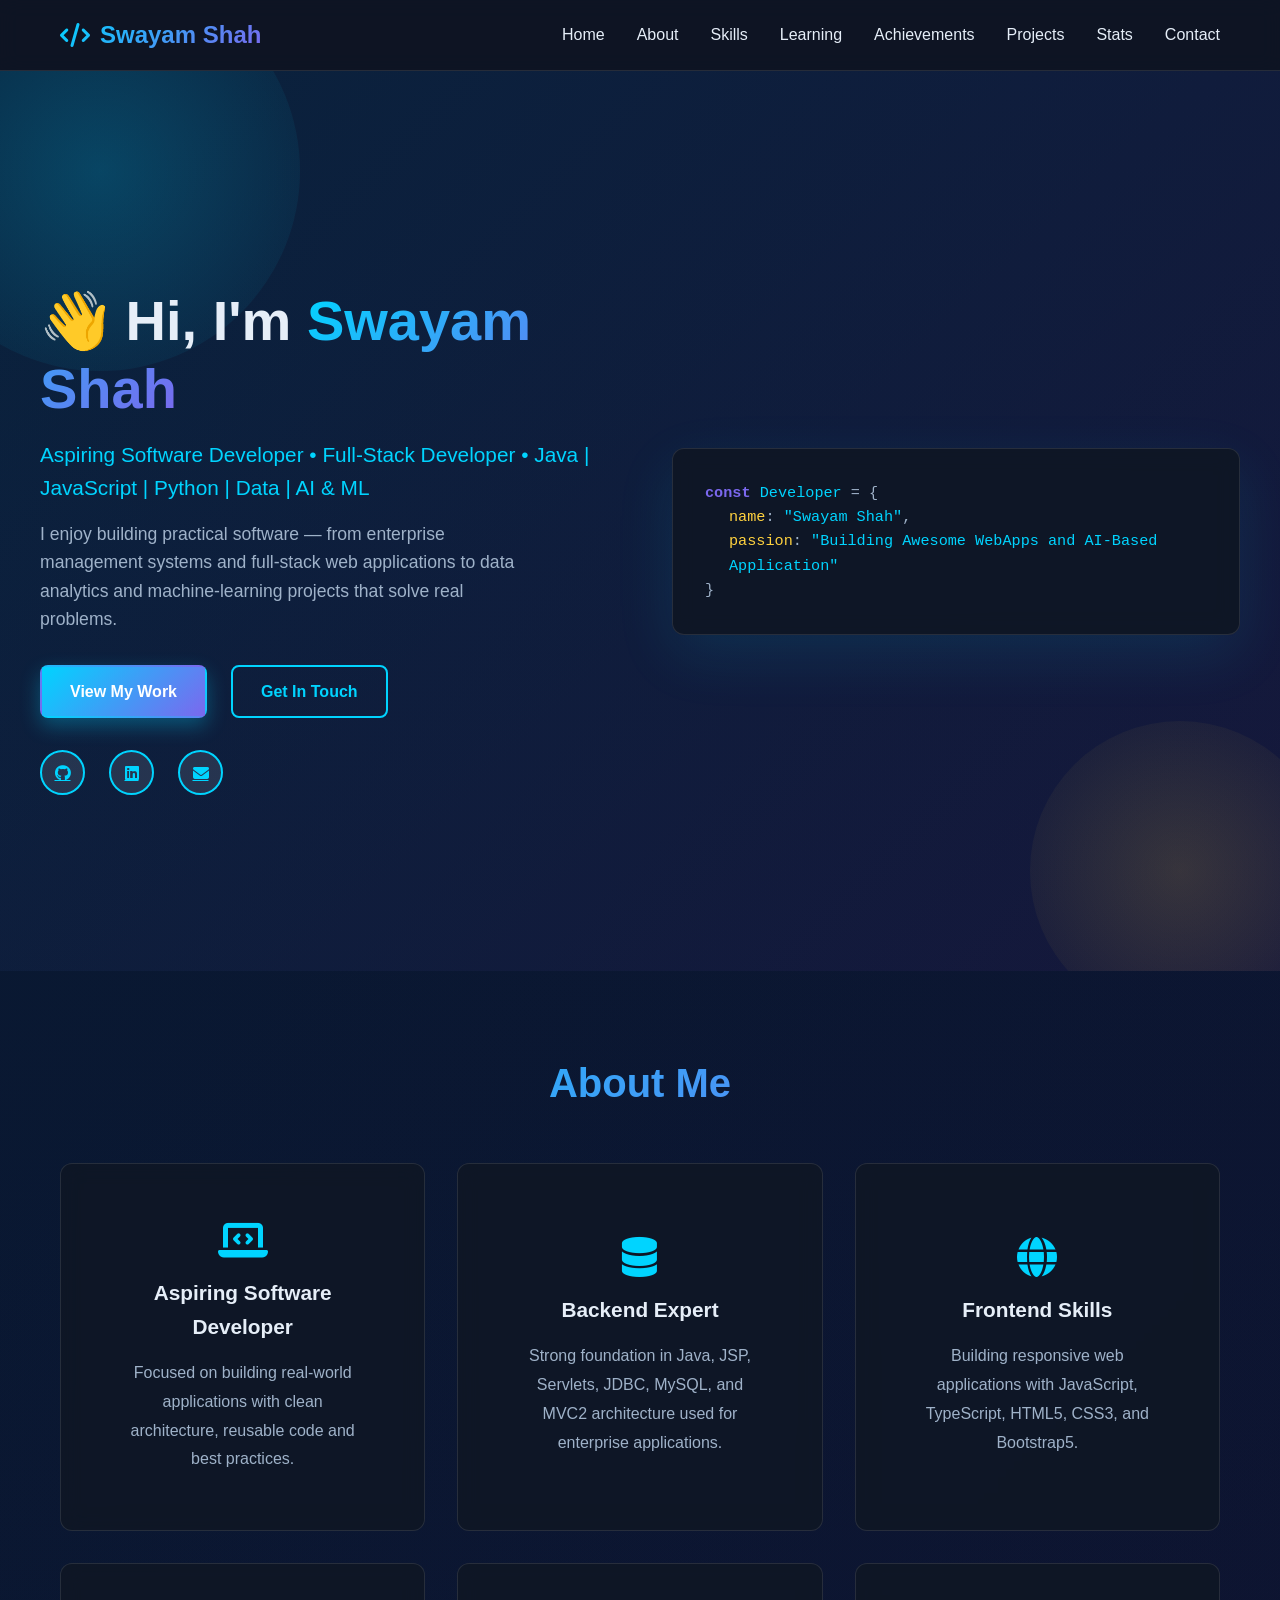
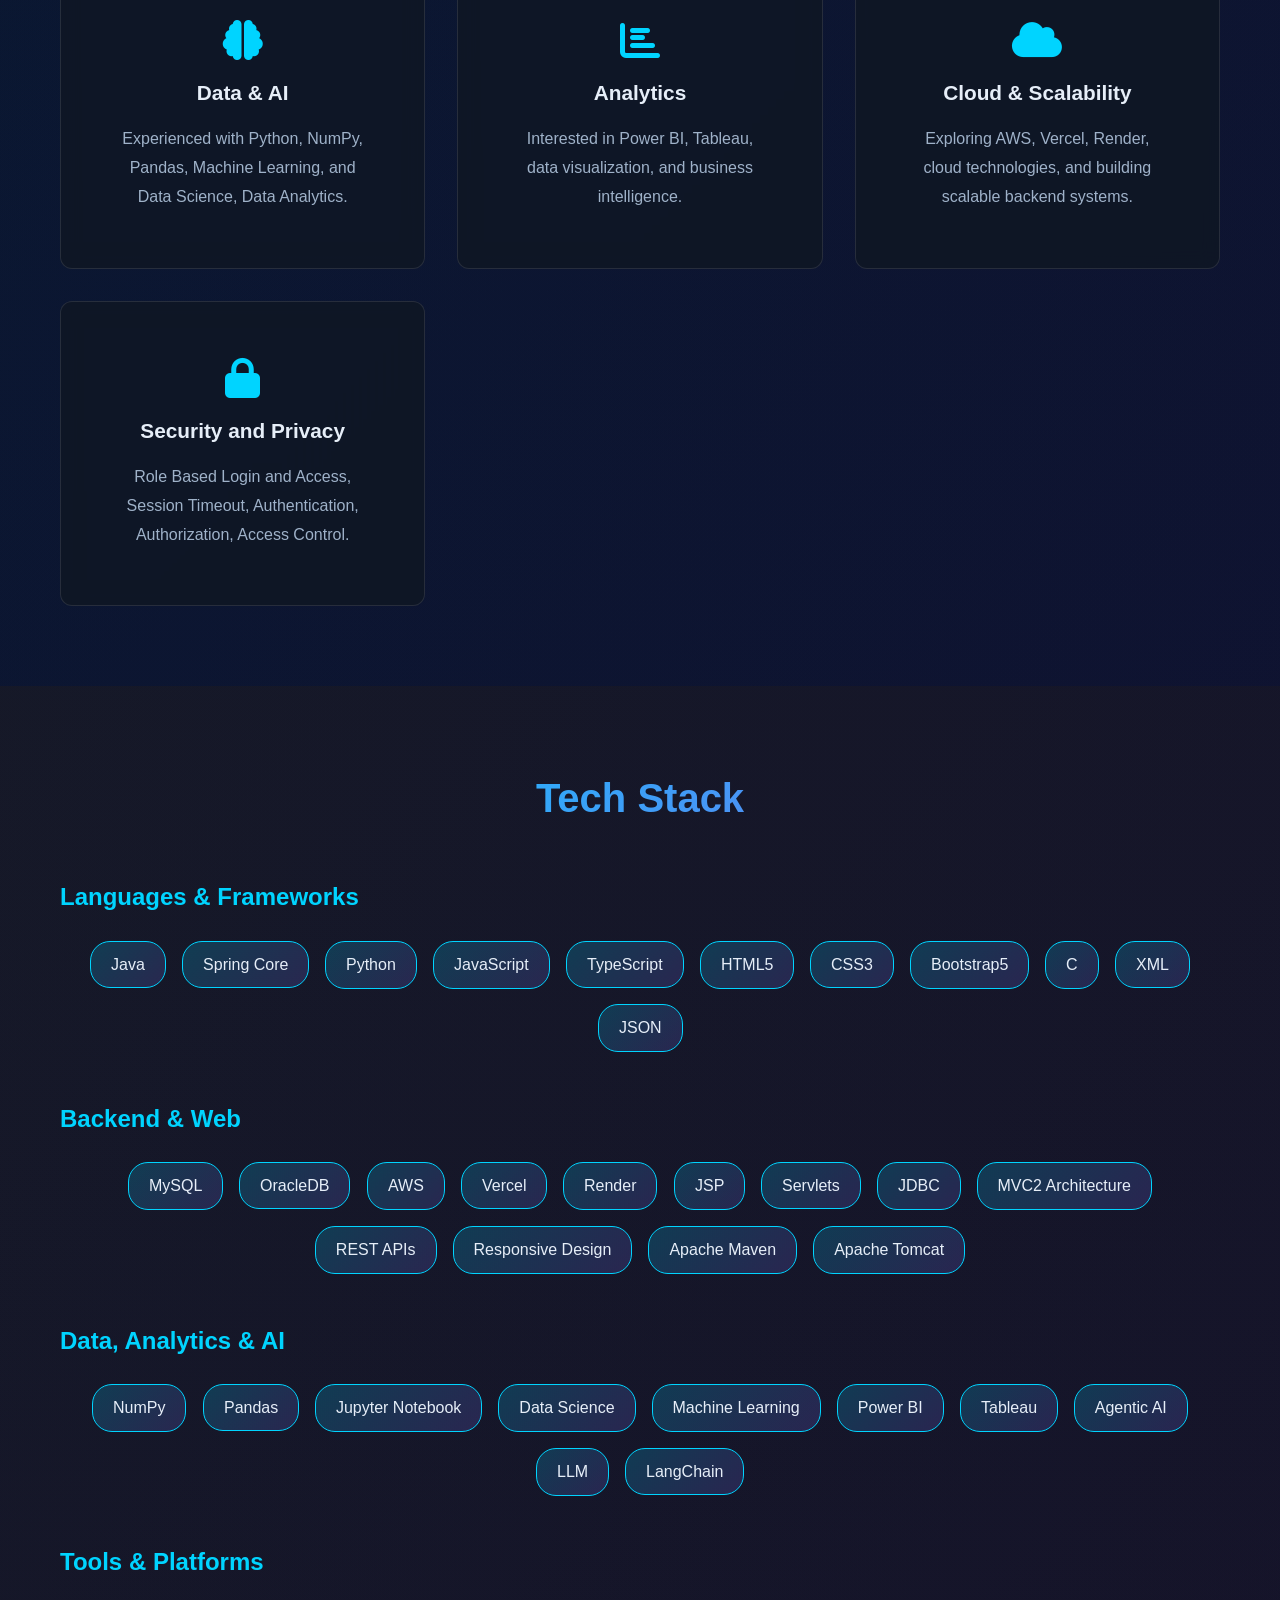
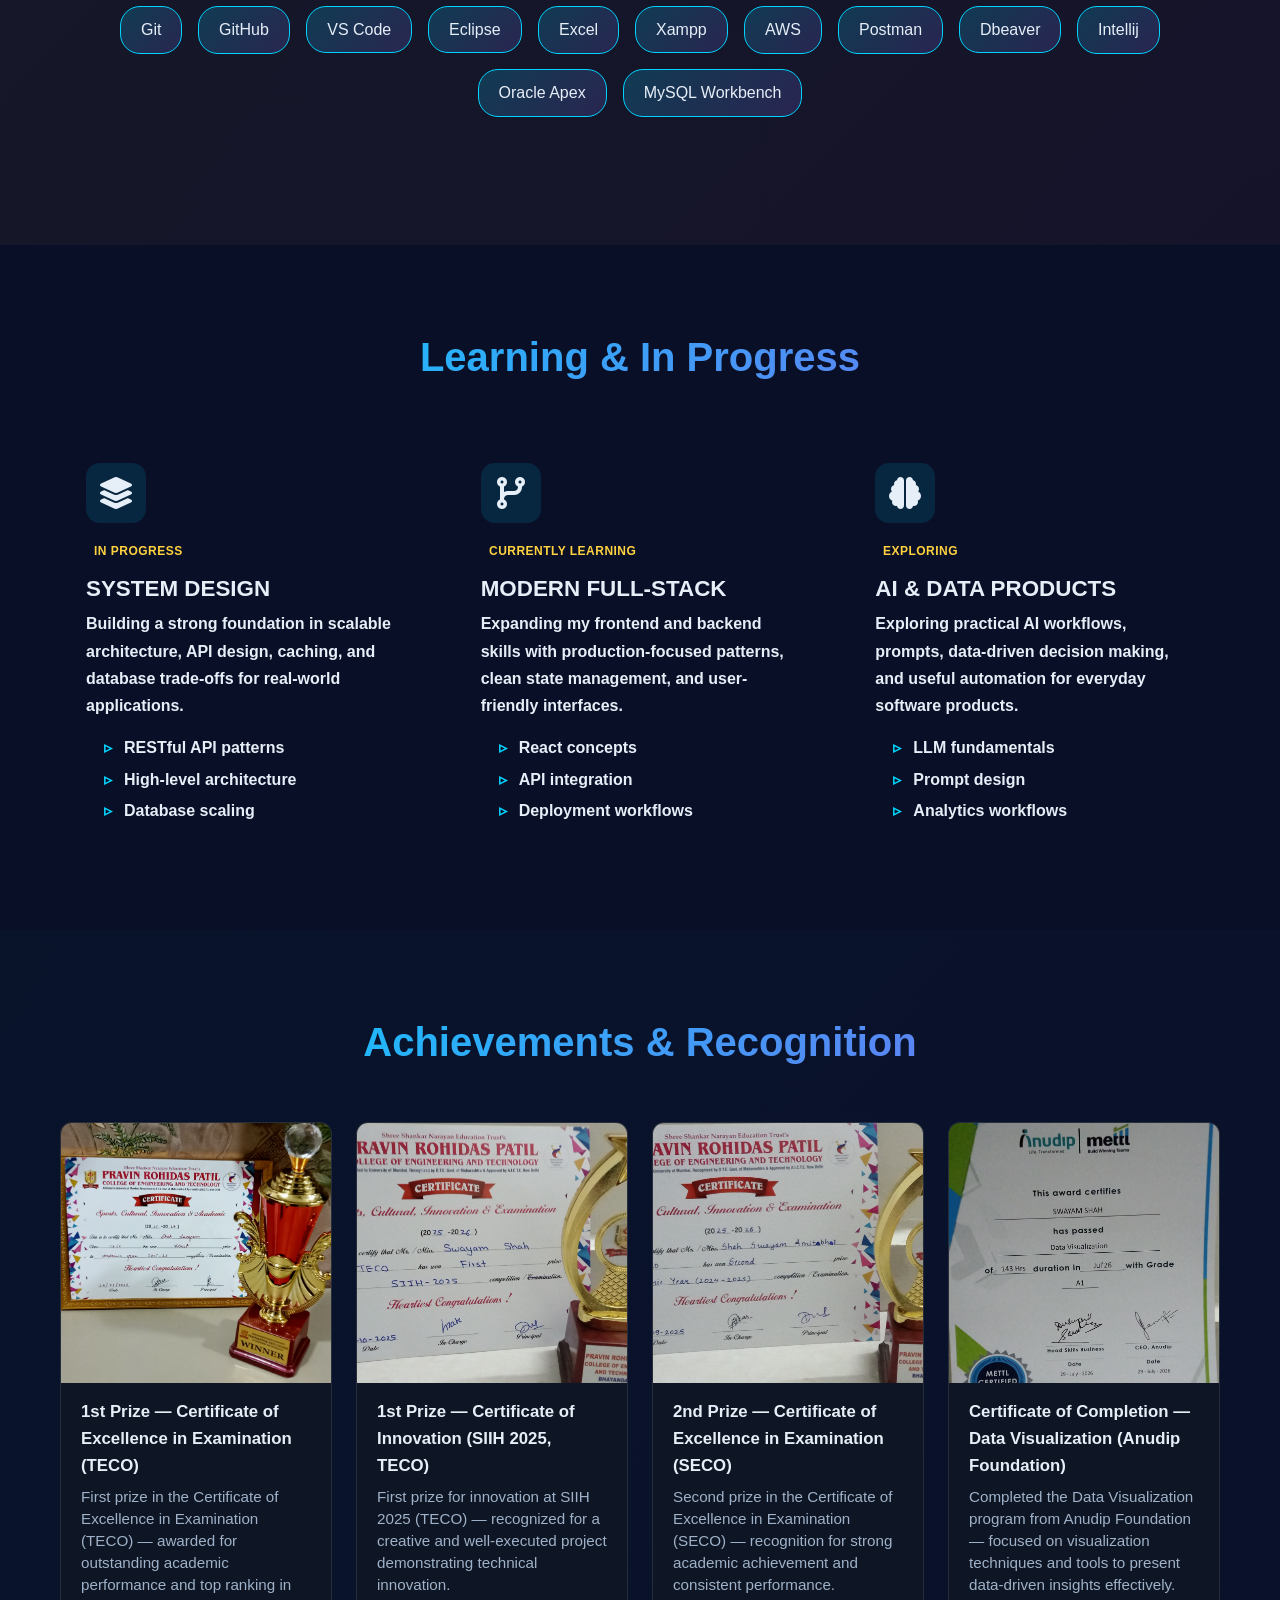
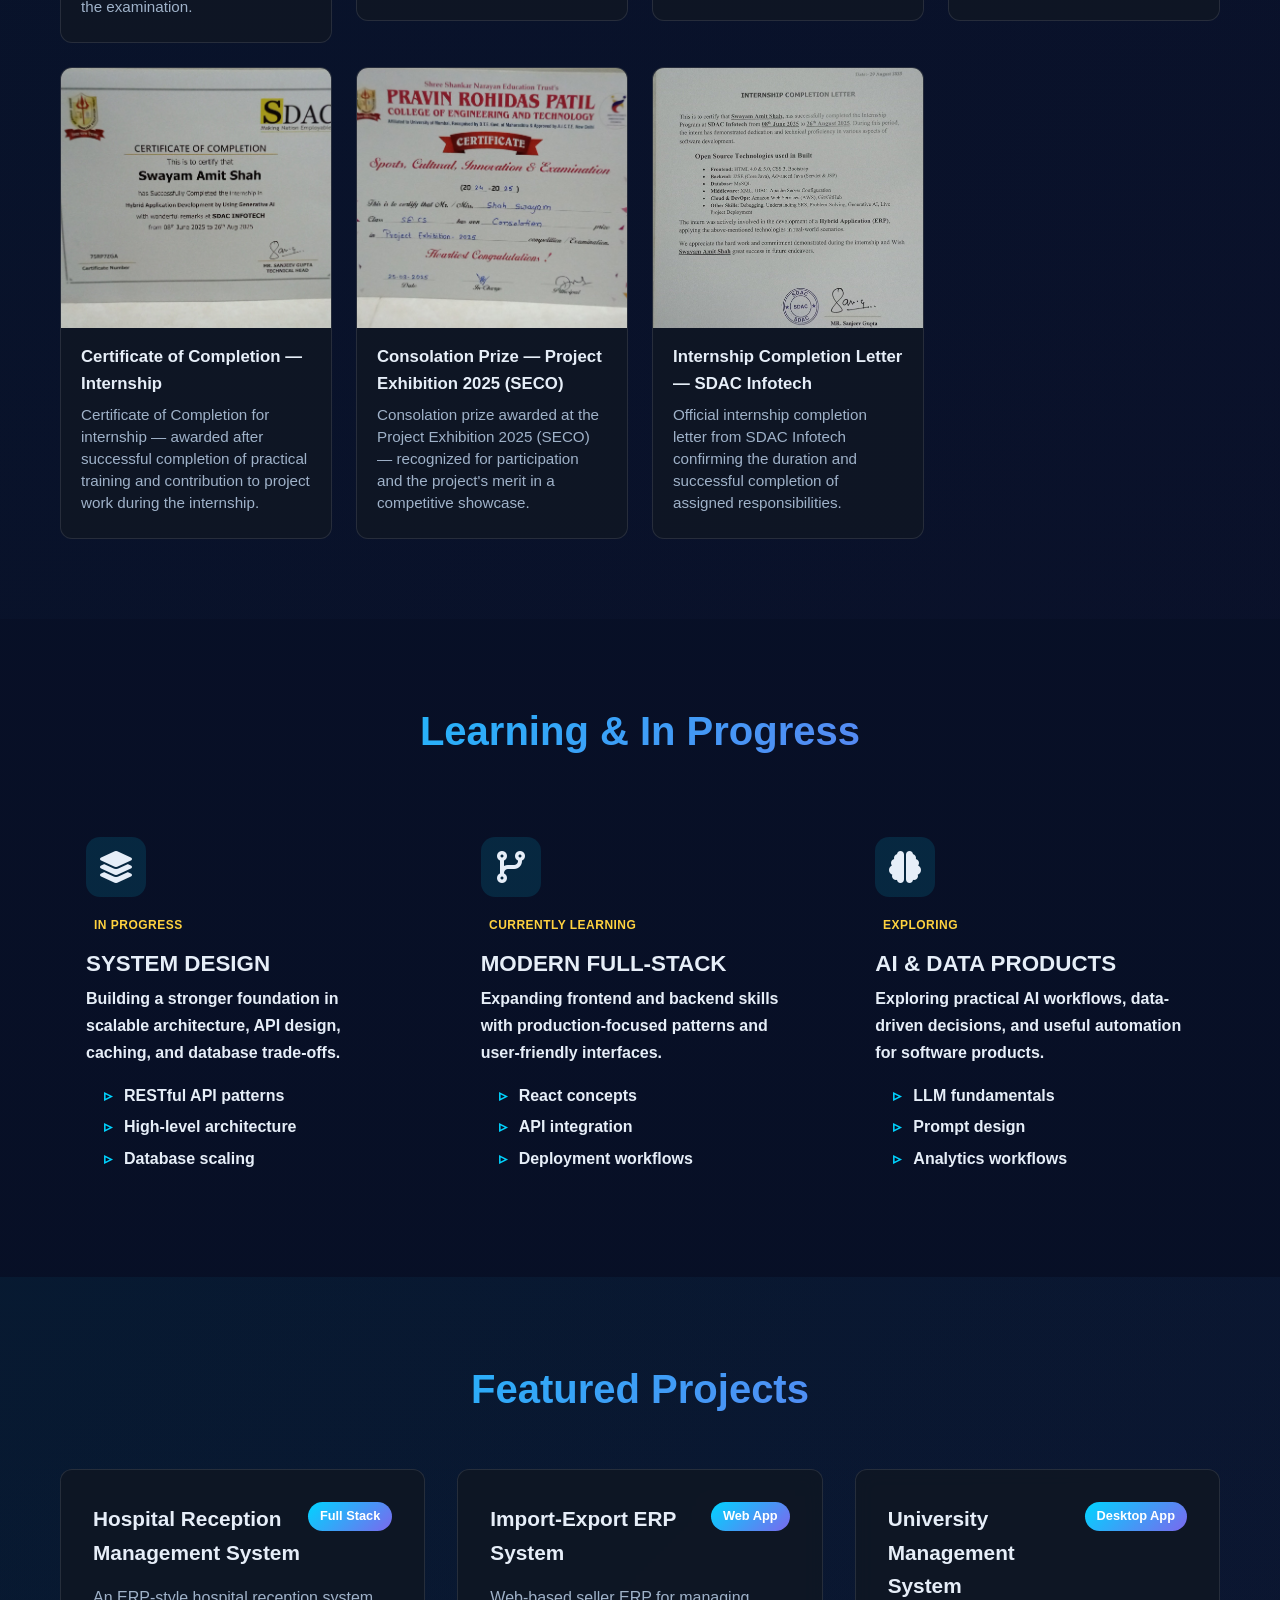
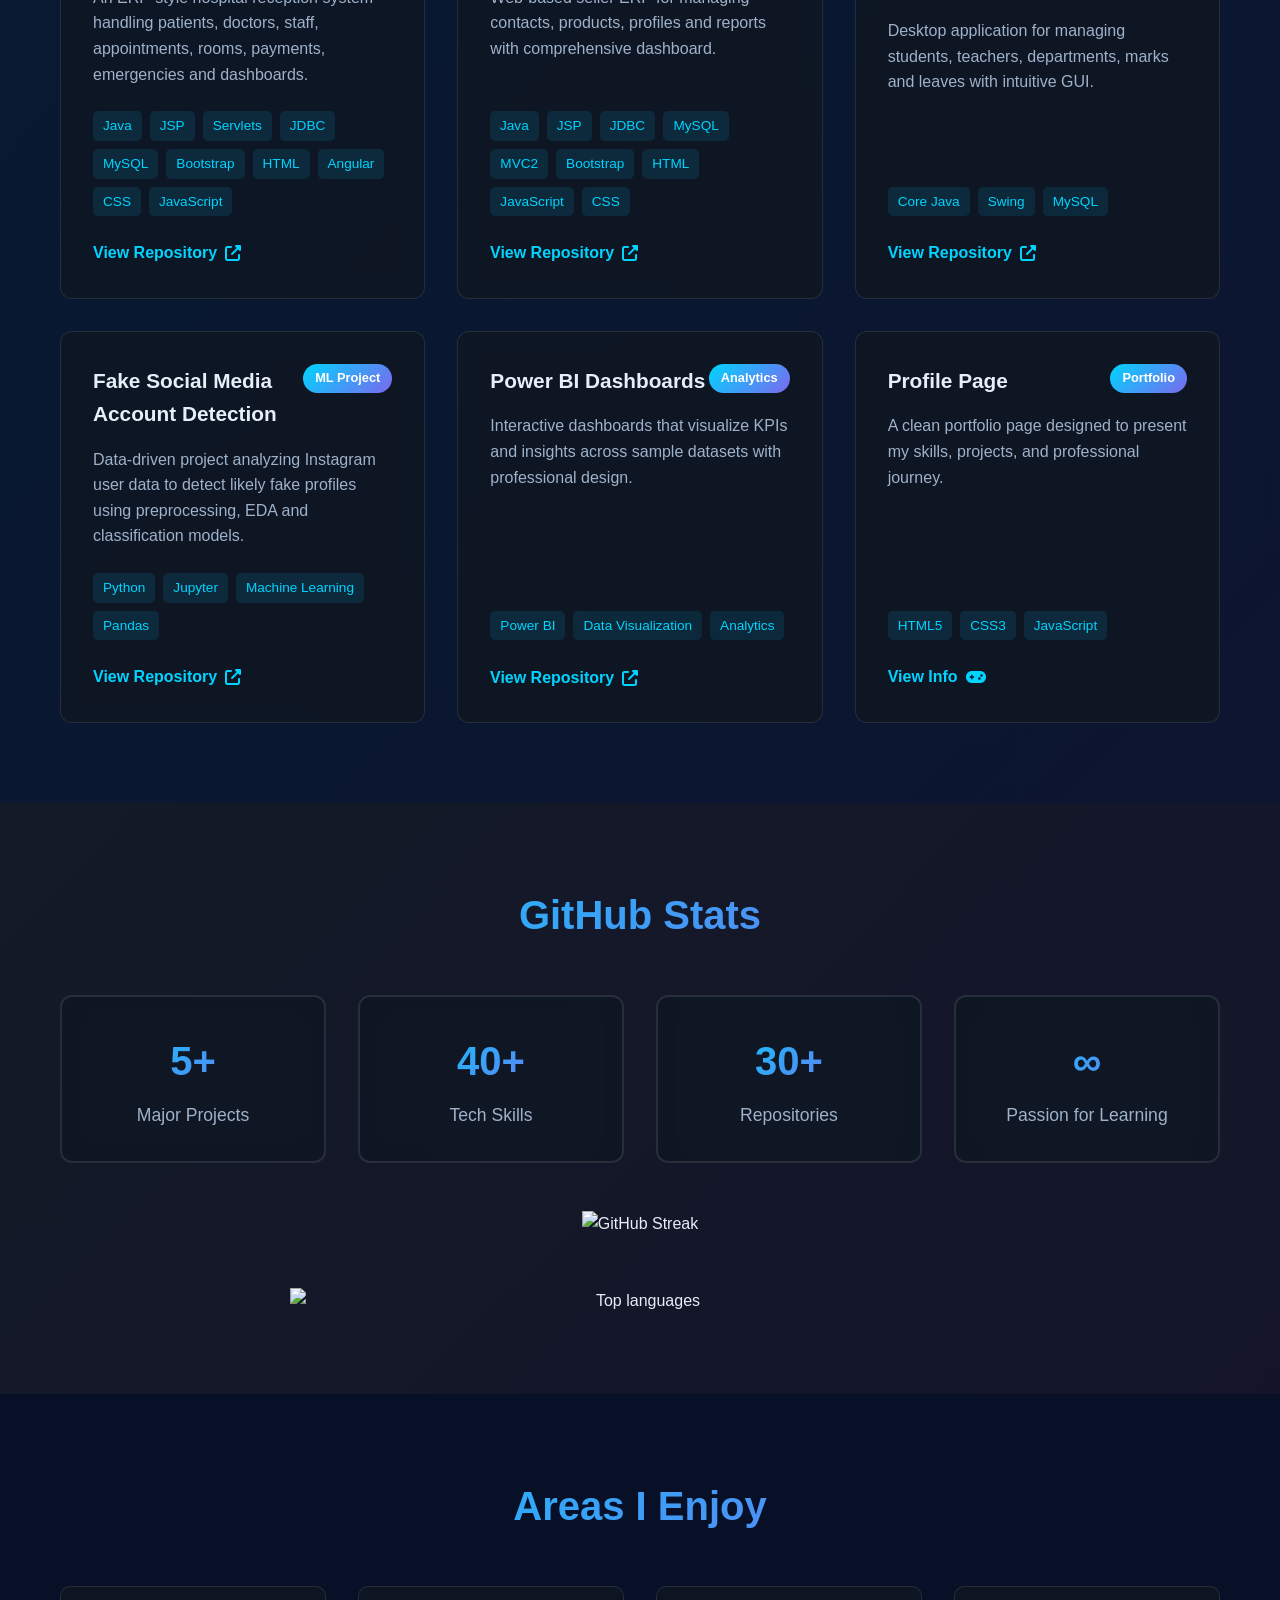
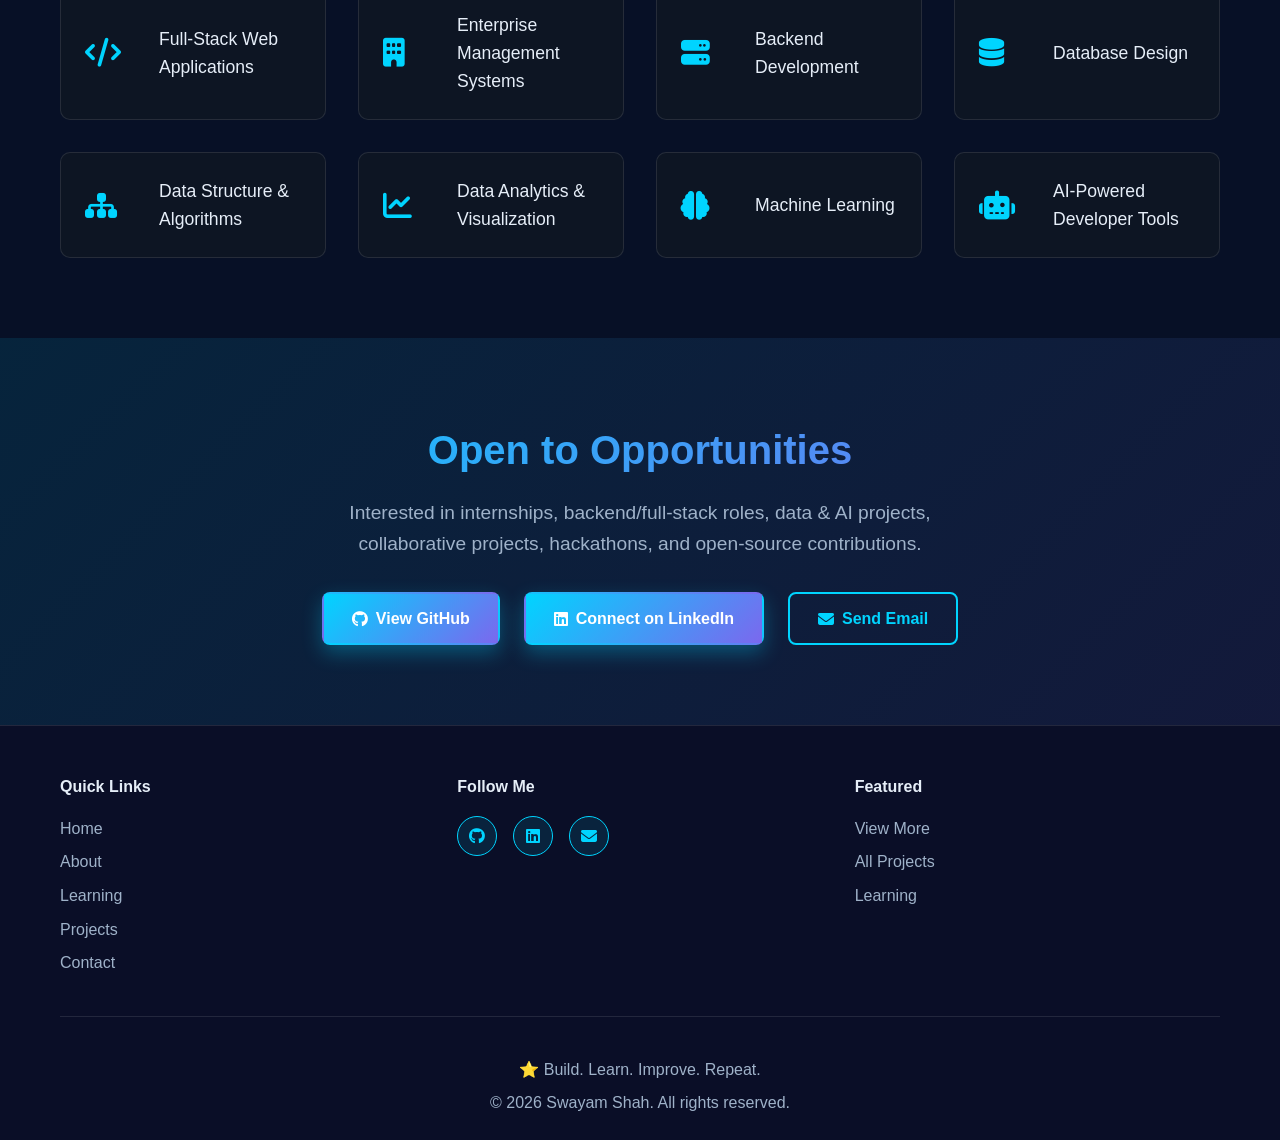
==== index.html @ 1fcf1ca4 "Update index.html" ====
<!DOCTYPE html>
<html lang="en">
<head>
    <meta charset="UTF-8">
    <meta name="viewport" content="width=device-width, initial-scale=1.0">
    <title>Swayam Shah - Aspiring Software Developer </title>
    <link rel="stylesheet" href="profile.css">
    <link rel="stylesheet" href="https://cdnjs.cloudflare.com/ajax/libs/font-awesome/6.4.0/css/all.min.css">
</head>
<body>
    <!-- Navigation -->
    <nav class="navbar">
        <div class="nav-container">
            <div class="nav-logo">
                <i class="fas fa-code"></i>
                <span>Swayam Shah</span>
            </div>
            <ul class="nav-menu">
                <li><a href="#home" class="nav-link">Home</a></li>
                <li><a href="#about" class="nav-link">About</a></li>
                <li><a href="#skills" class="nav-link">Skills</a></li>
                <li><a href="#learning" class="nav-link">Learning</a></li>
                <li><a href="#achievements" class="nav-link">Achievements</a></li>
                <li><a href="#projects" class="nav-link">Projects</a></li>
                <li><a href="#stats" class="nav-link">Stats</a></li>
                <li><a href="#contact" class="nav-link">Contact</a></li>
            </ul>
            <div class="hamburger">
                <span></span>
                <span></span>
                <span></span>
            </div>
        </div>
    </nav>

    <!-- Hero Section -->
    <section id="home" class="hero">
        <div class="hero-content">
            <div class="hero-text">
                <h1 class="fade-in">
                    <span class="wave">👋</span> Hi, I'm <span class="gradient-text">Swayam Shah</span>
                </h1>
                <p class="subtitle slide-up"> Aspiring Software Developer • Full‑Stack Developer • Java | JavaScript | Python | Data | AI & ML </p>
                <p class="description slide-up">I enjoy building practical software — from enterprise management systems and full‑stack web applications to data analytics and machine‑learning projects that solve real problems.</p>
                <div class="hero-buttons">
                    <a href="#projects" class="btn btn-primary">View My Work</a>
                    <a href="#contact" class="btn btn-secondary">Get In Touch</a>
                </div>
                <div class="social-links">
                    <a href="https://github.com/SwayamShah16" target="_blank" class="social-icon">
                        <i class="fab fa-github"></i>
                    </a>
                    <a href="https://www.linkedin.com/in/swayam-shah-ss160905/" target="_blank" class="social-icon">
                        <i class="fab fa-linkedin"></i>
                    </a>
                    <a href="mailto:shahswayam222@gmail.com" class="social-icon">
                        <i class="fas fa-envelope"></i>
                    </a>
                </div>
            </div>
            <div class="hero-image">
                <div class="floating-card">
                    <div class="code-snippet">
                        <span class="code-line"><span class="keyword">const</span> <span class="variable">Developer</span> = {</span>
                        <span class="code-line indent1"><span class="property">name</span>: <span class="string">"Swayam Shah"</span>,</span>
                        <span class="code-line indent1"><span class="property">passion</span>: <span class="string">"Building Awesome WebApps and AI-Based Application"</span></span>
                        <span class="code-line">}</span>
                    </div>
                </div>
            </div>
        </div>
    </section>

    <!-- About Section -->
    <section id="about" class="about" style="align-items-center">
        <div class="container">
            <h2 class="section-title">About Me</h2>
            <div class="about-grid">
                <div class="about-card fade-in-on-scroll">
                    <div class="about-icon">
                        <i class="fas fa-laptop-code"></i>
                    </div>
                    <h3>Aspiring Software Developer</h3>
                    <p>Focused on building real‑world applications with clean architecture, reusable code and best practices.</p>
                </div>
                <div class="about-card fade-in-on-scroll">
                    <div class="about-icon">
                        <i class="fas fa-database"></i>
                    </div>
                    <h3>Backend Expert</h3>
                    <p>Strong foundation in Java, JSP, Servlets, JDBC, MySQL, and MVC2 architecture used for enterprise applications.</p>
                </div>
                <div class="about-card fade-in-on-scroll">
                    <div class="about-icon">
                        <i class="fas fa-globe"></i>
                    </div>
                    <h3>Frontend Skills</h3>
                    <p>Building responsive web applications with JavaScript, TypeScript, HTML5, CSS3, and Bootstrap5.</p>
                </div>
                <div class="about-card fade-in-on-scroll">
                    <div class="about-icon">
                        <i class="fas fa-brain"></i>
                    </div>
                    <h3>Data & AI</h3>
                    <p>Experienced with Python, NumPy, Pandas, Machine Learning, and Data Science, Data Analytics.</p>
                </div>
                <div class="about-card fade-in-on-scroll">
                    <div class="about-icon">
                        <i class="fas fa-chart-bar"></i>
                    </div>
                    <h3>Analytics</h3>
                    <p>Interested in Power BI, Tableau, data visualization, and business intelligence.</p>
                </div>
                <div class="about-card fade-in-on-scroll">
                    <div class="about-icon">
                        <i class="fas fa-cloud"></i>
                    </div>
                    <h3>Cloud & Scalability</h3>
                    <p>Exploring AWS, Vercel, Render, cloud technologies, and building scalable backend systems.</p>
                </div>
                <div class="about-card fade-in-on-scroll">
                    <div class="about-icon">
                        <i class="fas fa-lock"></i>
                    </div>
                    <h3>Security and Privacy</h3>
                    <p>Role Based Login and Access, Session Timeout, Authentication, Authorization, Access Control.</p>
                </div>
            </div>
        </div>
    </section>

    <!-- Skills Section -->
    <section id="skills" class="skills">
        <div class="container">
            <h2 class="section-title">Tech Stack</h2>

            <div class="skills-category fade-in-on-scroll">
                <h3>Languages & Frameworks</h3>
                <div class="skills-grid">
                    <div class="skill-tag">Java</div>
                    <div class="skill-tag">Spring Core</div>
                    <div class="skill-tag">Python</div>
                    <div class="skill-tag">JavaScript</div>
                    <div class="skill-tag">TypeScript</div>
                    <div class="skill-tag">HTML5</div>
                    <div class="skill-tag">CSS3</div>
                    <div class="skill-tag">Bootstrap5</div>
                    <div class="skill-tag">C</div>
                    <div class="skill-tag">XML</div>
                    <div class="skill-tag">JSON</div>
                </div>
            </div>

            <div class="skills-category fade-in-on-scroll">
                <h3>Backend & Web</h3>
                <div class="skills-grid">
                    <div class="skill-tag">MySQL</div>
                    <div class="skill-tag">OracleDB</div>
                    <div class="skill-tag">AWS</div>
                    <div class="skill-tag">Vercel</div>
                    <div class="skill-tag">Render</div>
                    <div class="skill-tag">JSP</div>
                    <div class="skill-tag">Servlets</div>
                    <div class="skill-tag">JDBC</div>
                    <div class="skill-tag">MVC2 Architecture</div>
                    <div class="skill-tag">REST APIs</div>
                    <div class="skill-tag">Responsive Design</div>
                    <div class="skill-tag">Apache Maven</div>
                    <div class="skill-tag">Apache Tomcat</div>
                </div>
            </div>

            <div class="skills-category fade-in-on-scroll">
                <h3>Data, Analytics & AI</h3>
                <div class="skills-grid">
                    <div class="skill-tag">NumPy</div>
                    <div class="skill-tag">Pandas</div>
                    <div class="skill-tag">Jupyter Notebook</div>
                    <div class="skill-tag">Data Science</div>
                    <div class="skill-tag">Machine Learning</div>
                    <div class="skill-tag">Power BI</div>
                    <div class="skill-tag">Tableau</div>
                    <div class="skill-tag">Agentic AI</div>
                    <div class="skill-tag">LLM</div>
                    <div class="skill-tag">LangChain</div>
                </div>
            </div>

            <div class="skills-category fade-in-on-scroll">
                <h3>Tools & Platforms</h3>
                <div class="skills-grid">
                    <div class="skill-tag">Git</div>
                    <div class="skill-tag">GitHub</div>
                    <div class="skill-tag">VS Code</div>
                    <div class="skill-tag">Eclipse</div>
                    <div class="skill-tag">Excel</div>
                    <div class="skill-tag">Xampp</div>
                    <div class="skill-tag">AWS</div>
                    <div class="skill-tag">Postman</div>
                    <div class="skill-tag">Dbeaver</div>
                    <div class="skill-tag">Intellij</div>
                    <div class="skill-tag">Oracle Apex</div>
                    <div class="skill-tag">MySQL Workbench</div>
                </div>
            </div>
        </div>
    </section>

    <!-- Learning Section -->
    <section id="learning" class="learning">
        <div class="container">
            <h2 class="section-title">Learning & In Progress</h2>
            <div class="learning-grid">
                <div class="learning-card fade-in-on-scroll">
                    <div class="learning-icon">
                        <i class="fas fa-layer-group"></i>
                    </div>
                    <span class="learning-badge">In Progress</span>
                    <h3>System Design</h3>
                    <p>Building a strong foundation in scalable architecture, API design, caching, and database trade-offs for real-world applications.</p>
                    <ul class="learning-list">
                        <li>RESTful API patterns</li>
                        <li>High-level architecture</li>
                        <li>Database scaling</li>
                    </ul>
                </div>

                <div class="learning-card fade-in-on-scroll">
                    <div class="learning-icon">
                        <i class="fas fa-code-branch"></i>
                    </div>
                    <span class="learning-badge">Currently Learning</span>
                    <h3>Modern Full-Stack</h3>
                    <p>Expanding my frontend and backend skills with production-focused patterns, clean state management, and user-friendly interfaces.</p>
                    <ul class="learning-list">
                        <li>React concepts</li>
                        <li>API integration</li>
                        <li>Deployment workflows</li>
                    </ul>
                </div>

                <div class="learning-card fade-in-on-scroll">
                    <div class="learning-icon">
                        <i class="fas fa-brain"></i>
                    </div>
                    <span class="learning-badge">Exploring</span>
                    <h3>AI & Data Products</h3>
                    <p>Exploring practical AI workflows, prompts, data-driven decision making, and useful automation for everyday software products.</p>
                    <ul class="learning-list">
                        <li>LLM fundamentals</li>
                        <li>Prompt design</li>
                        <li>Analytics workflows</li>
                    </ul>
                </div>
            </div>
        </div>
    </section>

    <!-- Achievements Section -->
    <section id="achievements" class="achievement-section">
        <div class="container">
            <h2 class="section-title">Achievements & Recognition</h2>
            <div class="achievement-grid">
                <article class="achievement-card fade-in-on-scroll">
                    <img src="1st Prize Certificate of Excellence in Examination in TECO.jpg" alt="1st Prize Certificate of Excellence in Examination in TECO" loading="lazy">
                    <div class="achievement-body">
                        <h3>1st Prize — Certificate of Excellence in Examination (TECO)</h3>
                        <p>First prize in the Certificate of Excellence in Examination (TECO) — awarded for outstanding academic performance and top ranking in the examination.</p>
                    </div>
                </article>

                <article class="achievement-card fade-in-on-scroll">
                    <img src="1st Prize Certificate of Innovation for SIIH-2025 in TECO.jpg" alt="1st Prize Certificate of Innovation for SIIH-2025 in TECO" loading="lazy">
                    <div class="achievement-body">
                        <h3>1st Prize — Certificate of Innovation (SIIH 2025, TECO)</h3>
                        <p>First prize for innovation at SIIH 2025 (TECO) — recognized for a creative and well-executed project demonstrating technical innovation.</p>
                    </div>
                </article>

                <article class="achievement-card fade-in-on-scroll">
                    <img src="2nd Prize Certificate of Excellence in Examination in SECO.jpg" alt="2nd Prize Certificate of Excellence in Examination in SECO" loading="lazy">
                    <div class="achievement-body">
                        <h3>2nd Prize — Certificate of Excellence in Examination (SECO)</h3>
                        <p>Second prize in the Certificate of Excellence in Examination (SECO) — recognition for strong academic achievement and consistent performance.</p>
                    </div>
                </article>

                <article class="achievement-card fade-in-on-scroll">
                    <img src="Certificate of Completion od Data Visualization fromm Anudip Foundation.jpg" alt="Certificate of Completion Data Visualization from Anudip Foundation" loading="lazy">
                    <div class="achievement-body">
                        <h3>Certificate of Completion — Data Visualization (Anudip Foundation)</h3>
                        <p>Completed the Data Visualization program from Anudip Foundation — focused on visualization techniques and tools to present data-driven insights effectively.</p>
                    </div>
                </article>

                <article class="achievement-card fade-in-on-scroll">
                    <img src="Certificate of Completion of the Internship.jpg" alt="Certificate of Completion of the Internship" loading="lazy">
                    <div class="achievement-body">
                        <h3>Certificate of Completion — Internship</h3>
                        <p>Certificate of Completion for internship — awarded after successful completion of practical training and contribution to project work during the internship.</p>
                    </div>
                </article>

                <article class="achievement-card fade-in-on-scroll">
                    <img src="Consolation Prize for the Project Exhibition-2025 in SECO.jpg" alt="Consolation Prize for the Project Exhibition-2025 in SECO" loading="lazy">
                    <div class="achievement-body">
                        <h3>Consolation Prize — Project Exhibition 2025 (SECO)</h3>
                        <p>Consolation prize awarded at the Project Exhibition 2025 (SECO) — recognized for participation and the project's merit in a competitive showcase.</p>
                    </div>
                </article>

                <article class="achievement-card fade-in-on-scroll">
                    <img src="Internship Completion Letter  from SDAC Infotech.jpg" alt="Internship Completion Letter from SDAC Infotech" loading="lazy">
                    <div class="achievement-body">
                        <h3>Internship Completion Letter — SDAC Infotech</h3>
                        <p>Official internship completion letter from SDAC Infotech confirming the duration and successful completion of assigned responsibilities.</p>
                    </div>
                </article>

            </div>
        </div>
    </section>

    <!-- Projects Section -->
    <section id="projects" class="projects">
        <div class="container">
            <h2 class="section-title">Featured Projects</h2>
            <div class="projects-grid">
                <div class="project-card fade-in-on-scroll">
                    <div class="project-header">
                        <h3>Hospital Reception Management System</h3>
                        <span class="project-type">Full Stack</span>
                    </div>
                    <p class="project-desc">An ERP‑style hospital reception system handling patients, doctors, staff, appointments, rooms, payments, emergencies and dashboards.</p>
                    <div class="project-tech">
                        <span>Java</span>
                        <span>JSP</span>
                        <span>Servlets</span>
                        <span>JDBC</span>
                        <span>MySQL</span>
                        <span>Bootstrap</span>
                        <span>HTML</span>
                        <span>Angular</span>
                        <span>CSS</span>
                        <span>JavaScript</span>
                    </div>
                    <a href="https://github.com/SwayamShah16/Hospital-Reception-Management-System" target="_blank" class="project-link">
                        View Repository <i class="fas fa-external-link-alt"></i>
                    </a>
                </div>

                <div class="project-card fade-in-on-scroll">
                    <div class="project-header">
                        <h3>Import‑Export ERP System</h3>
                        <span class="project-type">Web App</span>
                    </div>
                    <p class="project-desc">Web‑based seller ERP for managing contacts, products, profiles and reports with comprehensive dashboard.</p>
                    <div class="project-tech">
                        <span>Java</span>
                        <span>JSP</span>
                        <span>JDBC</span>
                        <span>MySQL</span>
                        <span>MVC2</span>
                        <span>Bootstrap</span>
                        <span>HTML</span>
                        <span>JavaScript</span>
                        <span>CSS</span>
                    </div>
                    <a href="https://github.com/SwayamShah16/Import-Export-ERP-System" target="_blank" class="project-link">
                        View Repository <i class="fas fa-external-link-alt"></i>
                    </a>
                </div>

                <div class="project-card fade-in-on-scroll">
                    <div class="project-header">
                        <h3>University Management System</h3>
                        <span class="project-type">Desktop App</span>
                    </div>
                    <p class="project-desc">Desktop application for managing students, teachers, departments, marks and leaves with intuitive GUI.</p>
                    <div class="project-tech">
                        <span>Core Java</span>
                        <span>Swing</span>
                        <span>MySQL</span>
                    </div>
                    <a href="https://github.com/SwayamShah16/University-Management-System" target="_blank" class="project-link">
                        View Repository <i class="fas fa-external-link-alt"></i>
                    </a>
                </div>

                <div class="project-card fade-in-on-scroll">
                    <div class="project-header">
                        <h3>Fake Social Media Account Detection</h3>
                        <span class="project-type">ML Project</span>
                    </div>
                    <p class="project-desc">Data‑driven project analyzing Instagram user data to detect likely fake profiles using preprocessing, EDA and classification models.</p>
                    <div class="project-tech">
                        <span>Python</span>
                        <span>Jupyter</span>
                        <span>Machine Learning</span>
                        <span>Pandas</span>
                    </div>
                    <a href="https://github.com/SwayamShah16/Fake-Social-Media-Account-Detection" target="_blank" class="project-link">
                        View Repository <i class="fas fa-external-link-alt"></i>
                    </a>
                </div>

                <div class="project-card fade-in-on-scroll">
                    <div class="project-header">
                        <h3>Power BI Dashboards</h3>
                        <span class="project-type">Analytics</span>
                    </div>
                    <p class="project-desc">Interactive dashboards that visualize KPIs and insights across sample datasets with professional design.</p>
                    <div class="project-tech">
                        <span>Power BI</span>
                        <span>Data Visualization</span>
                        <span>Analytics</span>
                    </div>
                    <a href="https://github.com/SwayamShah16/Power-BI-Dashboards-" target="_blank" class="project-link">
                        View Repository <i class="fas fa-external-link-alt"></i>
                    </a>
                </div>

                <div class="project-card fade-in-on-scroll">
                    <div class="project-header">
                        <h3>Profile Page</h3>
                        <span class="project-type">Portfolio</span>
                    </div>
                    <p class="project-desc">A clean portfolio page designed to present my skills, projects, and professional journey.</p>
                    <div class="project-tech">
                        <span>HTML5</span>
                        <span>CSS3</span>
                        <span>JavaScript</span>
                    </div>
                    <a href="https://swayamshah16.github.io/index.html" target="_blank" class="project-link">
                        View Info<i class="fas fa-gamepad"></i>
                    </a>
                </div>
            </div>
        </div>
    </section>

    <!-- Stats Section -->
    <section id="stats" class="stats">
        <div class="container">
            <h2 class="section-title">GitHub Stats</h2>
            <div class="stats-grid">
                <div class="stat-card fade-in-on-scroll">
                    <div class="stat-value">5+</div>
                    <p>Major Projects</p>
                </div>
                <div class="stat-card fade-in-on-scroll">
                    <div class="stat-value">40+</div>
                    <p>Tech Skills</p>
                </div>
                <div class="stat-card fade-in-on-scroll">
                    <div class="stat-value">30+</div>
                    <p>Repositories</p>
                </div>
                <div class="stat-card fade-in-on-scroll">
                    <div class="stat-value">∞</div>
                    <p>Passion for Learning</p>
                </div>
            </div>
            <div class="stats-badges fade-in-on-scroll">
                <img src="https://streak-stats.demolab.com?user=SwayamShah16&hide_border=true" alt="GitHub Streak">
            </div>
            <br><br>
            <div class="stats-badges fade-in-on-scroll">
                <img src="https://github-readme-stats.shion.dev/api/top-langs/?username=SwayamShah16&theme=dark&hide_border=false&include_all_commits=true&count_private=true&layout=compact" width="700" alt="Top languages">
            </div>
        </div>
    </section>

    <!-- Interests Section -->
    <section id="interests" class="interests">
        <div class="container">
            <h2 class="section-title">Areas I Enjoy</h2>
            <div class="interests-list fade-in-on-scroll">
                <div class="interest-item">
                    <i class="fas fa-code"></i>
                    <span>Full‑Stack Web Applications</span>
                </div>
                <div class="interest-item">
                    <i class="fas fa-building"></i>
                    <span>Enterprise Management Systems</span>
                </div>
                <div class="interest-item">
                    <i class="fas fa-server"></i>
                    <span>Backend Development</span>
                </div>
                <div class="interest-item">
                    <i class="fas fa-database"></i>
                    <span>Database Design</span>
                </div>
                <div class="interest-item">
                    <i class="fas fa-sitemap"></i>
                    <span>Data Structure & Algorithms</span>
                </div>
                <div class="interest-item">
                    <i class="fas fa-chart-line"></i>
                    <span>Data Analytics & Visualization</span>
                </div>
                <div class="interest-item">
                    <i class="fas fa-brain"></i>
                    <span>Machine Learning</span>
                </div>
                <div class="interest-item">
                    <i class="fas fa-robot"></i>
                    <span>AI‑Powered Developer Tools</span>
                </div>
            </div>
        </div>
    </section>

    <!-- Call to Action Section -->
    <section id="contact" class="cta">
        <div class="container">
            <div class="cta-content fade-in-on-scroll">
                <h2>Open to Opportunities</h2>
                <p>Interested in internships, backend/full‑stack roles, data & AI projects, collaborative projects, hackathons, and open‑source contributions.</p>
                <div class="cta-buttons">
                    <a href="https://github.com/SwayamShah16" class="btn btn-primary" target="_blank">
                        <i class="fab fa-github"></i> View GitHub
                    </a>
                    <a href="https://www.linkedin.com/in/swayam-shah-ss160905/" class="btn btn-primary" target="_blank">
                        <i class="fab fa-linkedin"></i> Connect on LinkedIn
                    </a>
                    <a href="mailto:shahswayam222@gmail.com" class="btn btn-secondary">
                        <i class="fas fa-envelope"></i> Send Email
                    </a>
                </div>
            </div>
        </div>
    </section>

    <!-- Footer -->
    <footer class="footer">
        <div class="container">
            <div class="footer-content">
                <div class="footer-section">
                    <h4>Quick Links</h4>
                    <ul>
                        <li><a href="#home">Home</a></li>
                        <li><a href="#about">About</a></li>
                        <li><a href="#learning">Learning</a></li>
                        <li><a href="#projects">Projects</a></li>
                        <li><a href="#contact">Contact</a></li>
                    </ul>
                </div>
                <div class="footer-section">
                    <h4>Follow Me</h4>
                    <div class="footer-social">
                        <a href="https://github.com/SwayamShah16" target="_blank"><i class="fab fa-github"></i></a>
                        <a href="https://www.linkedin.com/in/swayam-shah-ss160905/" target="_blank"><i class="fab fa-linkedin"></i></a>
                        <a href="mailto:shahswayam222@gmail.com"><i class="fas fa-envelope"></i></a>
                    </div>
                </div>
                <div class="footer-section">
                    <h4>Featured</h4>
                    <ul>
                        <li><a href="https://swayamshah16.github.io/index.html">View More</a></li>
                        <li><a href="#projects">All Projects</a></li>
                    </ul>
                </div>
            </div>
            <div class="footer-bottom">
                <p>⭐ Build. Learn. Improve. Repeat.</p>
                <p>&copy; 2026 Swayam Shah. All rights reserved.</p>
            </div>
        </div>
    </footer>

    <script src="profile.js"></script>
</body>
</html>
---- profile.css ----
/* Root Variables */
:root {
    --primary-color: #00d4ff;
    --secondary-color: #ffd23f;
    --accent-color: #ff6b6b;
    --dark-bg: #0a0e27;
    --dark-card: #0f1724;
    --text-primary: #e6eef8;
    --text-secondary: #9fb2c9;
    --border-color: rgba(255, 255, 255, 0.1);
    --gradient: linear-gradient(135deg, #00d4ff, #7b68ee);
    --gradient-alt: linear-gradient(135deg, #ffd23f, #ff6b6b);
}

/* Reset & Base Styles */
* {
    margin: 0;
    padding: 0;
    box-sizing: border-box;
}

html {
    scroll-behavior: smooth;
}

body {
    font-family: 'Inter', 'Segoe UI', 'Roboto', sans-serif;
    background: linear-gradient(180deg, var(--dark-bg), #071026 80%);
    color: var(--text-primary);
    line-height: 1.6;
    overflow-x: hidden;
}

.container {
    max-width: 1200px;
    margin: 0 auto;
    padding: 0 20px;
}

/* Navigation */
.navbar {
    background: rgba(15, 23, 36, 0.8);
    backdrop-filter: blur(10px);
    border-bottom: 1px solid var(--border-color);
    position: sticky;
    top: 0;
    z-index: 1000;
    animation: slideDown 0.5s ease-out;
}

@keyframes slideDown {
    from {
        transform: translateY(-100%);
        opacity: 0;
    }
    to {
        transform: translateY(0);
        opacity: 1;
    }
}

.nav-container {
    max-width: 1200px;
    margin: 0 auto;
    padding: 1rem 20px;
    display: flex;
    justify-content: space-between;
    align-items: center;
}

.nav-logo {
    display: flex;
    align-items: center;
    gap: 10px;
    font-size: 1.5rem;
    font-weight: bold;
    background: var(--gradient);
    -webkit-background-clip: text;
    -webkit-text-fill-color: transparent;
    background-clip: text;
}

.nav-logo i {
    color: var(--primary-color);
}

.nav-menu {
    display: flex;
    list-style: none;
    gap: 2rem;
}

.nav-link {
    color: var(--text-primary);
    text-decoration: none;
    transition: all 0.3s ease;
    position: relative;
}

.nav-link::after {
    content: '';
    position: absolute;
    bottom: -5px;
    left: 0;
    width: 0;
    height: 2px;
    background: var(--gradient);
    transition: width 0.3s ease;
}

.nav-link:hover::after {
    width: 100%;
}

.hamburger {
    display: none;
    flex-direction: column;
    cursor: pointer;
}

.hamburger span {
    width: 25px;
    height: 3px;
    background: var(--text-primary);
    margin: 5px 0;
    transition: 0.3s;
}

/* Hero Section */
.hero {
    min-height: 100vh;
    display: flex;
    align-items: center;
    justify-content: center;
    padding: 80px 20px 40px;
    background: linear-gradient(135deg, rgba(0, 212, 255, 0.1), rgba(123, 104, 238, 0.1));
    position: relative;
    overflow: hidden;
}

.hero::before {
    content: '';
    position: absolute;
    width: 400px;
    height: 400px;
    background: radial-gradient(circle, rgba(0, 212, 255, 0.2), transparent);
    border-radius: 50%;
    top: -100px;
    left: -100px;
    animation: float 6s ease-in-out infinite;
}

.hero::after {
    content: '';
    position: absolute;
    width: 300px;
    height: 300px;
    background: radial-gradient(circle, rgba(255, 210, 63, 0.15), transparent);
    border-radius: 50%;
    bottom: -50px;
    right: -50px;
    animation: float 8s ease-in-out infinite reverse;
}

@keyframes float {
    0%, 100% { transform: translateY(0px); }
    50% { transform: translateY(30px); }
}

.hero-content {
    display: grid;
    grid-template-columns: 1fr 1fr;
    gap: 4rem;
    align-items: center;
    position: relative;
    z-index: 1;
    max-width: 1200px;
}

.hero-text h1 {
    font-size: 3.5rem;
    margin-bottom: 1rem;
    line-height: 1.2;
}

.wave {
    display: inline-block;
    animation: wave 2s ease-in-out infinite;
    transform-origin: 70% 70%;
}

@keyframes wave {
    0%, 100% { transform: rotate(0deg); }
    50% { transform: rotate(20deg); }
}

.gradient-text {
    background: var(--gradient);
    -webkit-background-clip: text;
    -webkit-text-fill-color: transparent;
    background-clip: text;
    animation: gradientFlow 3s ease infinite;
}

@keyframes gradientFlow {
    0%, 100% { opacity: 1; }
    50% { opacity: 0.8; }
}

.subtitle {
    font-size: 1.3rem;
    color: var(--primary-color);
    margin-bottom: 1rem;
}

.description {
    font-size: 1.1rem;
    color: var(--text-secondary);
    margin-bottom: 2rem;
    max-width: 500px;
}

.hero-buttons {
    display: flex;
    gap: 1.5rem;
    margin-bottom: 2rem;
}

.btn {
    padding: 12px 28px;
    border-radius: 8px;
    text-decoration: none;
    font-weight: 600;
    transition: all 0.3s ease;
    display: inline-flex;
    align-items: center;
    gap: 8px;
    border: 2px solid transparent;
    cursor: pointer;
}

.btn-primary {
    background: var(--gradient);
    color: #fff;
    box-shadow: 0 8px 20px rgba(0, 212, 255, 0.3);
}

.btn-primary:hover {
    transform: translateY(-3px);
    box-shadow: 0 12px 30px rgba(0, 212, 255, 0.5);
}

.btn-secondary {
    background: transparent;
    color: var(--primary-color);
    border: 2px solid var(--primary-color);
}

.btn-secondary:hover {
    background: var(--primary-color);
    color: var(--dark-bg);
    transform: translateY(-3px);
}

.social-links {
    display: flex;
    gap: 1.5rem;
}

.social-icon {
    width: 45px;
    height: 45px;
    border-radius: 50%;
    background: rgba(255, 255, 255, 0.1);
    display: flex;
    align-items: center;
    justify-content: center;
    color: var(--primary-color);
    transition: all 0.3s ease;
    border: 2px solid var(--primary-color);
}

.social-icon:hover {
    background: var(--primary-color);
    color: var(--dark-bg);
    transform: translateY(-5px) scale(1.1);
}

.hero-image {
    display: flex;
    justify-content: center;
    align-items: center;
}

.floating-card {
    background: rgba(15, 23, 36, 0.9);
    border: 1px solid var(--border-color);
    border-radius: 12px;
    padding: 2rem;
    backdrop-filter: blur(10px);
    animation: float 4s ease-in-out infinite;
    box-shadow: 0 20px 60px rgba(0, 212, 255, 0.1);
}

.code-snippet {
    font-family: 'Courier New', monospace;
    font-size: 0.95rem;
    line-height: 1.6;
    display: flex;
    flex-direction: column;
}

.code-line {
    color: var(--text-secondary);
}

.code-line.indent1 {
    margin-left: 1.5rem;
}

.keyword {
    color: #7b68ee;
    font-weight: bold;
}

.variable {
    color: var(--primary-color);
}

.property {
    color: #ffd23f;
}

.string {
    color: #00d4ff;
}

/* Animations */
.fade-in {
    animation: fadeIn 0.8s ease-out;
}

@keyframes fadeIn {
    from {
        opacity: 0;
    }
    to {
        opacity: 1;
    }
}

.slide-up {
    animation: slideUp 0.8s ease-out 0.2s both;
}

@keyframes slideUp {
    from {
        transform: translateY(30px);
        opacity: 0;
    }
    to {
        transform: translateY(0);
        opacity: 1;
    }
}

.fade-in-on-scroll {
    opacity: 0;
    animation: fadeInUp 0.8s ease-out forwards;
}

@keyframes fadeInUp {
    from {
        transform: translateY(30px);
        opacity: 0;
    }
    to {
        transform: translateY(0);
        opacity: 1;
    }
}

/* Section Titles */
.section-title {
    font-size: 2.5rem;
    margin-bottom: 3rem;
    text-align: center;
    background: var(--gradient);
    -webkit-background-clip: text;
    -webkit-text-fill-color: transparent;
    background-clip: text;
}

/* About Section */
.about {
    padding: 80px 20px;
    background: linear-gradient(135deg, rgba(0, 212, 255, 0.05), rgba(123, 104, 238, 0.05));
}

.about-grid {
    display: grid;
    grid-template-columns: repeat(auto-fit, minmax(300px, 1fr));
    gap: 2rem;
}

.about-card {
    background: rgba(15, 23, 36, 0.8);
    border: 1px solid var(--border-color);
    border-radius: 12px;
    padding: 3.5rem;
    text-align: center;
    backdrop-filter: blur(10px);
    transition: all 0.3s ease;
    display: flex;
    flex-direction: column;
    justify-content: center;
}

.about-card:hover {
    transform: translateY(-10px);
    border-color: var(--primary-color);
    box-shadow: 0 20px 50px rgba(0, 212, 255, 0.2);
}

.about-icon {
    font-size: 2.5rem;
    color: var(--primary-color);
    margin-bottom: 1rem;
    display: flex;
    justify-content: center;
    animation: float 3s ease-in-out infinite;
}

.about-card h3 {
    font-size: 1.3rem;
    margin-bottom: 1rem;
    color: var(--text-primary);
}

.about-card p {
    color: var(--text-secondary);
    line-height: 1.8;
}

/* Skills Section */
.skills {
    padding: 80px 20px;
    background: linear-gradient(135deg, rgba(255, 210, 63, 0.05), rgba(255, 107, 107, 0.05));
}

.skills-category {
    margin-bottom: 3rem;
}

.skills-category h3 {
    font-size: 1.5rem;
    margin-bottom: 1.5rem;
    color: var(--primary-color);
}

.skills-grid {
    display: flex;
    flex-wrap: wrap;
    gap: 1rem;
    justify-content: center;
}

.skill-tag {
    background: linear-gradient(135deg, rgba(0, 212, 255, 0.2), rgba(123, 104, 238, 0.2));
    color: var(--text-primary);
    padding: 10px 20px;
    border-radius: 20px;
    border: 1px solid var(--primary-color);
    font-weight: 500;
    transition: all 0.3s ease;
    animation: fadeInUp 0.8s ease-out forwards;
}

.skill-tag:hover {
    background: var(--gradient);
    transform: translateY(-3px) scale(1.05);
    box-shadow: 0 10px 25px rgba(0, 212, 255, 0.3);
}

/* Learning Section */
.learning {
    padding: 80px 20px;
    background: linear-gradient(135deg, rgba(123, 104, 238, 0.06), rgba(0, 212, 255, 0.05));
}

.learning-grid {
    display: grid;
    grid-template-columns: repeat(auto-fit, minmax(260px, 1fr));
    gap: 2rem;
}

.learning-card {
    background: rgba(15, 23, 36, 0.9);
    border: 1px solid var(--border-color);
    border-radius: 16px;
    padding: 2rem;
    transition: all 0.3s ease;
    position: relative;
    overflow: hidden;
}

.learning-card::before {
    content: '';
    position: absolute;
    inset: 0 0 auto 0;
    height: 4px;
    background: var(--gradient);
}

.learning-card:hover {
    transform: translateY(-12px);
    border-color: var(--primary-color);
    box-shadow: 0 20px 60px rgba(0, 212, 255, 0.15);
}

.learning-icon {
    width: 60px;
    height: 60px;
    display: flex;
    align-items: center;
    justify-content: center;
    margin-bottom: 1.25rem;
    border-radius: 14px;
    background: rgba(0, 212, 255, 0.12);
    color: var(--primary-color);
    font-size: 1.6rem;
}

.learning-badge {
    display: inline-block;
    margin-bottom: 1rem;
    padding: 0.35rem 0.75rem;
    border-radius: 999px;
    background: rgba(255, 210, 63, 0.12);
    color: var(--secondary-color);
    border: 1px solid rgba(255, 210, 63, 0.35);
    font-size: 0.75rem;
    font-weight: 700;
    letter-spacing: 0.04em;
    text-transform: uppercase;
}

.learning-card h3 {
    color: var(--text-primary);
    font-size: 1.35rem;
    margin-bottom: 0.85rem;
}

.learning-card p {
    color: var(--text-secondary);
    margin-bottom: 1rem;
    line-height: 1.7;
}

.learning-list {
    list-style: none;
    display: flex;
    flex-direction: column;
    gap: 0.6rem;
    color: var(--text-primary);
}

.learning-list li {
    position: relative;
    padding-left: 1.25rem;
}

.learning-list li::before {
    content: '▹';
    position: absolute;
    left: 0;
    color: var(--primary-color);
}

/* Projects Section */
.projects {
    padding: 80px 20px;
    background: linear-gradient(135deg, rgba(0, 212, 255, 0.05), rgba(123, 104, 238, 0.05));
}

.projects-grid {
    display: grid;
    grid-template-columns: repeat(auto-fit, minmax(350px, 1fr));
    gap: 2rem;
}

.project-card {
    background: rgba(15, 23, 36, 0.9);
    border: 1px solid var(--border-color);
    border-radius: 12px;
    padding: 2rem;
    backdrop-filter: blur(10px);
    transition: all 0.3s ease;
    display: flex;
    flex-direction: column;
}

.project-card:hover {
    transform: translateY(-15px);
    border-color: var(--primary-color);
    box-shadow: 0 30px 60px rgba(0, 212, 255, 0.2);
}

.project-header {
    display: flex;
    justify-content: space-between;
    align-items: flex-start;
    margin-bottom: 1rem;
}

.project-header h3 {
    font-size: 1.3rem;
    color: var(--text-primary);
    flex: 1;
}

.project-type {
    background: var(--gradient);
    color: #fff;
    padding: 4px 12px;
    border-radius: 20px;
    font-size: 0.8rem;
    font-weight: 600;
    white-space: nowrap;
}

.project-desc {
    color: var(--text-secondary);
    margin-bottom: 1.5rem;
    flex-grow: 1;
    line-height: 1.6;
}

.project-tech {
    display: flex;
    flex-wrap: wrap;
    gap: 0.5rem;
    margin-bottom: 1.5rem;
}

.project-tech span {
    background: rgba(0, 212, 255, 0.1);
    color: var(--primary-color);
    padding: 4px 10px;
    border-radius: 5px;
    font-size: 0.85rem;
}

.project-link {
    color: var(--primary-color);
    text-decoration: none;
    font-weight: 600;
    display: inline-flex;
    align-items: center;
    gap: 0.5rem;
    transition: all 0.3s ease;
}

.project-link:hover {
    gap: 1rem;
    transform: translateX(5px);
}

/* Stats Section */
.stats {
    padding: 80px 20px;
    background: linear-gradient(135deg, rgba(255, 210, 63, 0.05), rgba(255, 107, 107, 0.05));
}

.stats-grid {
    display: grid;
    grid-template-columns: repeat(auto-fit, minmax(200px, 1fr));
    gap: 2rem;
    margin-bottom: 3rem;
}

.stat-card {
    background: rgba(15, 23, 36, 0.9);
    border: 2px solid var(--border-color);
    border-radius: 12px;
    padding: 2rem;
    text-align: center;
    backdrop-filter: blur(10px);
    transition: all 0.3s ease;
}

.stat-card:hover {
    border-color: var(--primary-color);
    box-shadow: 0 20px 50px rgba(0, 212, 255, 0.2);
    transform: translateY(-10px);
}

.stat-value {
    font-size: 2.5rem;
    font-weight: bold;
    background: var(--gradient);
    -webkit-background-clip: text;
    -webkit-text-fill-color: transparent;
    background-clip: text;
    margin-bottom: 0.5rem;
}

.stat-card p {
    color: var(--text-secondary);
    font-size: 1.1rem;
}

.stats-badges {
    text-align: center;
    display: flex;
    justify-content: center;
    overflow-x: auto;
}

.stats-badges img {
    max-width: 100%;
    height: auto;
    margin: 0 1rem;
}

/* Interests Section */
.interests {
    padding: 80px 20px;
}

.interests-list {
    display: grid;
    grid-template-columns: repeat(auto-fit, minmax(250px, 1fr));
    gap: 2rem;
}

.interest-item {
    display: flex;
    align-items: center;
    gap: 1.5rem;
    padding: 1.5rem;
    background: rgba(15, 23, 36, 0.8);
    border: 1px solid var(--border-color);
    border-radius: 10px;
    transition: all 0.3s ease;
}

.interest-item:hover {
    border-color: var(--primary-color);
    transform: translateX(10px);
    box-shadow: 0 10px 30px rgba(0, 212, 255, 0.1);
}

.interest-item i {
    font-size: 1.8rem;
    color: var(--primary-color);
    min-width: 50px;
}

.interest-item span {
    font-size: 1.1rem;
    color: var(--text-primary);
}

/* CTA Section */
.cta {
    padding: 80px 20px;
    background: linear-gradient(135deg, rgba(0, 212, 255, 0.1), rgba(123, 104, 238, 0.1));
    text-align: center;
}

.cta-content h2 {
    font-size: 2.5rem;
    margin-bottom: 1rem;
    background: var(--gradient);
    -webkit-background-clip: text;
    -webkit-text-fill-color: transparent;
    background-clip: text;
}

.cta-content p {
    font-size: 1.2rem;
    color: var(--text-secondary);
    margin-bottom: 2rem;
    max-width: 600px;
    margin-left: auto;
    margin-right: auto;
}

.cta-buttons {
    display: flex;
    gap: 1.5rem;
    justify-content: center;
    flex-wrap: wrap;
}

/* Footer */
.footer {
    background: rgba(10, 14, 39, 0.9);
    border-top: 1px solid var(--border-color);
    padding: 3rem 20px 1rem;
    color: var(--text-secondary);
}

.footer-content {
    display: grid;
    grid-template-columns: repeat(auto-fit, minmax(250px, 1fr));
    gap: 2rem;
    margin-bottom: 2rem;
    max-width: 1200px;
    margin-left: auto;
    margin-right: auto;
}

.footer-section h4 {
    color: var(--text-primary);
    margin-bottom: 1rem;
}

.footer-section ul {
    list-style: none;
}

.footer-section ul li {
    margin-bottom: 0.5rem;
}

.footer-section a {
    color: var(--text-secondary);
    text-decoration: none;
    transition: all 0.3s ease;
}

.footer-section a:hover {
    color: var(--primary-color);
    padding-left: 5px;
}

.footer-social {
    display: flex;
    gap: 1rem;
}

.footer-social a {
    width: 40px;
    height: 40px;
    border-radius: 50%;
    background: rgba(0, 212, 255, 0.1);
    display: flex;
    align-items: center;
    justify-content: center;
    color: var(--primary-color);
    border: 1px solid var(--primary-color);
    transition: all 0.3s ease;
}

.footer-social a:hover {
    background: var(--primary-color);
    color: var(--dark-bg);
    transform: translateY(-3px);
}

.footer-bottom {
    text-align: center;
    padding-top: 2rem;
    border-top: 1px solid var(--border-color);
    color: var(--text-secondary);
}

.footer-bottom p {
    margin: 0.5rem 0;
}

/* Responsive Design */
@media (max-width: 768px) {
    .nav-menu {
        display: none;
    }

    .hamburger {
        display: flex;
    }

    .hero-content {
        grid-template-columns: 1fr;
        gap: 2rem;
        padding-top: 2rem;
    }

    .hero-text h1 {
        font-size: 2.2rem;
    }

    .hero-image {
        display: none;
    }

    .section-title {
        font-size: 1.8rem;
    }

    .about-grid {
        grid-template-columns: 1fr;
    }

    .projects-grid {
        grid-template-columns: 1fr;
    }

    .hero-buttons {
        flex-direction: column;
    }

    .btn {
        width: 100%;
        justify-content: center;
    }

    .stats-grid {
        grid-template-columns: 1fr 1fr;
    }

    .interests-list {
        grid-template-columns: 1fr;
    }

    .cta-buttons {
        flex-direction: column;
    }

    .cta-buttons .btn {
        width: 100%;
    }

    .footer-content {
        grid-template-columns: 1fr;
    }
}

@media (max-width: 480px) {
    .hero-text h1 {
        font-size: 1.8rem;
    }

    .subtitle {
        font-size: 1rem;
    }

    .section-title {
        font-size: 1.5rem;
        margin-bottom: 2rem;
    }

    .skills-grid {
        justify-content: flex-start;
    }

    .stats-grid {
        grid-template-columns: 1fr;
    }

    .nav-logo {
        font-size: 1.2rem;
    }

    .hero {
        padding: 60px 15px 30px;
    }

    .about, .skills, .learning, .projects, .stats, .interests, .cta {
        padding: 50px 15px;
    }

    .interests-list {
        gap: 1rem;
    }

    .interest-item {
        padding: 1rem;
    }

    .interest-item i {
        font-size: 1.5rem;
    }
}

/* Scrollbar Styling */
::-webkit-scrollbar {
    width: 10px;
}

::-webkit-scrollbar-track {
    background: var(--dark-bg);
}

::-webkit-scrollbar-thumb {
    background: var(--primary-color);
    border-radius: 10px;
}

/* Achievements gallery */
.achievement-section {
    padding: 80px 20px;
    background: linear-gradient(135deg, rgba(0, 212, 255, 0.02), rgba(123, 104, 238, 0.02));
}

.achievement-grid {
    display: grid;
    grid-template-columns: repeat(auto-fit, minmax(240px, 1fr));
    gap: 1.5rem;
    align-items: start;
}

.achievement-card {
    background: rgba(15, 23, 36, 0.95);
    border: 1px solid var(--border-color);
    border-radius: 12px;
    overflow: hidden;
    display: flex;
    flex-direction: column;
    transition: transform .28s cubic-bezier(.2,.8,.2,1), box-shadow .28s ease, border-color .28s ease;
}

.achievement-card img {
    width: 100%;
    height: 220px;
    object-fit: cover;
    display: block;
}

.achievement-body {
    padding: 1rem 1.25rem 1.5rem;
}

.achievement-body h3 {
    margin: 0 0 0.4rem;
    font-size: 1.05rem;
    color: var(--text-primary, #e6eef8);
}

.achievement-body p {
    margin: 0;
    color: var(--text-secondary, #9fb2c9);
    font-size: 0.95rem;
    line-height: 1.45;
}

.achievement-card:hover {
    transform: translateY(-8px);
    box-shadow: 0 18px 50px rgba(0, 212, 255, 0.12);
    border-color: var(--primary-color);
}

@media (min-width: 1200px) {
    .achievement-card img { height: 260px; }
}

@media (max-width: 600px) {
    .achievement-grid { gap: 1rem; }
    .achievement-card img { height: 160px; }
}
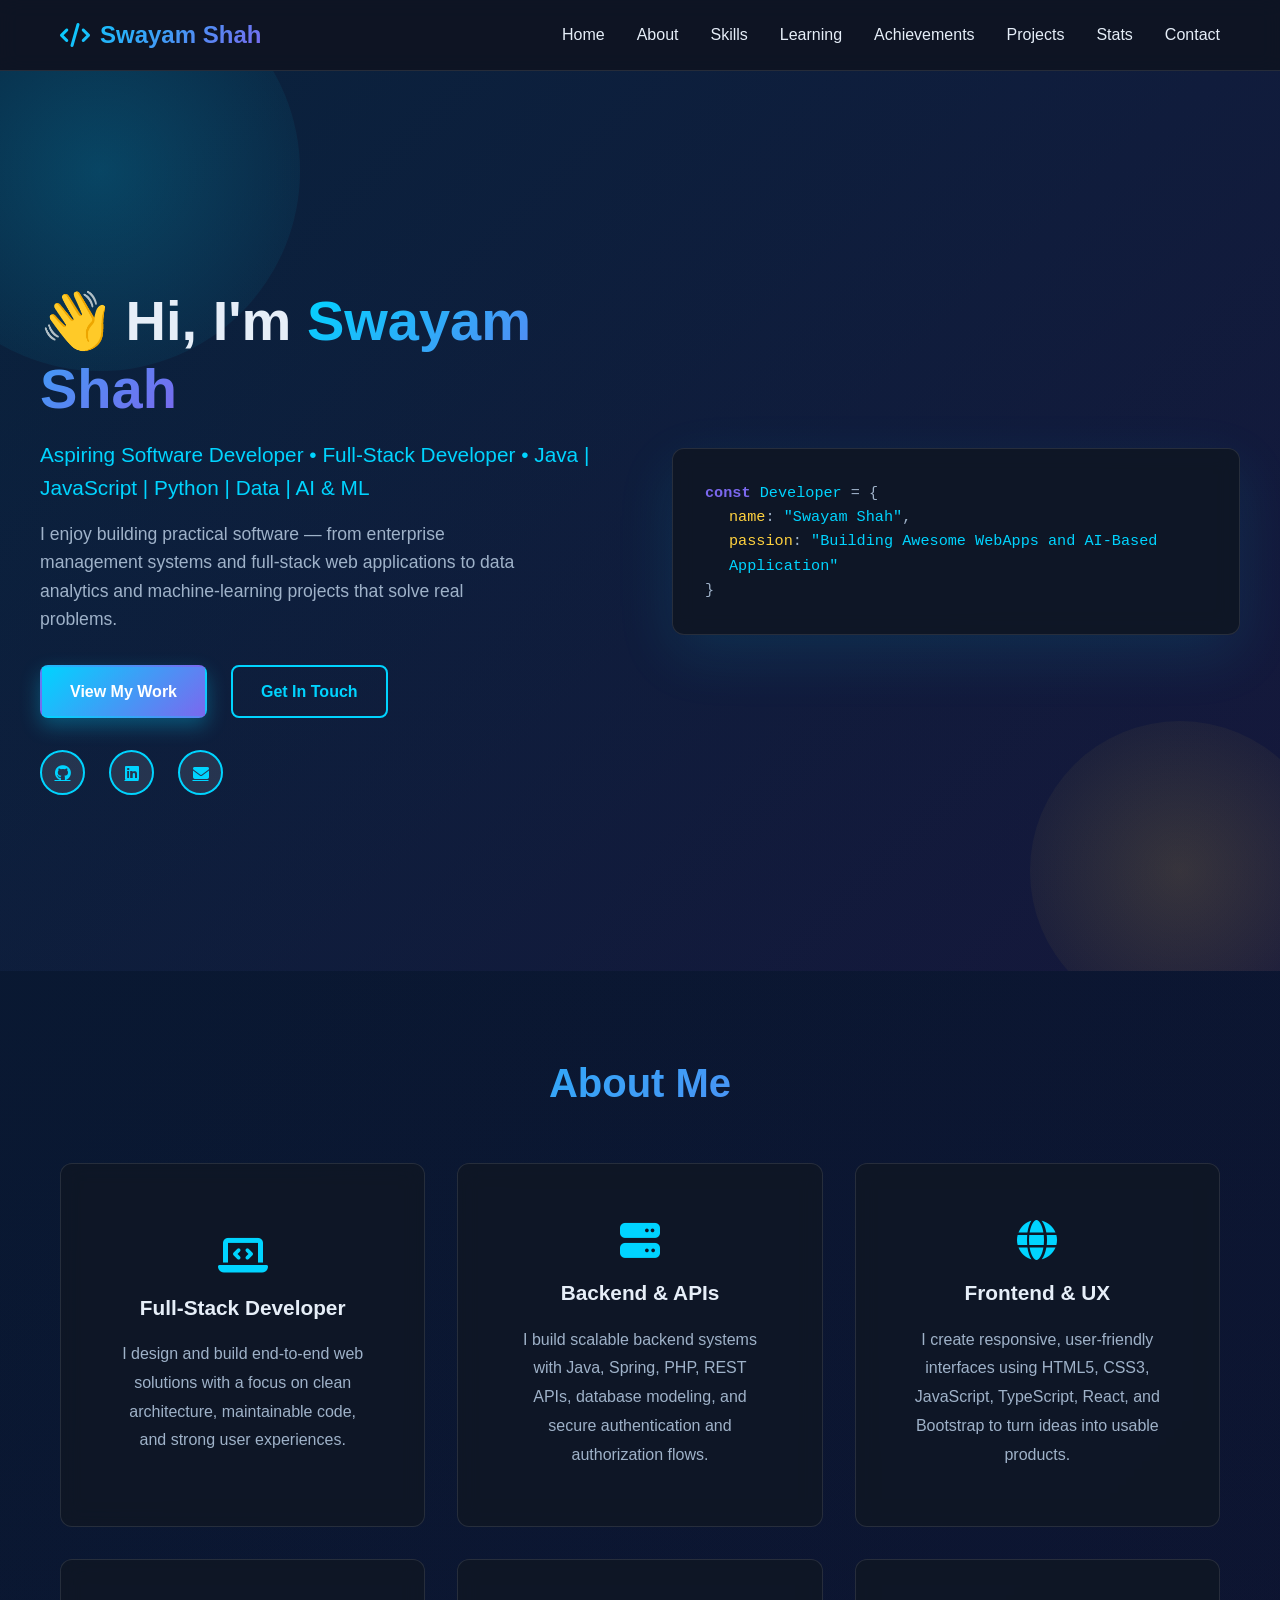
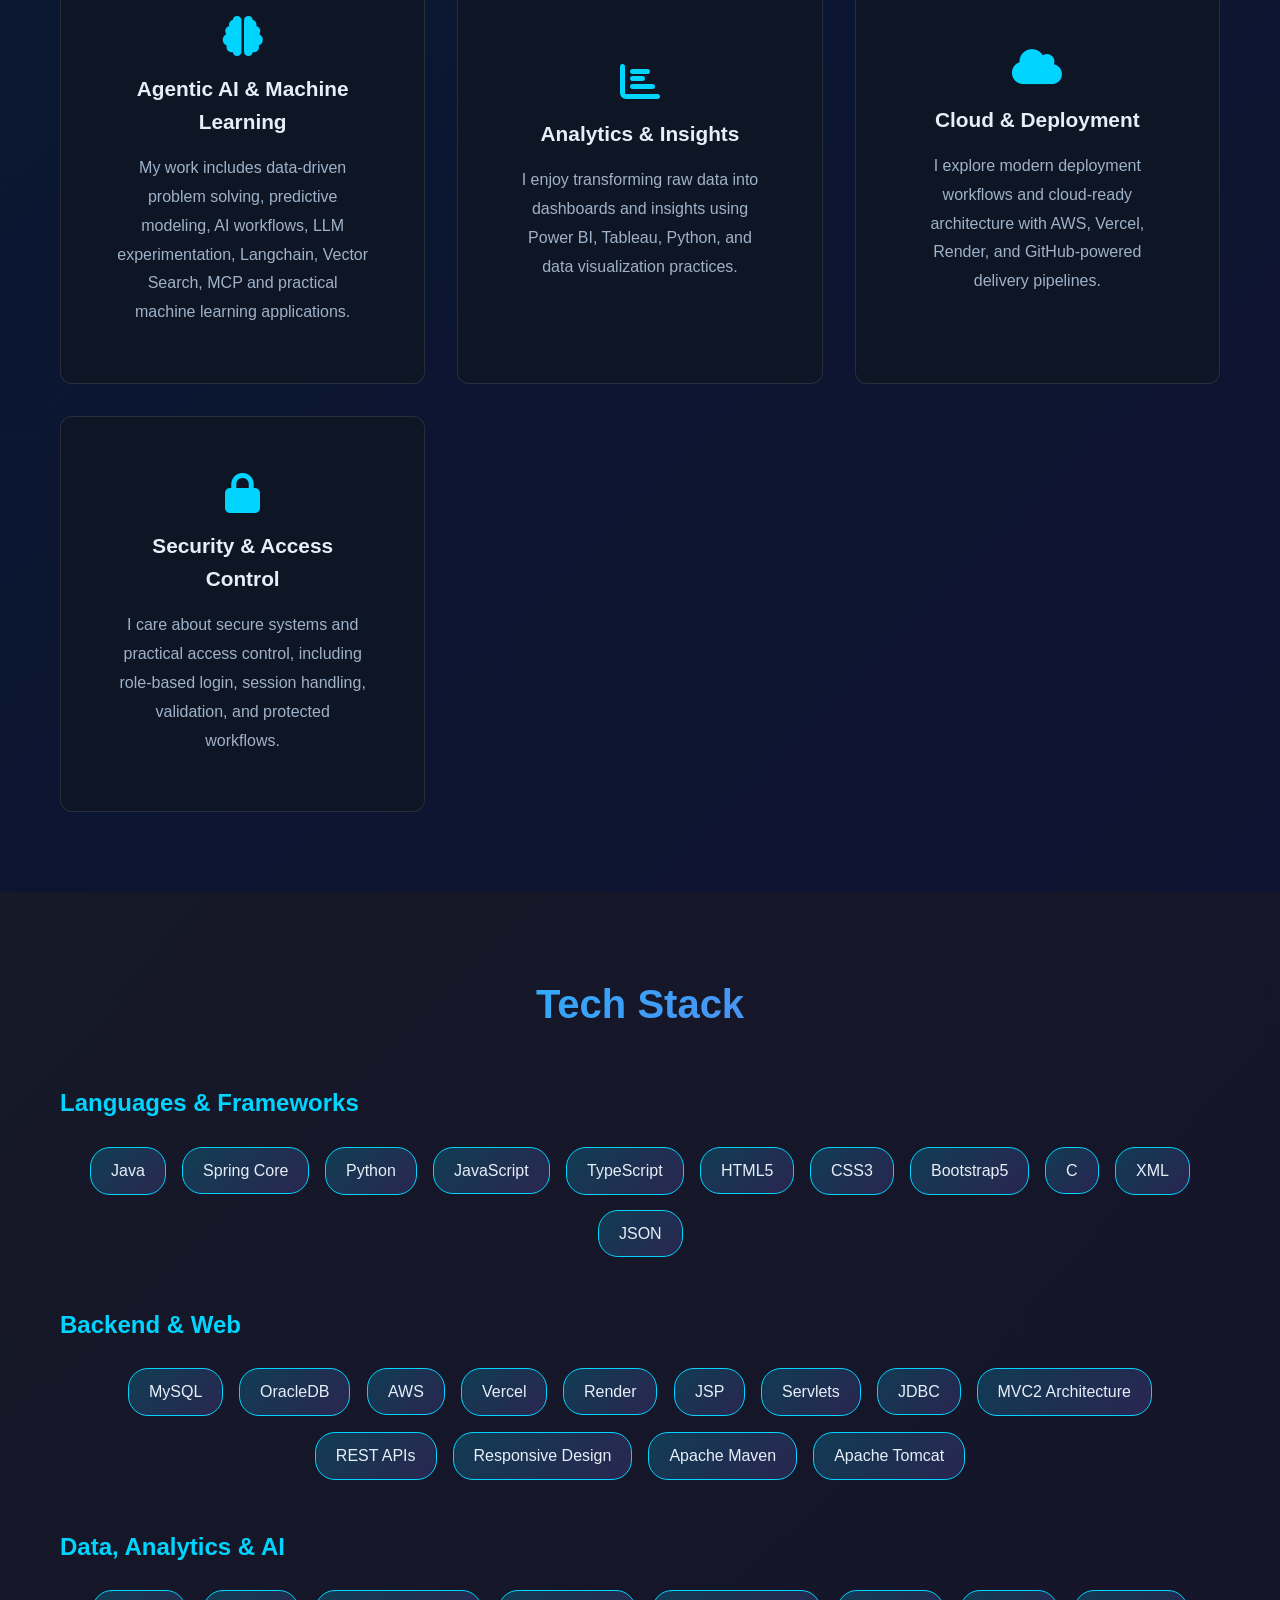
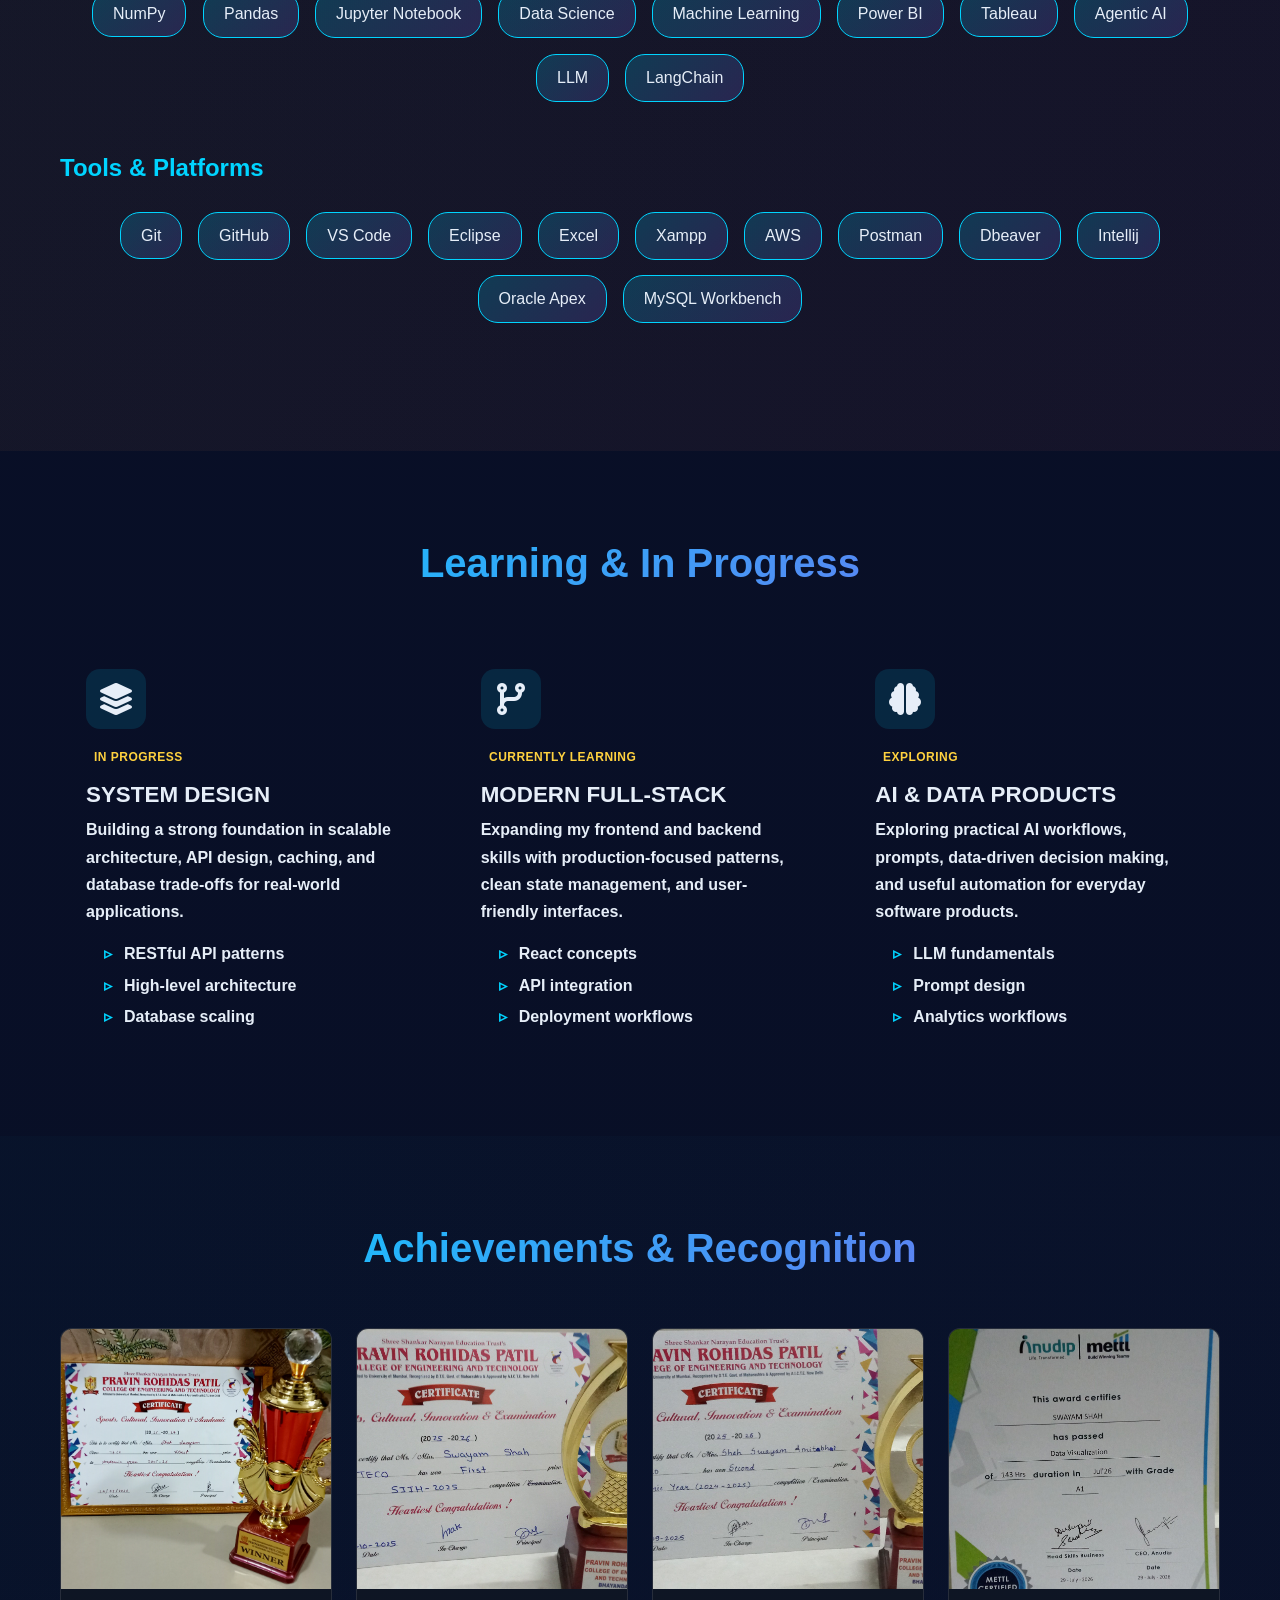
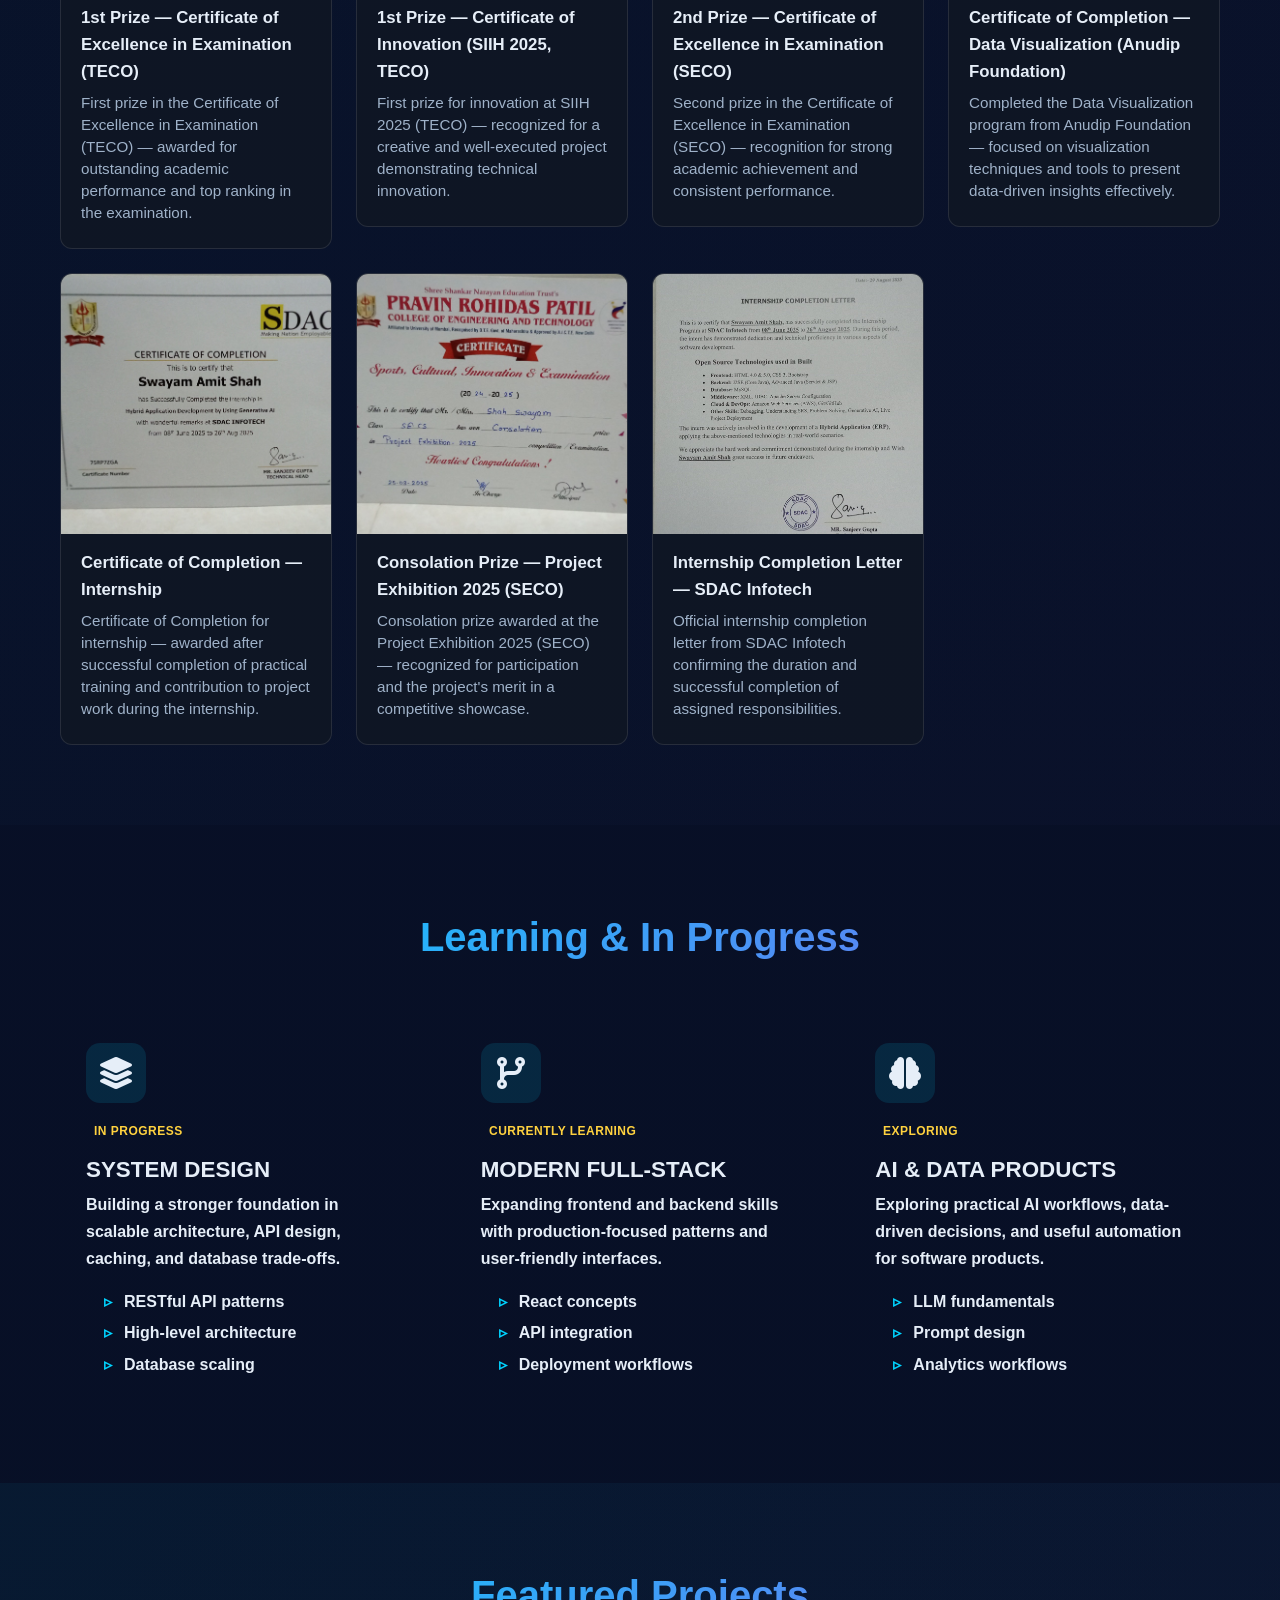
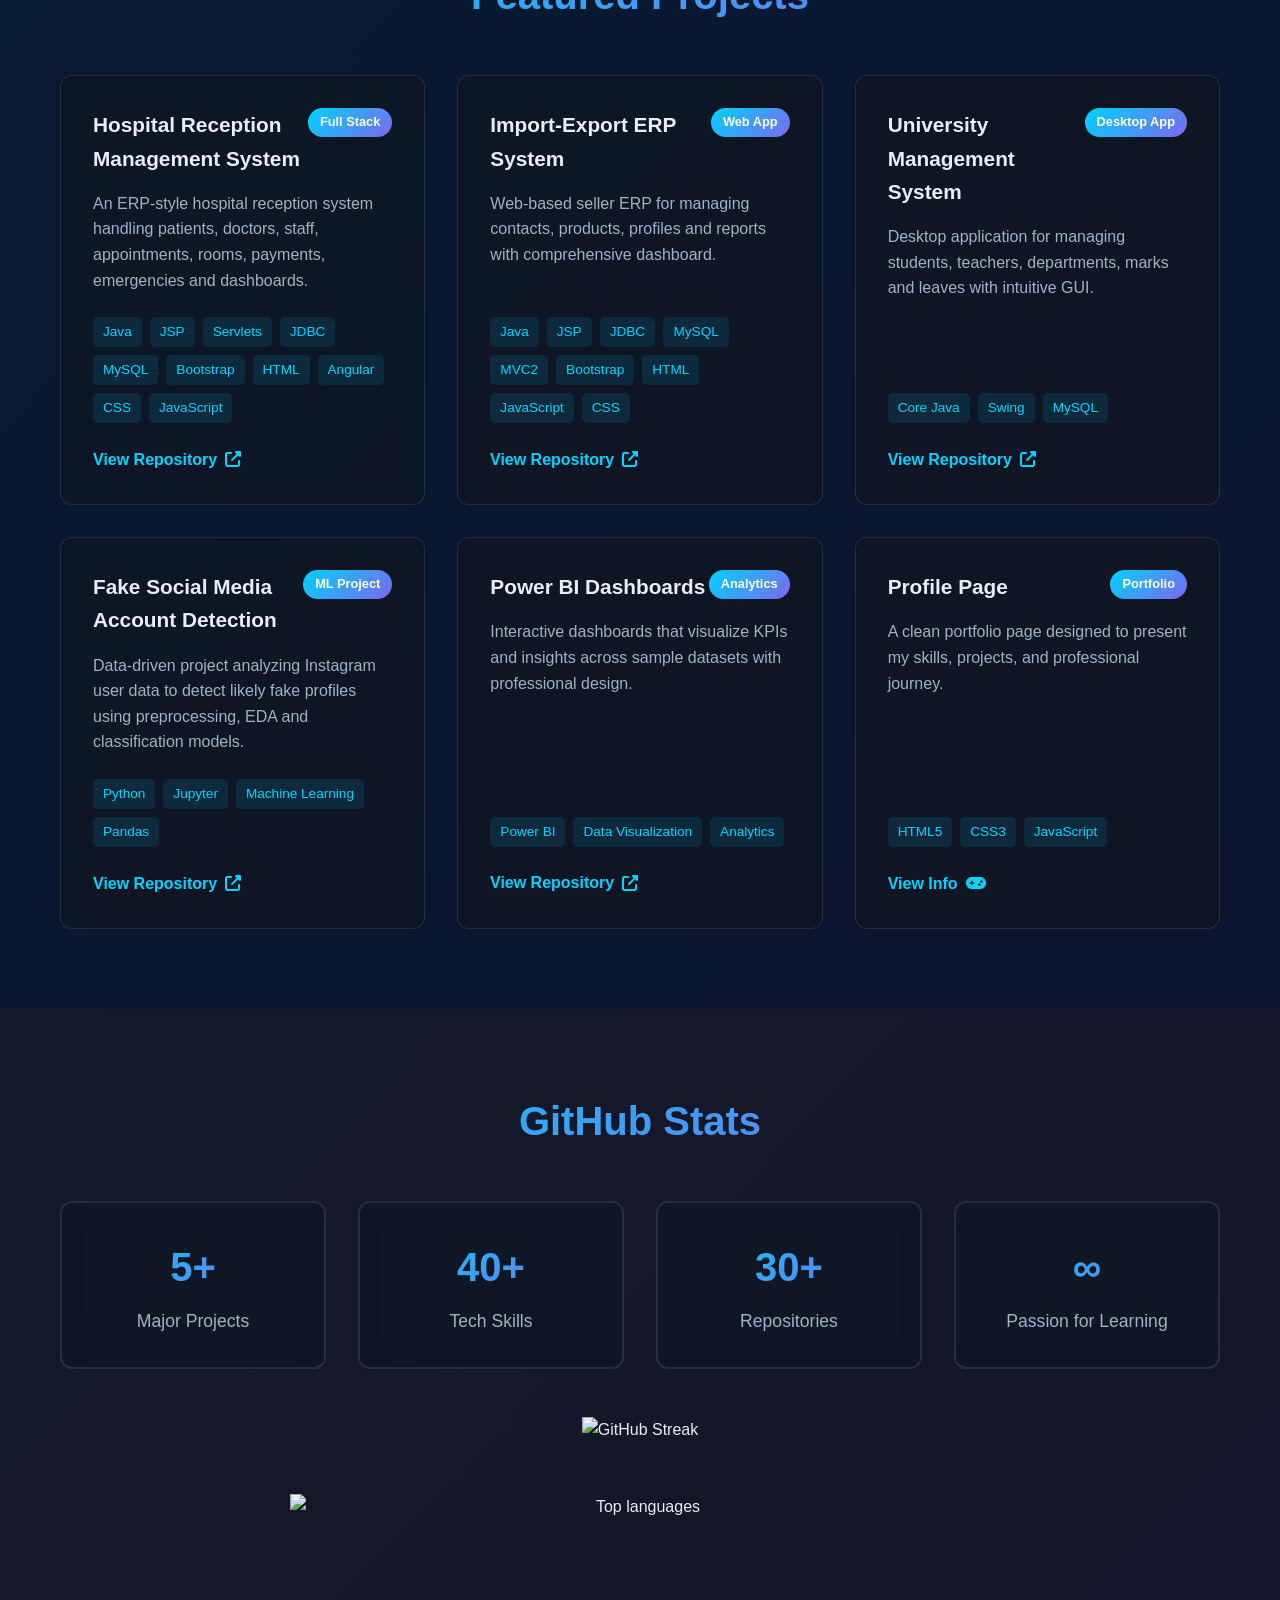
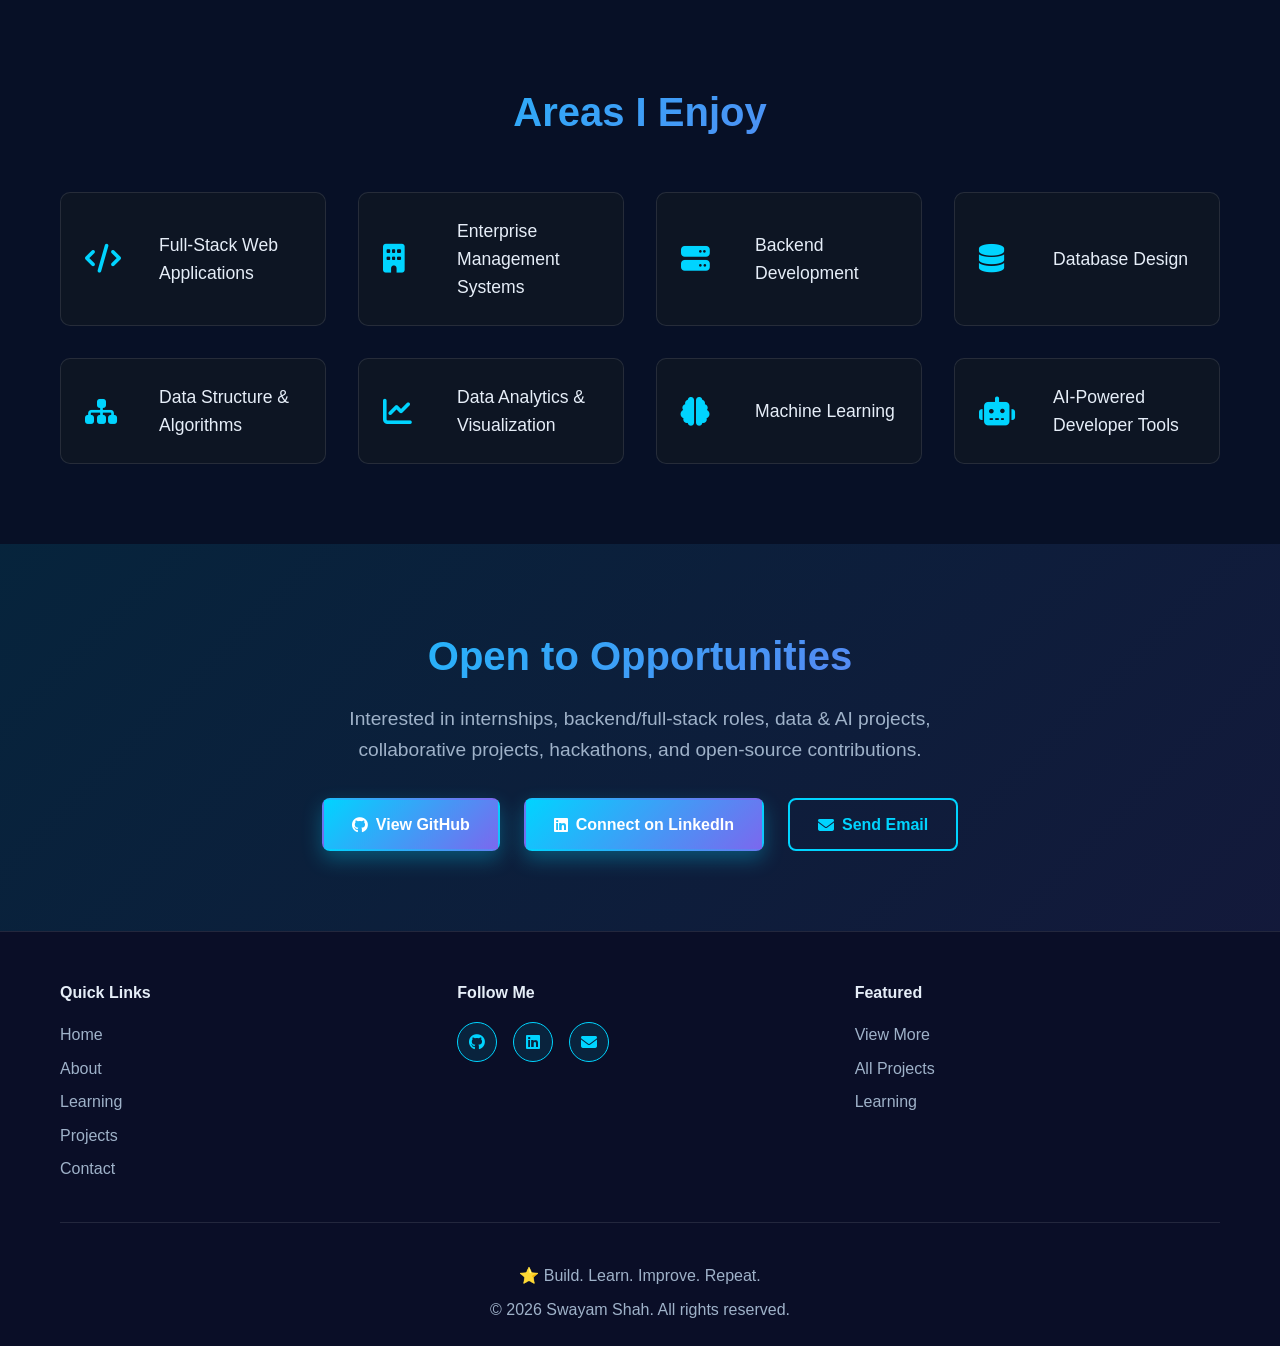
==== commit 50b9bc50: "Update About section with new roles and descriptions" ====
--- a/index.html
+++ b/index.html
@@ -72,62 +72,62 @@
     </section>
 
     <!-- About Section -->
-    <section id="about" class="about" style="align-items-center">
-        <div class="container">
-            <h2 class="section-title">About Me</h2>
-            <div class="about-grid">
-                <div class="about-card fade-in-on-scroll">
-                    <div class="about-icon">
-                        <i class="fas fa-laptop-code"></i>
-                    </div>
-                    <h3>Aspiring Software Developer</h3>
-                    <p>Focused on building real‑world applications with clean architecture, reusable code and best practices.</p>
-                </div>
-                <div class="about-card fade-in-on-scroll">
-                    <div class="about-icon">
-                        <i class="fas fa-database"></i>
-                    </div>
-                    <h3>Backend Expert</h3>
-                    <p>Strong foundation in Java, JSP, Servlets, JDBC, MySQL, and MVC2 architecture used for enterprise applications.</p>
-                </div>
-                <div class="about-card fade-in-on-scroll">
-                    <div class="about-icon">
-                        <i class="fas fa-globe"></i>
-                    </div>
-                    <h3>Frontend Skills</h3>
-                    <p>Building responsive web applications with JavaScript, TypeScript, HTML5, CSS3, and Bootstrap5.</p>
-                </div>
-                <div class="about-card fade-in-on-scroll">
-                    <div class="about-icon">
-                        <i class="fas fa-brain"></i>
-                    </div>
-                    <h3>Data & AI</h3>
-                    <p>Experienced with Python, NumPy, Pandas, Machine Learning, and Data Science, Data Analytics.</p>
-                </div>
-                <div class="about-card fade-in-on-scroll">
-                    <div class="about-icon">
-                        <i class="fas fa-chart-bar"></i>
-                    </div>
-                    <h3>Analytics</h3>
-                    <p>Interested in Power BI, Tableau, data visualization, and business intelligence.</p>
-                </div>
-                <div class="about-card fade-in-on-scroll">
-                    <div class="about-icon">
-                        <i class="fas fa-cloud"></i>
-                    </div>
-                    <h3>Cloud & Scalability</h3>
-                    <p>Exploring AWS, Vercel, Render, cloud technologies, and building scalable backend systems.</p>
-                </div>
-                <div class="about-card fade-in-on-scroll">
-                    <div class="about-icon">
-                        <i class="fas fa-lock"></i>
-                    </div>
-                    <h3>Security and Privacy</h3>
-                    <p>Role Based Login and Access, Session Timeout, Authentication, Authorization, Access Control.</p>
-                </div>
-            </div>
-        </div>
-    </section>
+<section id="about" class="about" style="align-items-center">
+    <div class="container">
+        <h2 class="section-title">About Me</h2>
+        <div class="about-grid">
+            <div class="about-card fade-in-on-scroll">
+                <div class="about-icon">
+                    <i class="fas fa-laptop-code"></i>
+                </div>
+                <h3>Full-Stack Developer</h3>
+                <p>I design and build end-to-end web solutions with a focus on clean architecture, maintainable code, and strong user experiences.</p>
+            </div>
+            <div class="about-card fade-in-on-scroll">
+                <div class="about-icon">
+                    <i class="fas fa-server"></i>
+                </div>
+                <h3>Backend & APIs</h3>
+                <p>I build scalable backend systems with Java, Spring, PHP, REST APIs, database modeling, and secure authentication and authorization flows.</p>
+            </div>
+            <div class="about-card fade-in-on-scroll">
+                <div class="about-icon">
+                    <i class="fas fa-globe"></i>
+                </div>
+                <h3>Frontend & UX</h3>
+                <p>I create responsive, user-friendly interfaces using HTML5, CSS3, JavaScript, TypeScript, React, and Bootstrap to turn ideas into usable products.</p>
+            </div>
+            <div class="about-card fade-in-on-scroll">
+                <div class="about-icon">
+                    <i class="fas fa-brain"></i>
+                </div>
+                <h3>Agentic AI & Machine Learning</h3>
+                <p>My work includes data-driven problem solving, predictive modeling, AI workflows, LLM experimentation, Langchain, Vector Search, MCP and practical machine learning applications.</p>
+            </div>
+            <div class="about-card fade-in-on-scroll">
+                <div class="about-icon">
+                    <i class="fas fa-chart-bar"></i>
+                </div>
+                <h3>Analytics & Insights</h3>
+                <p>I enjoy transforming raw data into dashboards and insights using Power BI, Tableau, Python, and data visualization practices.</p>
+            </div>
+            <div class="about-card fade-in-on-scroll">
+                <div class="about-icon">
+                    <i class="fas fa-cloud"></i>
+                </div>
+                <h3>Cloud & Deployment</h3>
+                <p>I explore modern deployment workflows and cloud-ready architecture with AWS, Vercel, Render, and GitHub-powered delivery pipelines.</p>
+            </div>
+            <div class="about-card fade-in-on-scroll">
+                <div class="about-icon">
+                    <i class="fas fa-lock"></i>
+                </div>
+                <h3>Security & Access Control</h3>
+                <p>I care about secure systems and practical access control, including role-based login, session handling, validation, and protected workflows.</p>
+            </div>
+        </div>
+    </div>
+</section>
 
     <!-- Skills Section -->
     <section id="skills" class="skills">
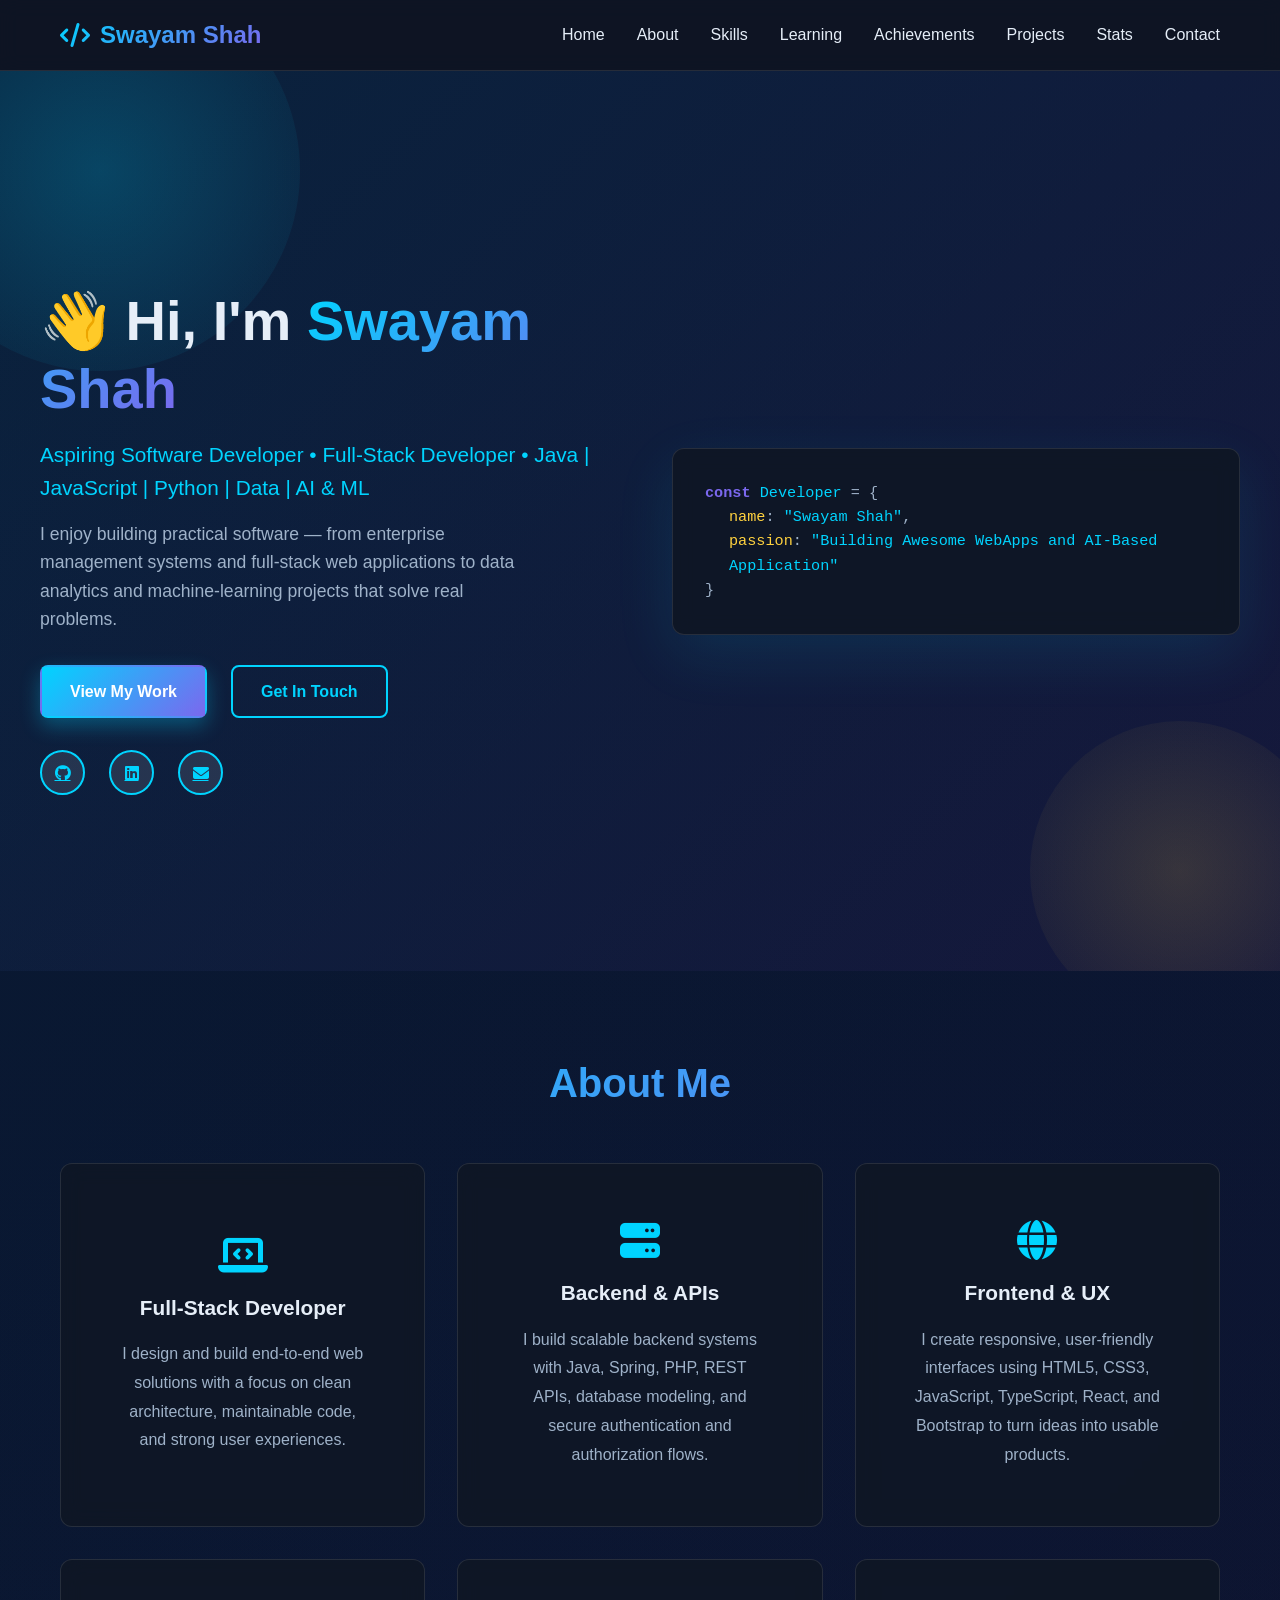
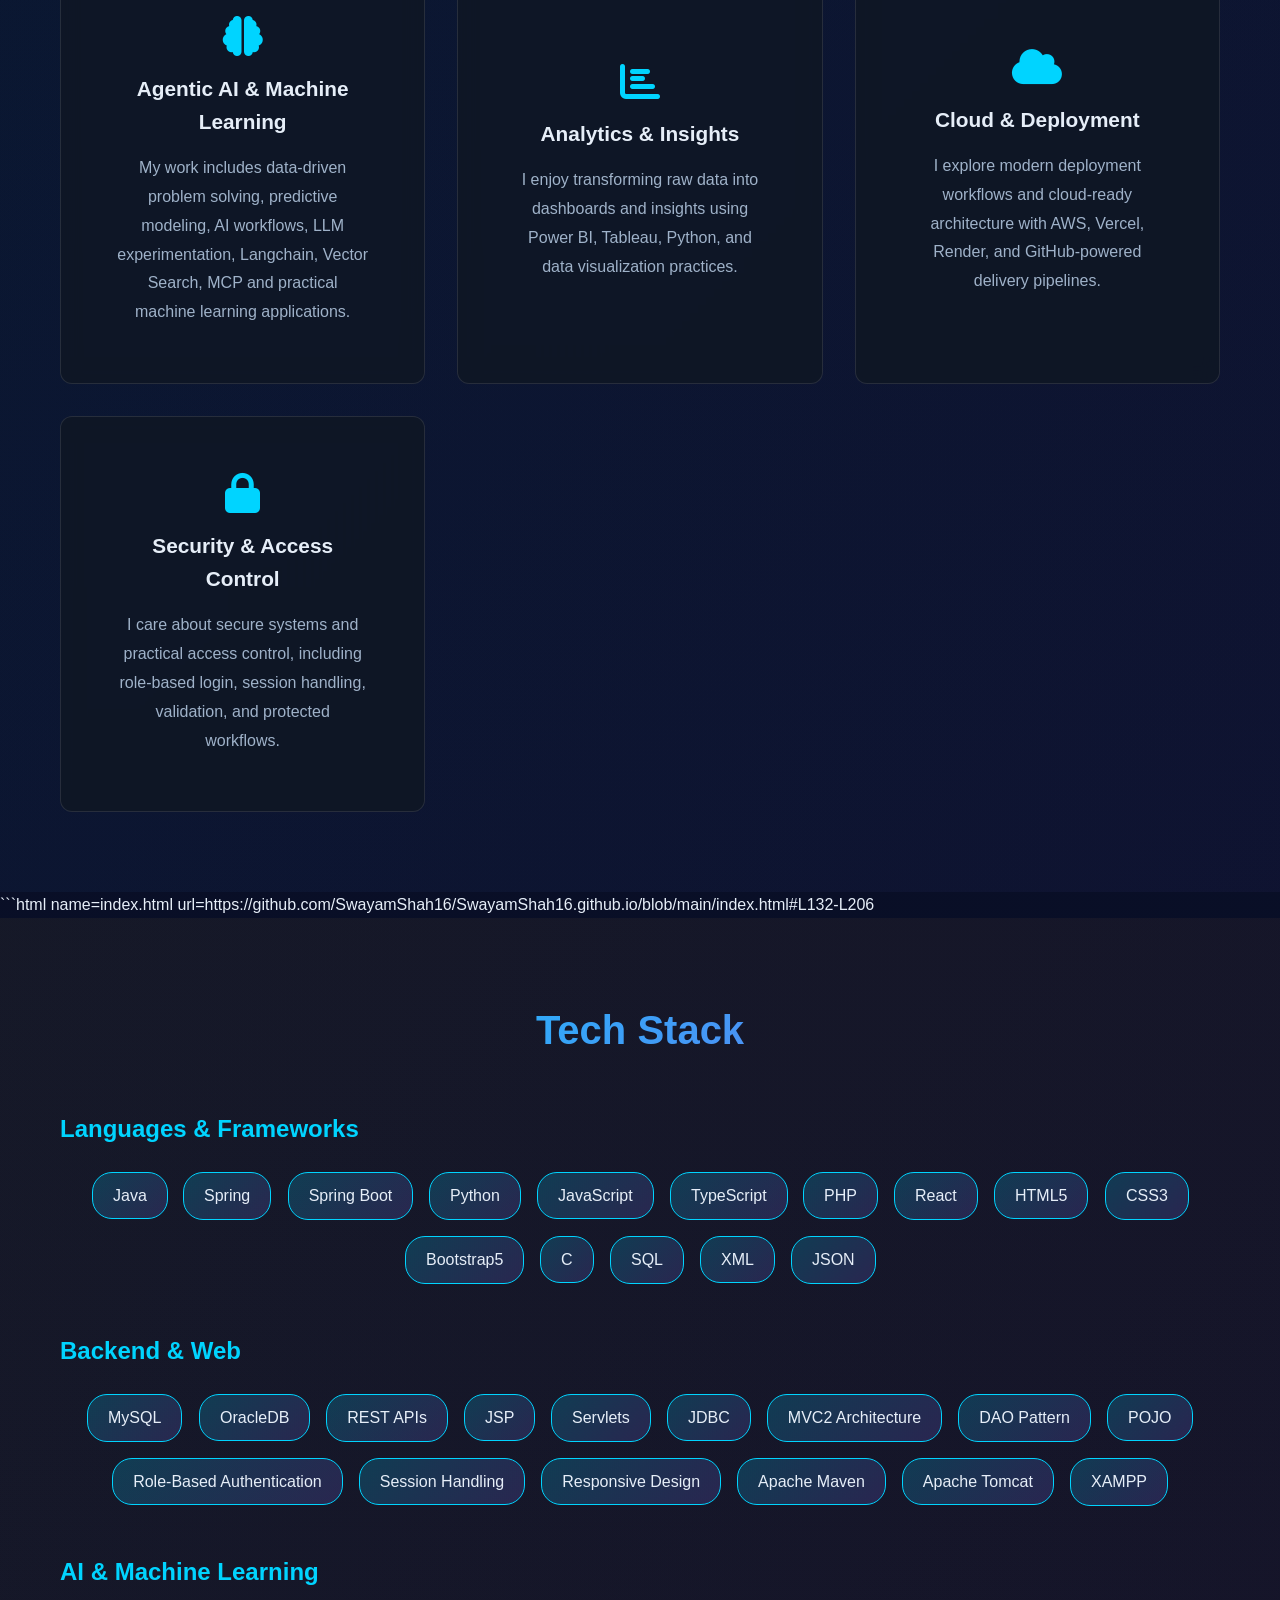
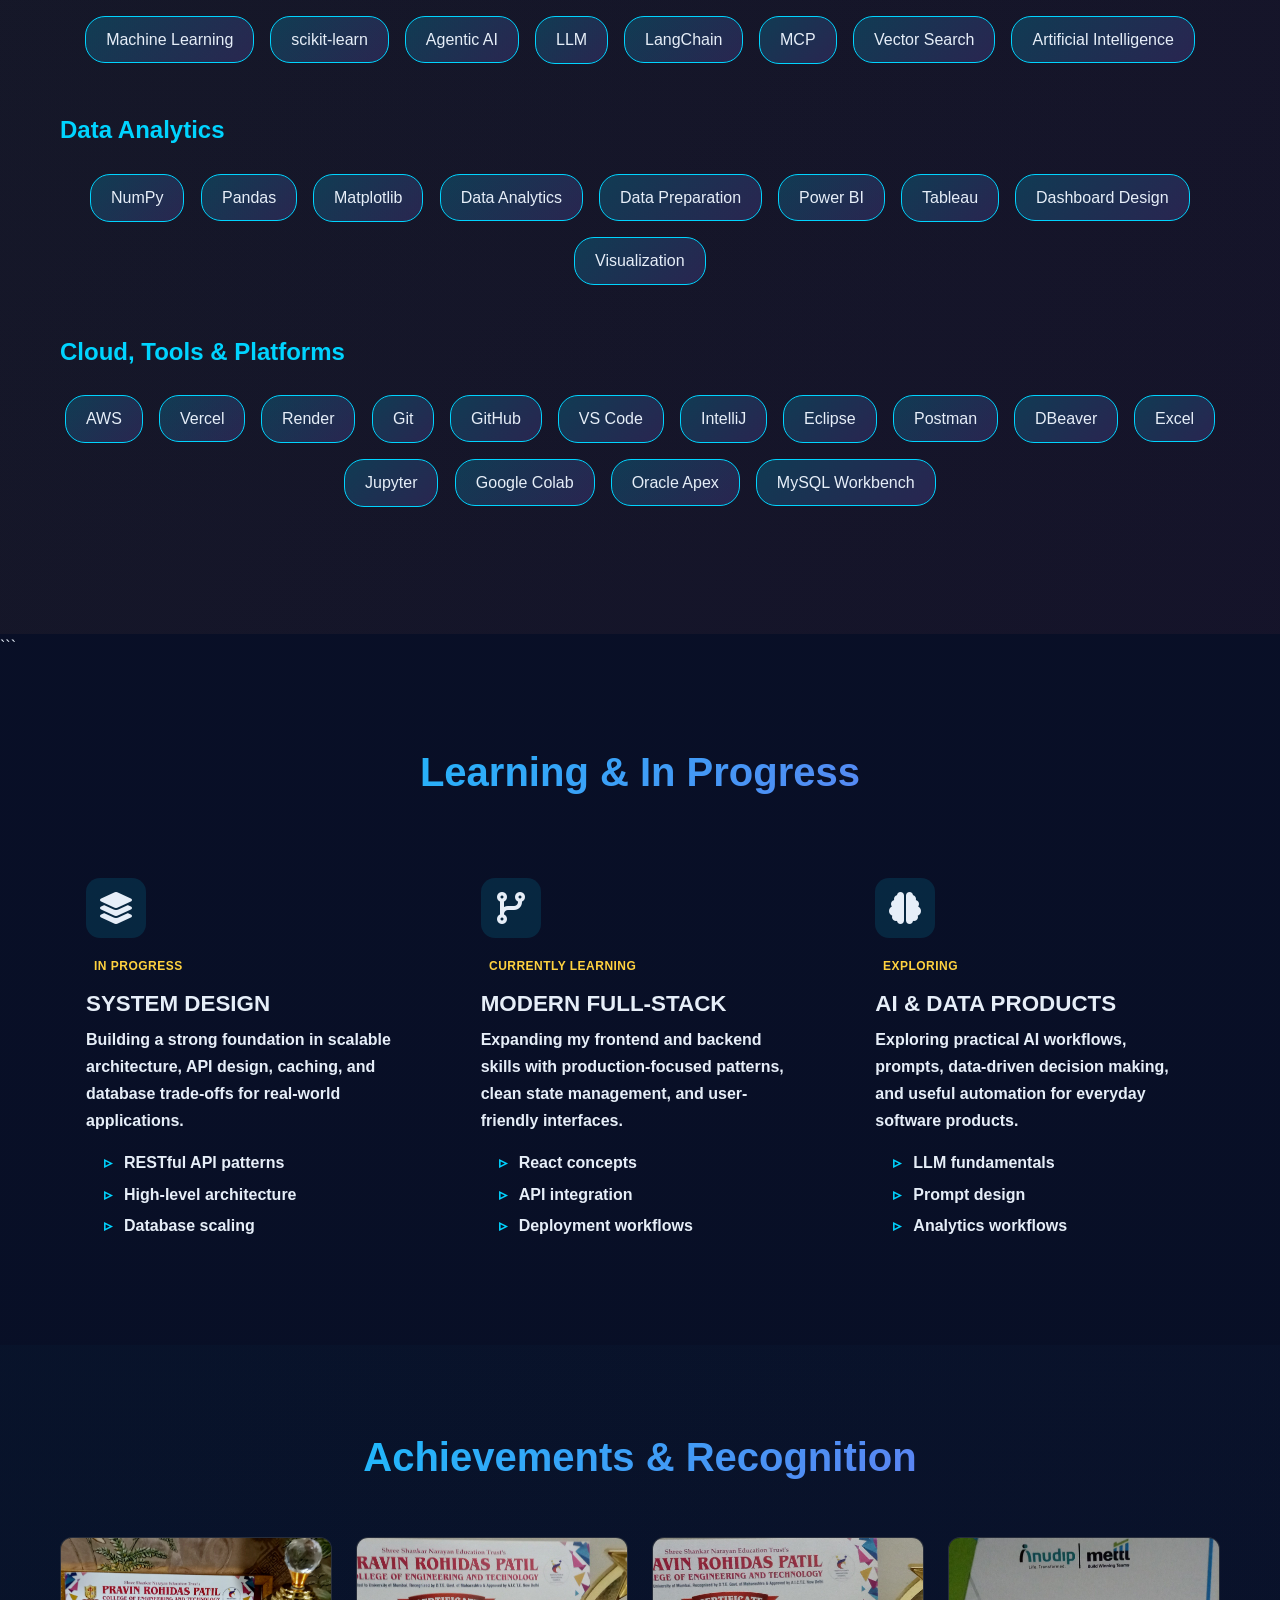
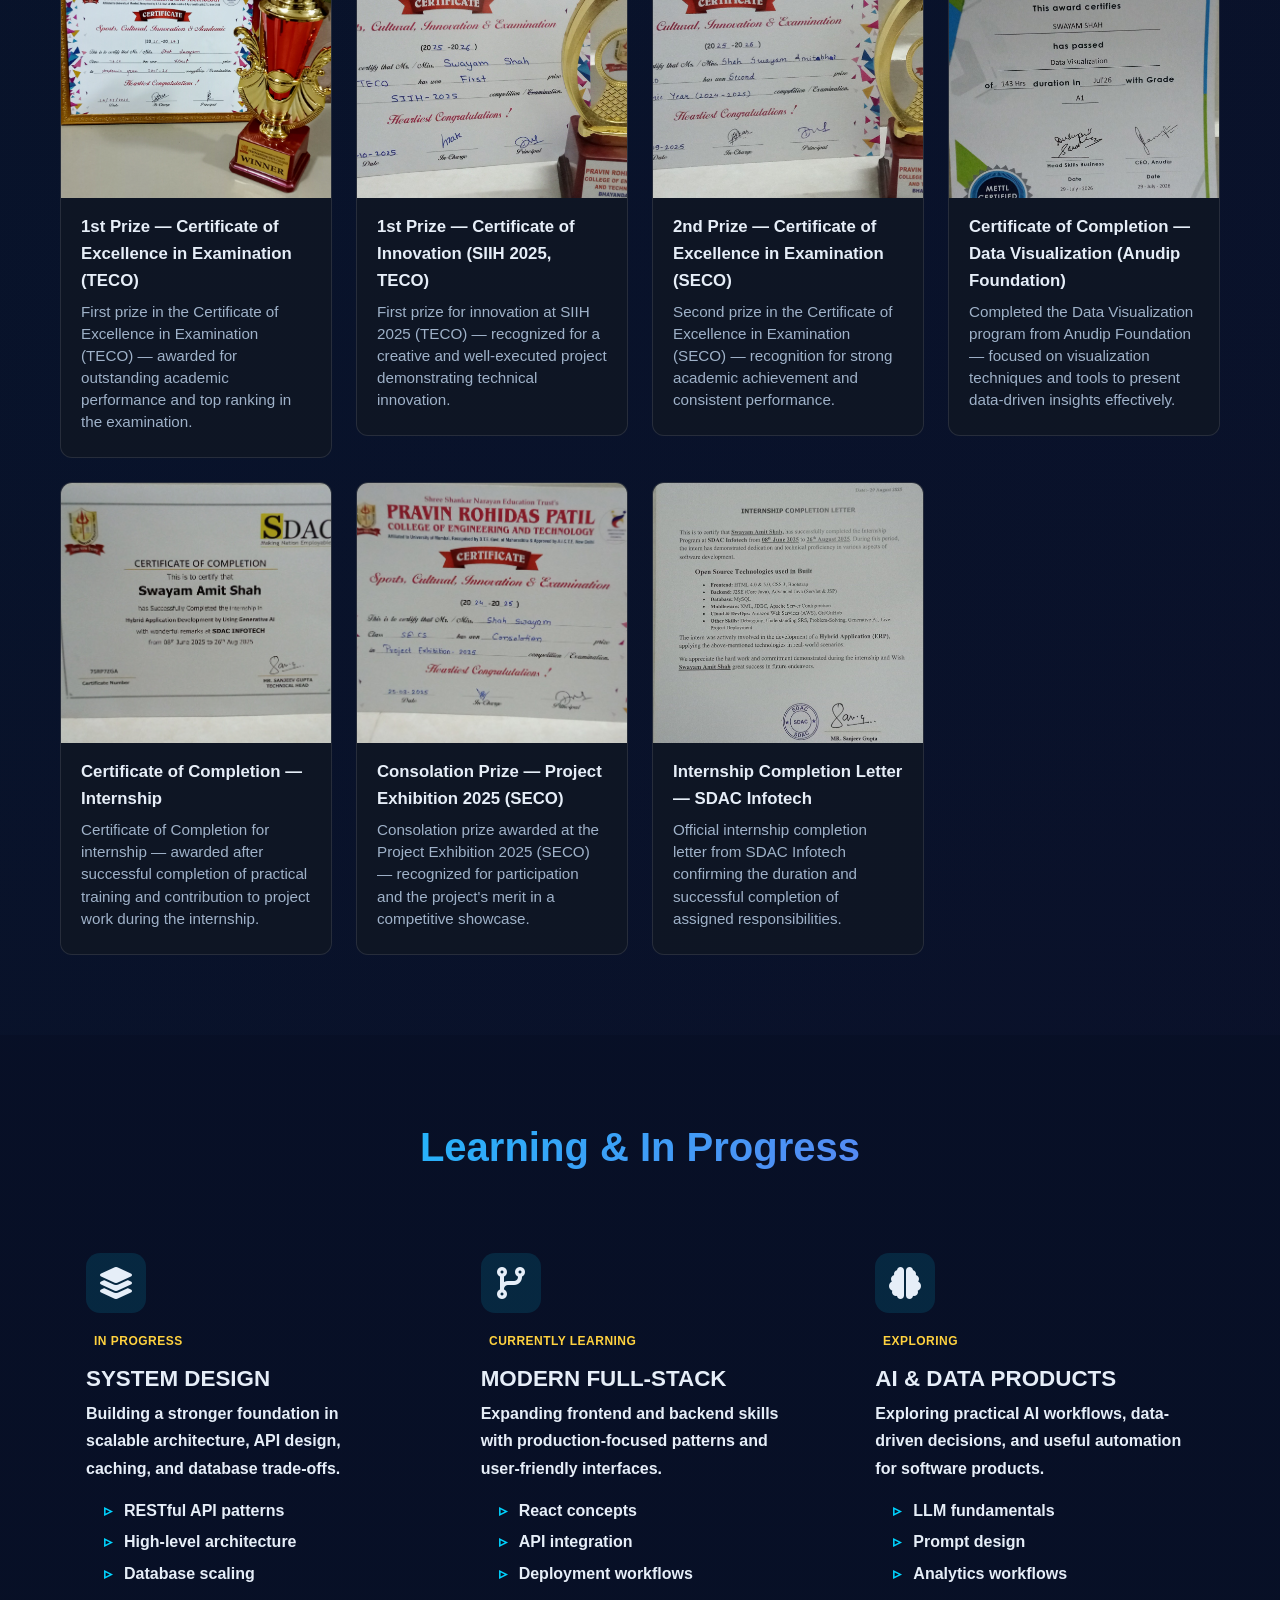
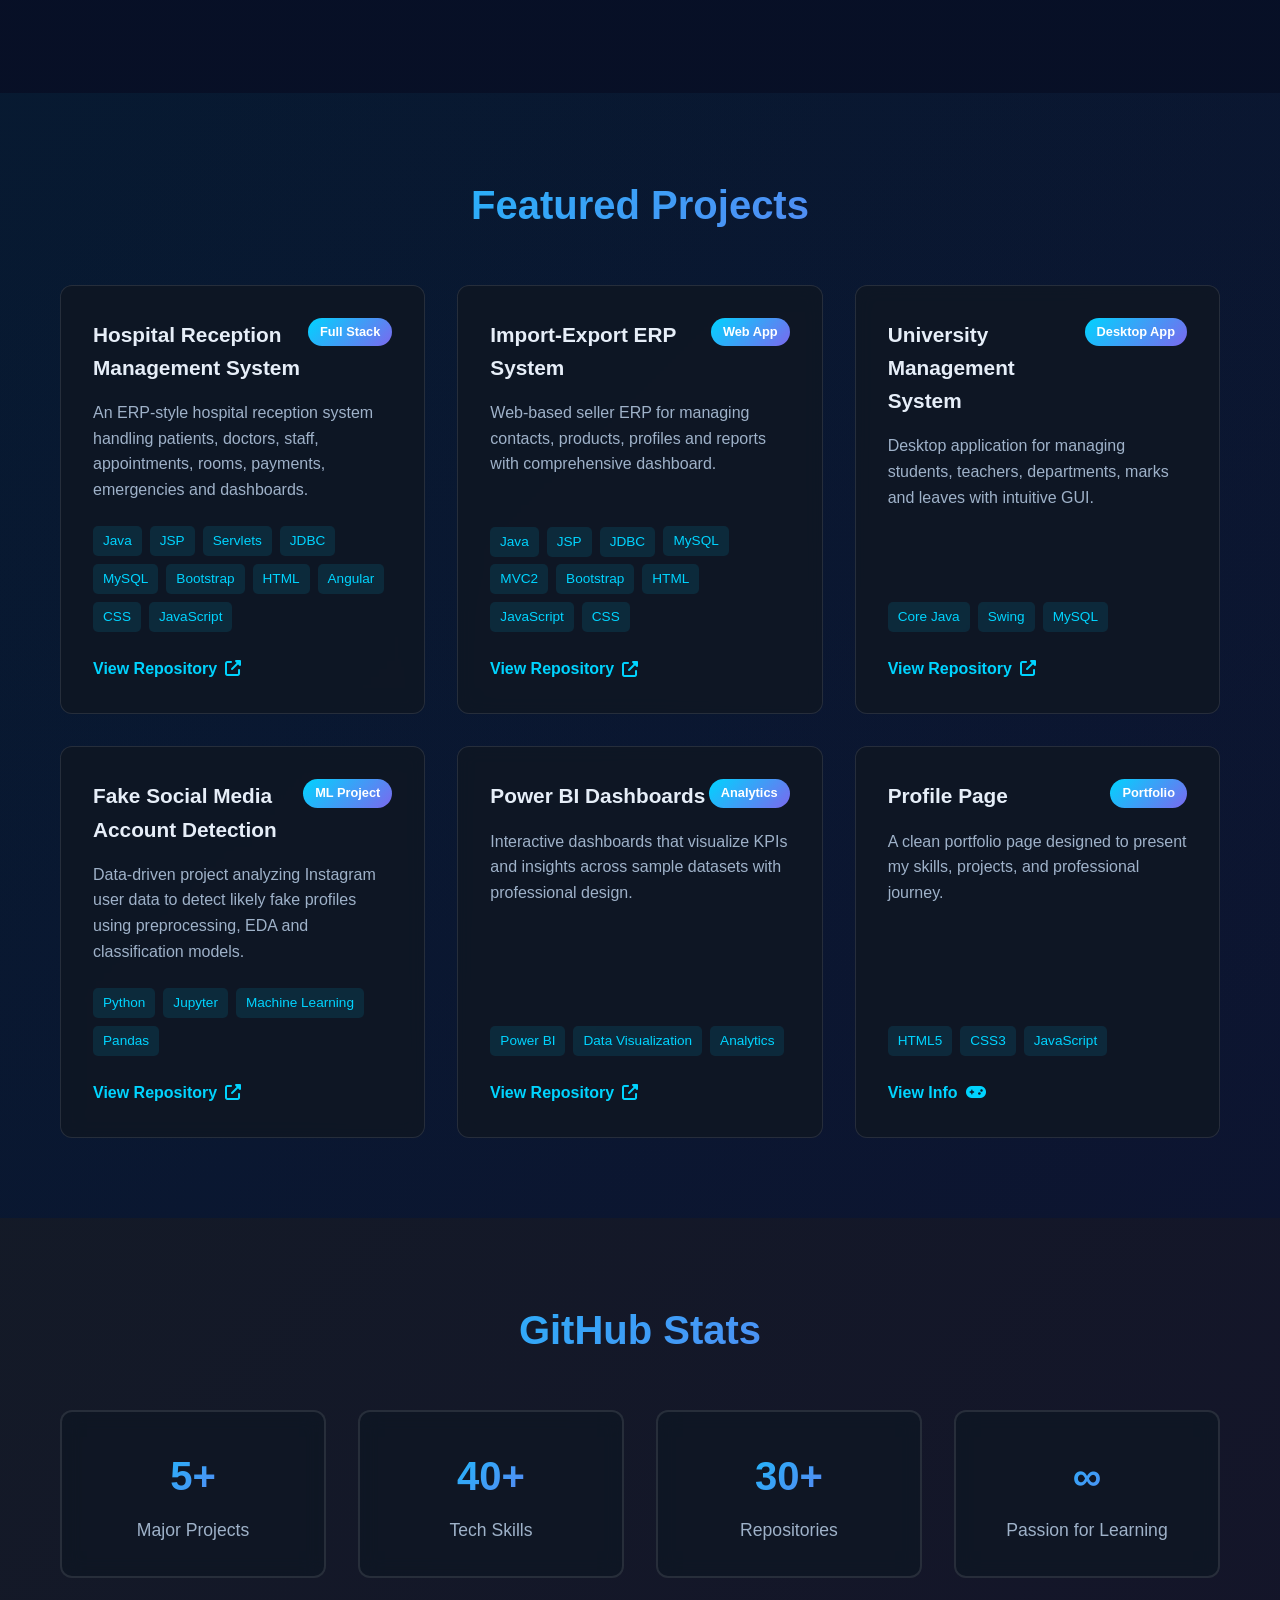
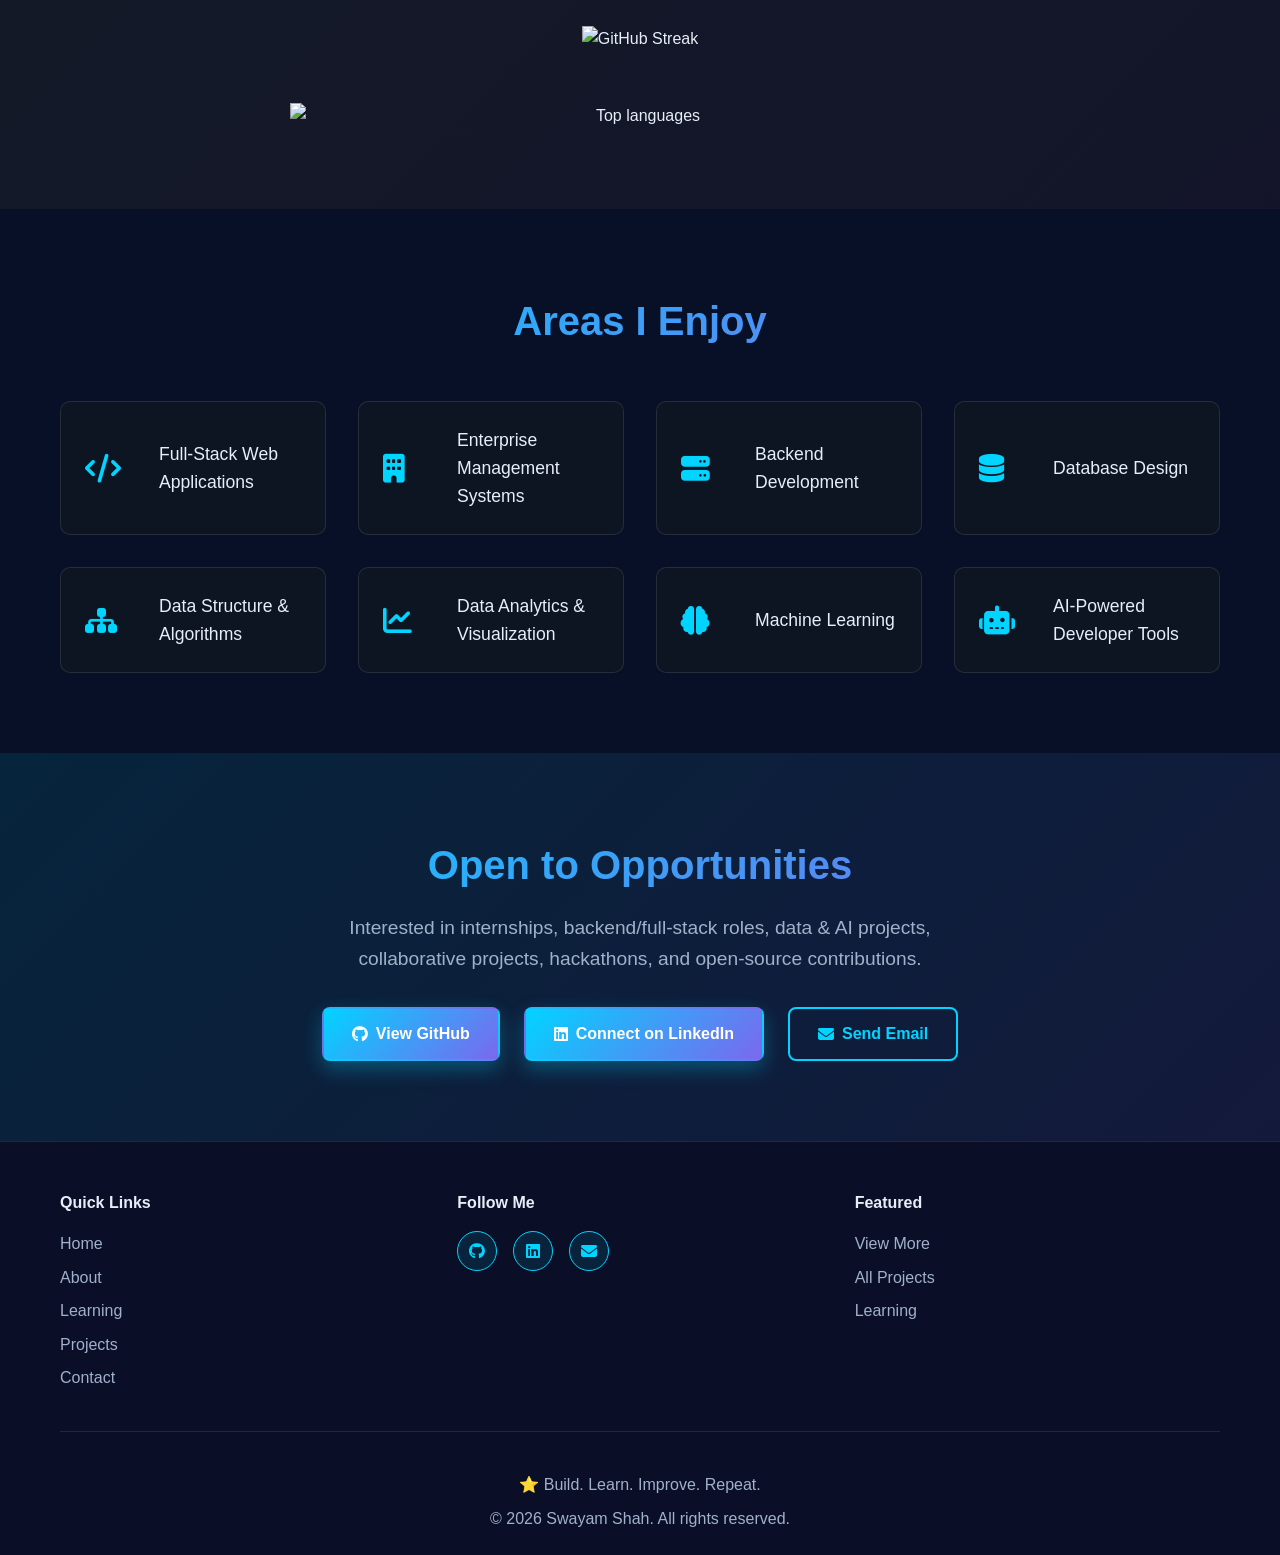
==== commit e2e7f53b: "Update skills section with new technologies" ====
--- a/index.html
+++ b/index.html
@@ -129,82 +129,105 @@
     </div>
 </section>
 
-    <!-- Skills Section -->
-    <section id="skills" class="skills">
-        <div class="container">
-            <h2 class="section-title">Tech Stack</h2>
-
-            <div class="skills-category fade-in-on-scroll">
-                <h3>Languages & Frameworks</h3>
-                <div class="skills-grid">
-                    <div class="skill-tag">Java</div>
-                    <div class="skill-tag">Spring Core</div>
-                    <div class="skill-tag">Python</div>
-                    <div class="skill-tag">JavaScript</div>
-                    <div class="skill-tag">TypeScript</div>
-                    <div class="skill-tag">HTML5</div>
-                    <div class="skill-tag">CSS3</div>
-                    <div class="skill-tag">Bootstrap5</div>
-                    <div class="skill-tag">C</div>
-                    <div class="skill-tag">XML</div>
-                    <div class="skill-tag">JSON</div>
-                </div>
-            </div>
-
-            <div class="skills-category fade-in-on-scroll">
-                <h3>Backend & Web</h3>
-                <div class="skills-grid">
-                    <div class="skill-tag">MySQL</div>
-                    <div class="skill-tag">OracleDB</div>
-                    <div class="skill-tag">AWS</div>
-                    <div class="skill-tag">Vercel</div>
-                    <div class="skill-tag">Render</div>
-                    <div class="skill-tag">JSP</div>
-                    <div class="skill-tag">Servlets</div>
-                    <div class="skill-tag">JDBC</div>
-                    <div class="skill-tag">MVC2 Architecture</div>
-                    <div class="skill-tag">REST APIs</div>
-                    <div class="skill-tag">Responsive Design</div>
-                    <div class="skill-tag">Apache Maven</div>
-                    <div class="skill-tag">Apache Tomcat</div>
-                </div>
-            </div>
-
-            <div class="skills-category fade-in-on-scroll">
-                <h3>Data, Analytics & AI</h3>
-                <div class="skills-grid">
-                    <div class="skill-tag">NumPy</div>
-                    <div class="skill-tag">Pandas</div>
-                    <div class="skill-tag">Jupyter Notebook</div>
-                    <div class="skill-tag">Data Science</div>
-                    <div class="skill-tag">Machine Learning</div>
-                    <div class="skill-tag">Power BI</div>
-                    <div class="skill-tag">Tableau</div>
-                    <div class="skill-tag">Agentic AI</div>
-                    <div class="skill-tag">LLM</div>
-                    <div class="skill-tag">LangChain</div>
-                </div>
-            </div>
-
-            <div class="skills-category fade-in-on-scroll">
-                <h3>Tools & Platforms</h3>
-                <div class="skills-grid">
-                    <div class="skill-tag">Git</div>
-                    <div class="skill-tag">GitHub</div>
-                    <div class="skill-tag">VS Code</div>
-                    <div class="skill-tag">Eclipse</div>
-                    <div class="skill-tag">Excel</div>
-                    <div class="skill-tag">Xampp</div>
-                    <div class="skill-tag">AWS</div>
-                    <div class="skill-tag">Postman</div>
-                    <div class="skill-tag">Dbeaver</div>
-                    <div class="skill-tag">Intellij</div>
-                    <div class="skill-tag">Oracle Apex</div>
-                    <div class="skill-tag">MySQL Workbench</div>
-                </div>
-            </div>
-        </div>
-    </section>
+   ```html name=index.html url=https://github.com/SwayamShah16/SwayamShah16.github.io/blob/main/index.html#L132-L206
+<section id="skills" class="skills">
+    <div class="container">
+        <h2 class="section-title">Tech Stack</h2>
+
+        <div class="skills-category fade-in-on-scroll">
+            <h3>Languages & Frameworks</h3>
+            <div class="skills-grid">
+                <div class="skill-tag">Java</div>
+                <div class="skill-tag">Spring</div>
+                <div class="skill-tag">Spring Boot</div>
+                <div class="skill-tag">Python</div>
+                <div class="skill-tag">JavaScript</div>
+                <div class="skill-tag">TypeScript</div>
+                <div class="skill-tag">PHP</div>
+                <div class="skill-tag">React</div>
+                <div class="skill-tag">HTML5</div>
+                <div class="skill-tag">CSS3</div>
+                <div class="skill-tag">Bootstrap5</div>
+                <div class="skill-tag">C</div>
+                <div class="skill-tag">SQL</div>
+                <div class="skill-tag">XML</div>
+                <div class="skill-tag">JSON</div>
+            </div>
+        </div>
+
+        <div class="skills-category fade-in-on-scroll">
+            <h3>Backend & Web</h3>
+            <div class="skills-grid">
+                <div class="skill-tag">MySQL</div>
+                <div class="skill-tag">OracleDB</div>
+                <div class="skill-tag">REST APIs</div>
+                <div class="skill-tag">JSP</div>
+                <div class="skill-tag">Servlets</div>
+                <div class="skill-tag">JDBC</div>
+                <div class="skill-tag">MVC2 Architecture</div>
+                <div class="skill-tag">DAO Pattern</div>
+                <div class="skill-tag">POJO</div>
+                <div class="skill-tag">Role-Based Authentication</div>
+                <div class="skill-tag">Session Handling</div>
+                <div class="skill-tag">Responsive Design</div>
+                <div class="skill-tag">Apache Maven</div>
+                <div class="skill-tag">Apache Tomcat</div>
+                <div class="skill-tag">XAMPP</div>
+            </div>
+        </div>
+
+        <div class="skills-category fade-in-on-scroll">
+            <h3>AI & Machine Learning</h3>
+            <div class="skills-grid">
+                <div class="skill-tag">Machine Learning</div>
+                <div class="skill-tag">scikit-learn</div>
+                <div class="skill-tag">Agentic AI</div>
+                <div class="skill-tag">LLM</div>
+                <div class="skill-tag">LangChain</div>
+                <div class="skill-tag">MCP</div>
+                <div class="skill-tag">Vector Search</div>
+                <div class="skill-tag">Artificial Intelligence</div>
+            </div>
+        </div>
+
+        <div class="skills-category fade-in-on-scroll">
+            <h3>Data Analytics</h3>
+            <div class="skills-grid">
+                <div class="skill-tag">NumPy</div>
+                <div class="skill-tag">Pandas</div>
+                <div class="skill-tag">Matplotlib</div>
+                <div class="skill-tag">Data Analytics</div>
+                <div class="skill-tag">Data Preparation</div>
+                <div class="skill-tag">Power BI</div>
+                <div class="skill-tag">Tableau</div>
+                <div class="skill-tag">Dashboard Design</div>
+                <div class="skill-tag">Visualization</div>
+            </div>
+        </div>
+
+        <div class="skills-category fade-in-on-scroll">
+            <h3>Cloud, Tools & Platforms</h3>
+            <div class="skills-grid">
+                <div class="skill-tag">AWS</div>
+                <div class="skill-tag">Vercel</div>
+                <div class="skill-tag">Render</div>
+                <div class="skill-tag">Git</div>
+                <div class="skill-tag">GitHub</div>
+                <div class="skill-tag">VS Code</div>
+                <div class="skill-tag">IntelliJ</div>
+                <div class="skill-tag">Eclipse</div>
+                <div class="skill-tag">Postman</div>
+                <div class="skill-tag">DBeaver</div>
+                <div class="skill-tag">Excel</div>
+                <div class="skill-tag">Jupyter</div>
+                <div class="skill-tag">Google Colab</div>
+                <div class="skill-tag">Oracle Apex</div>
+                <div class="skill-tag">MySQL Workbench</div>
+            </div>
+        </div>
+    </div>
+</section>
+```
 
     <!-- Learning Section -->
     <section id="learning" class="learning">
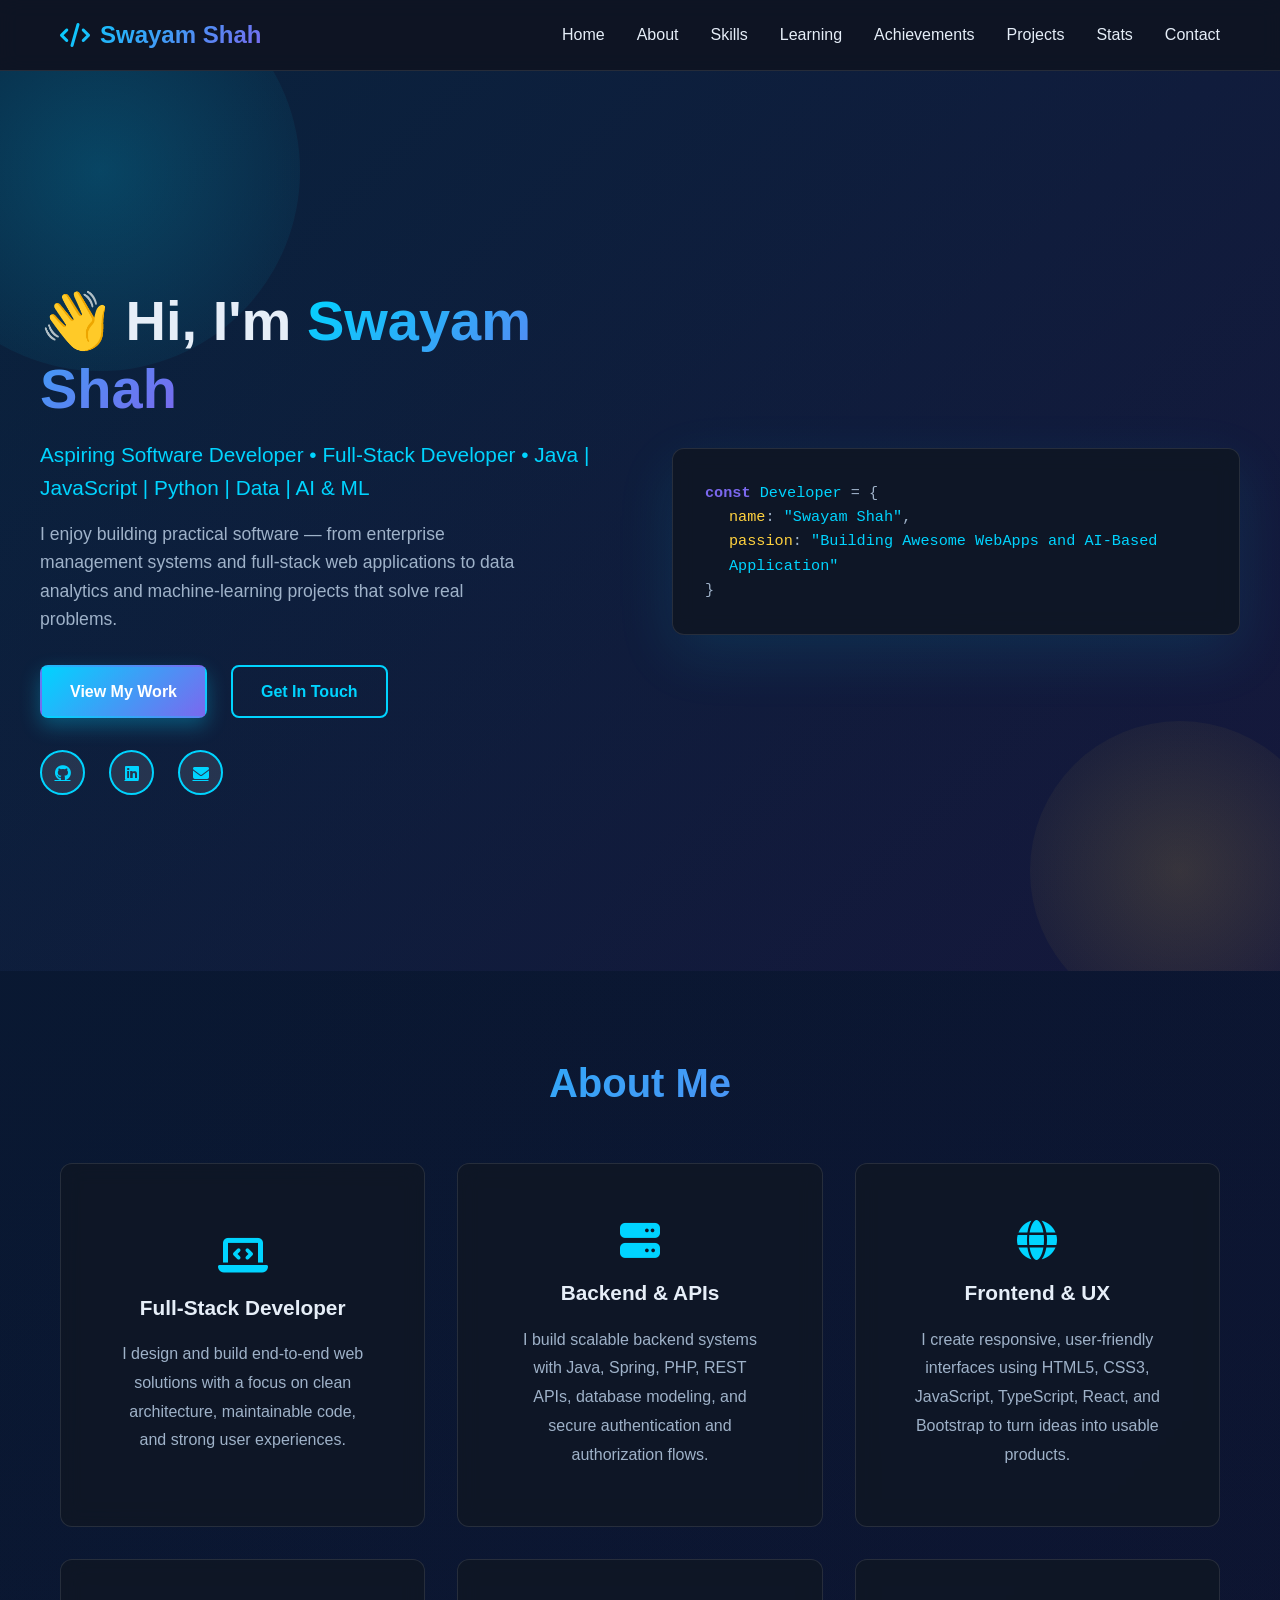
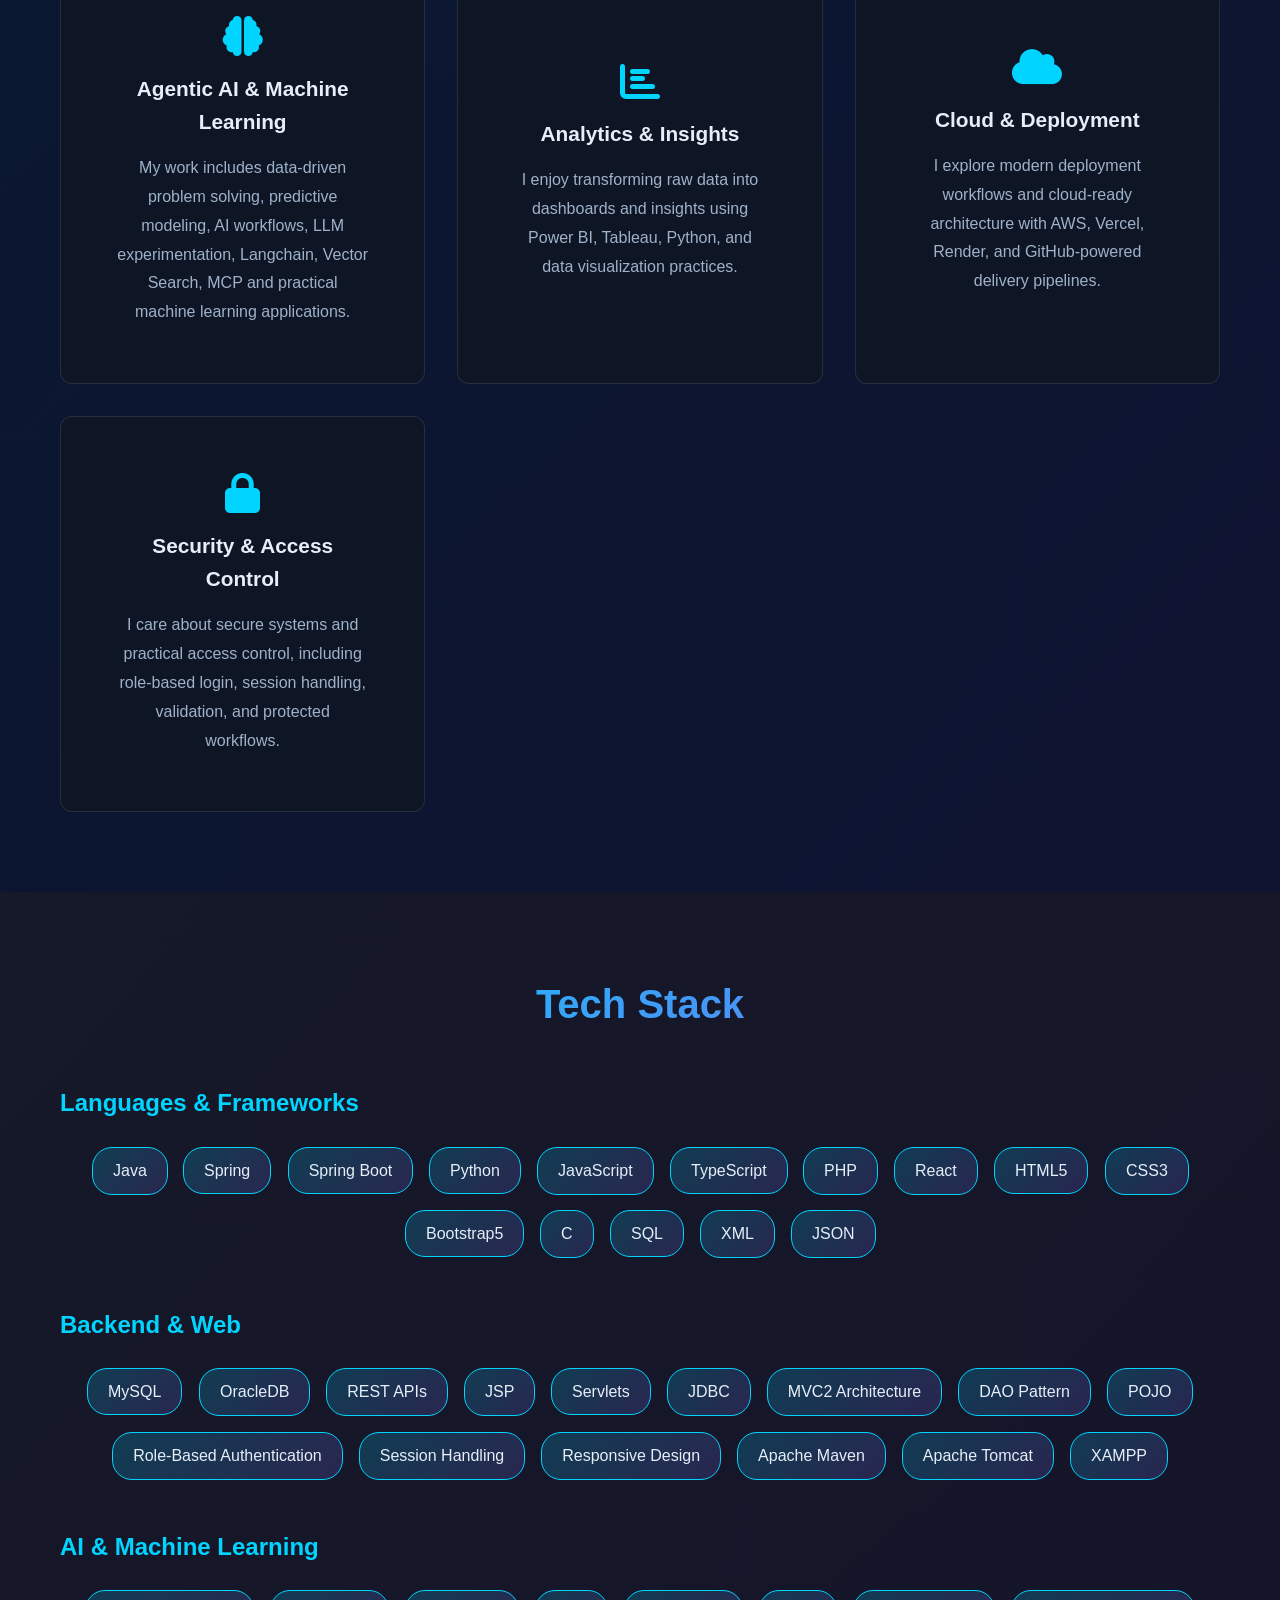
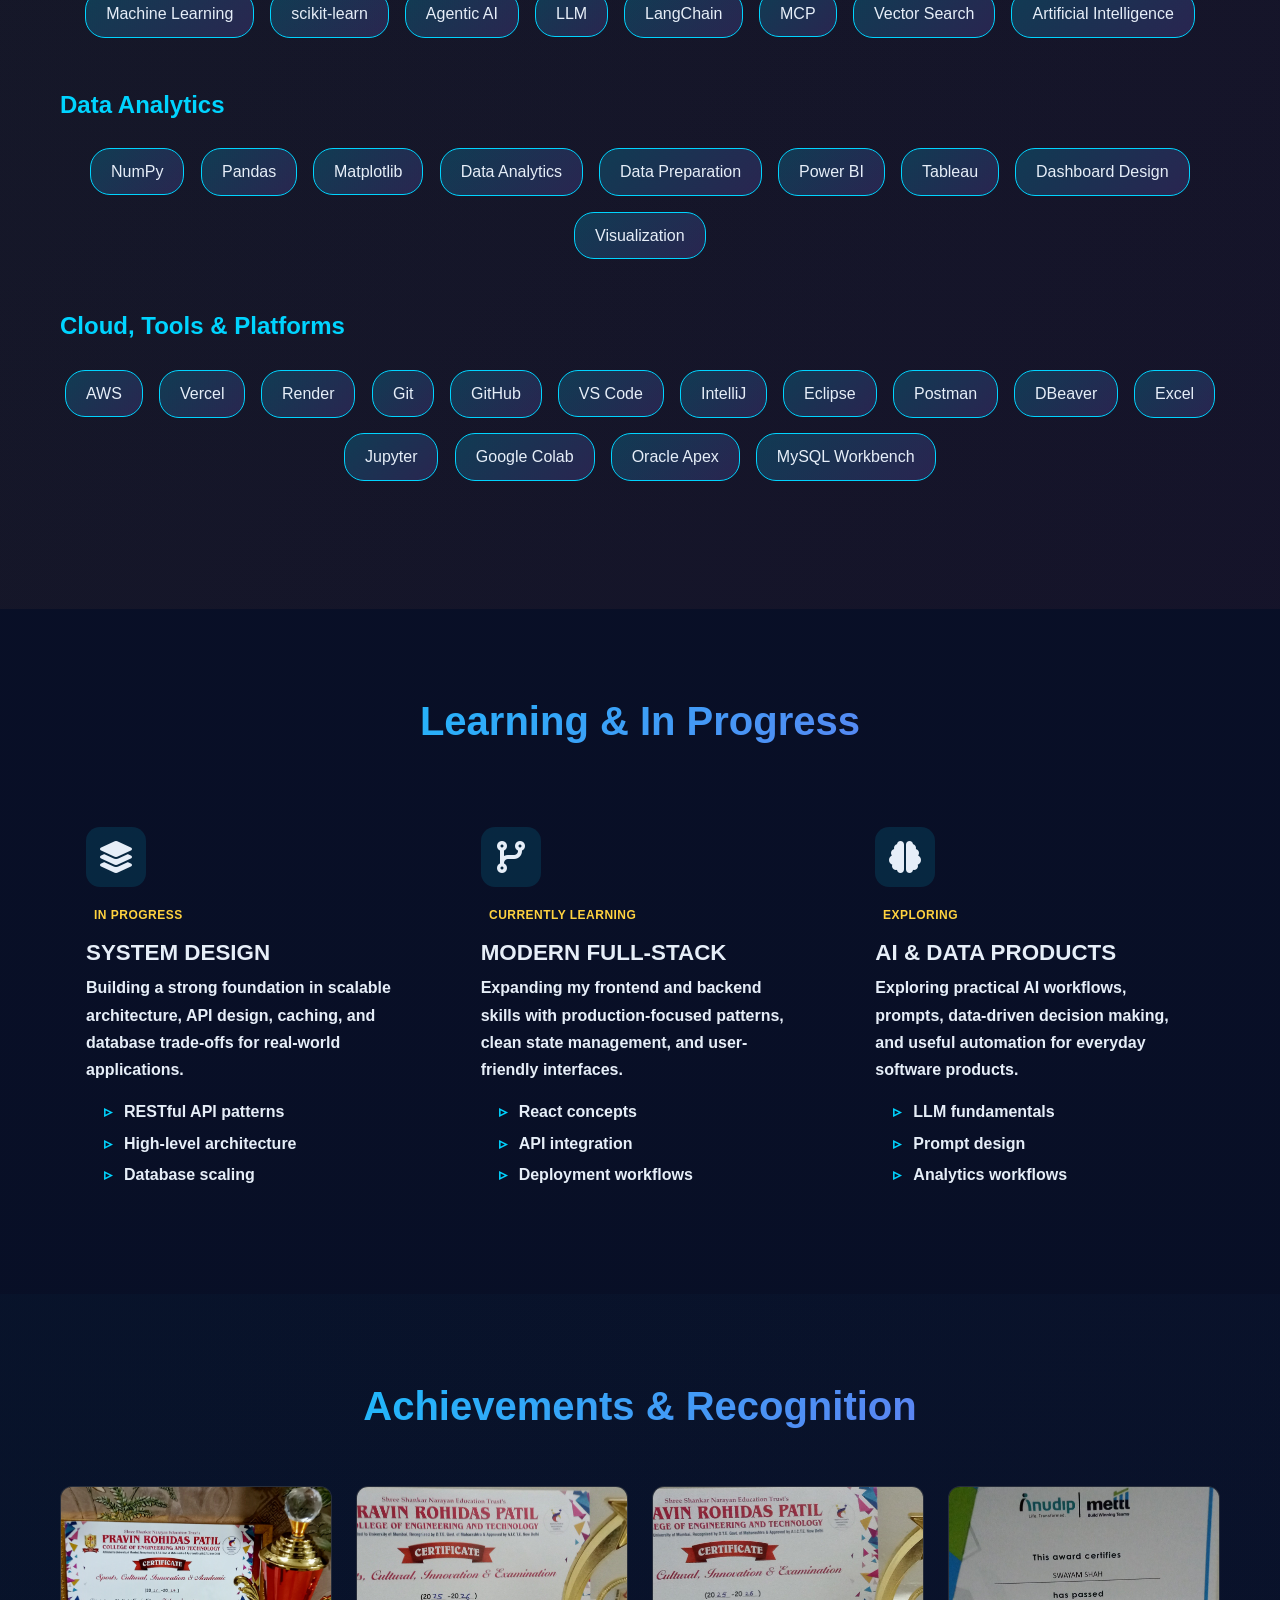
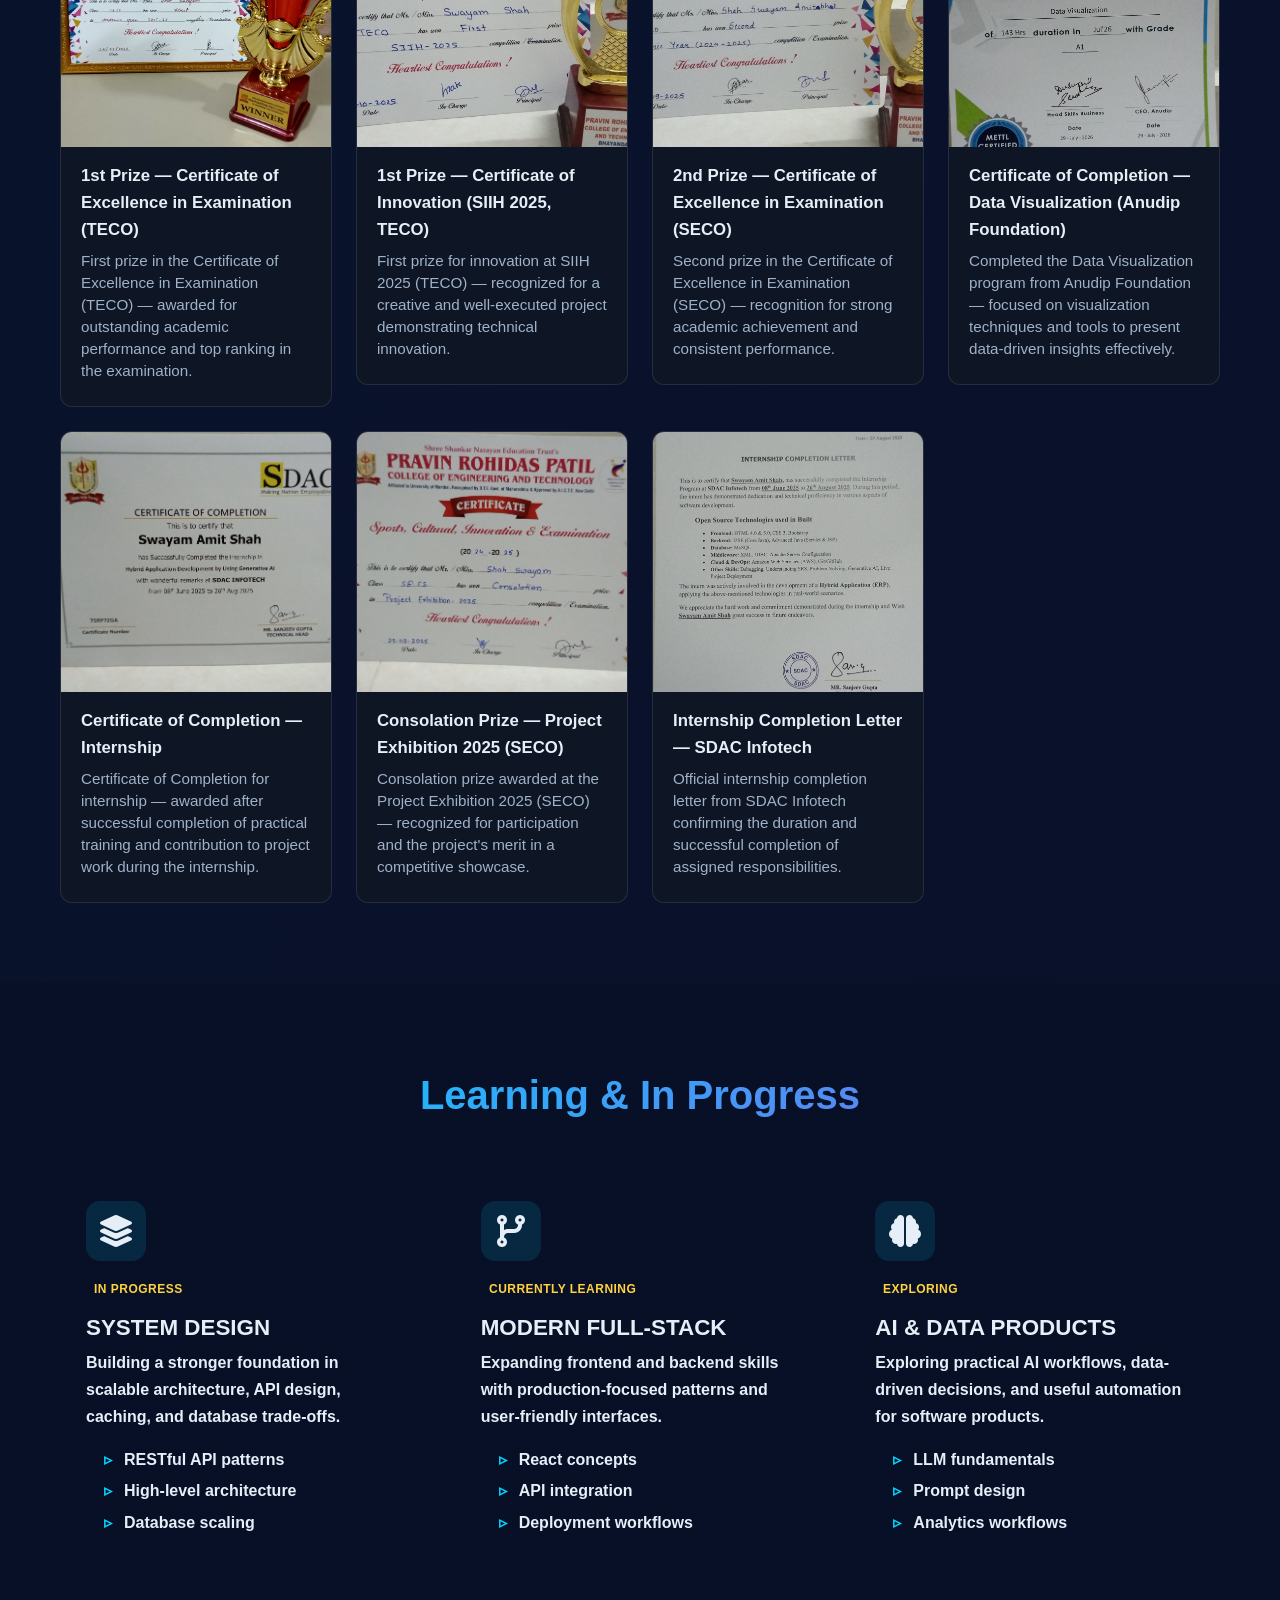
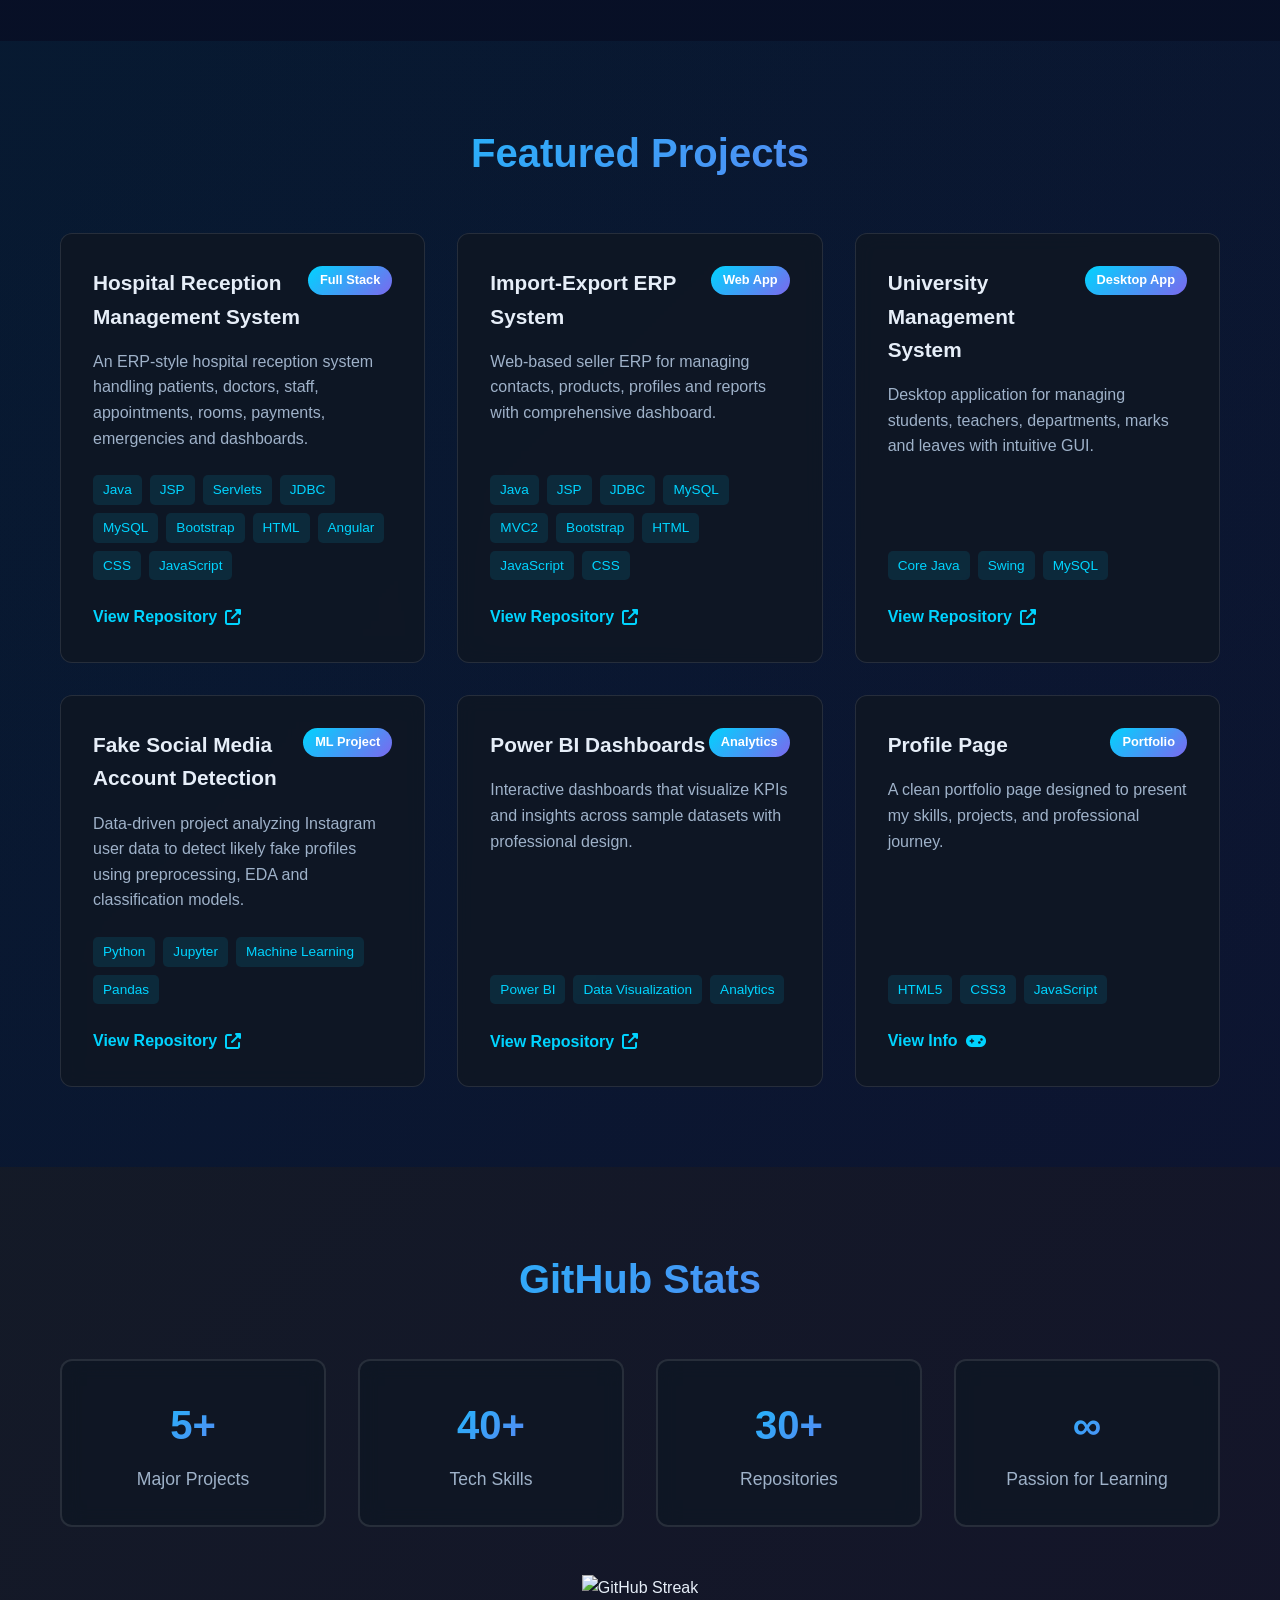
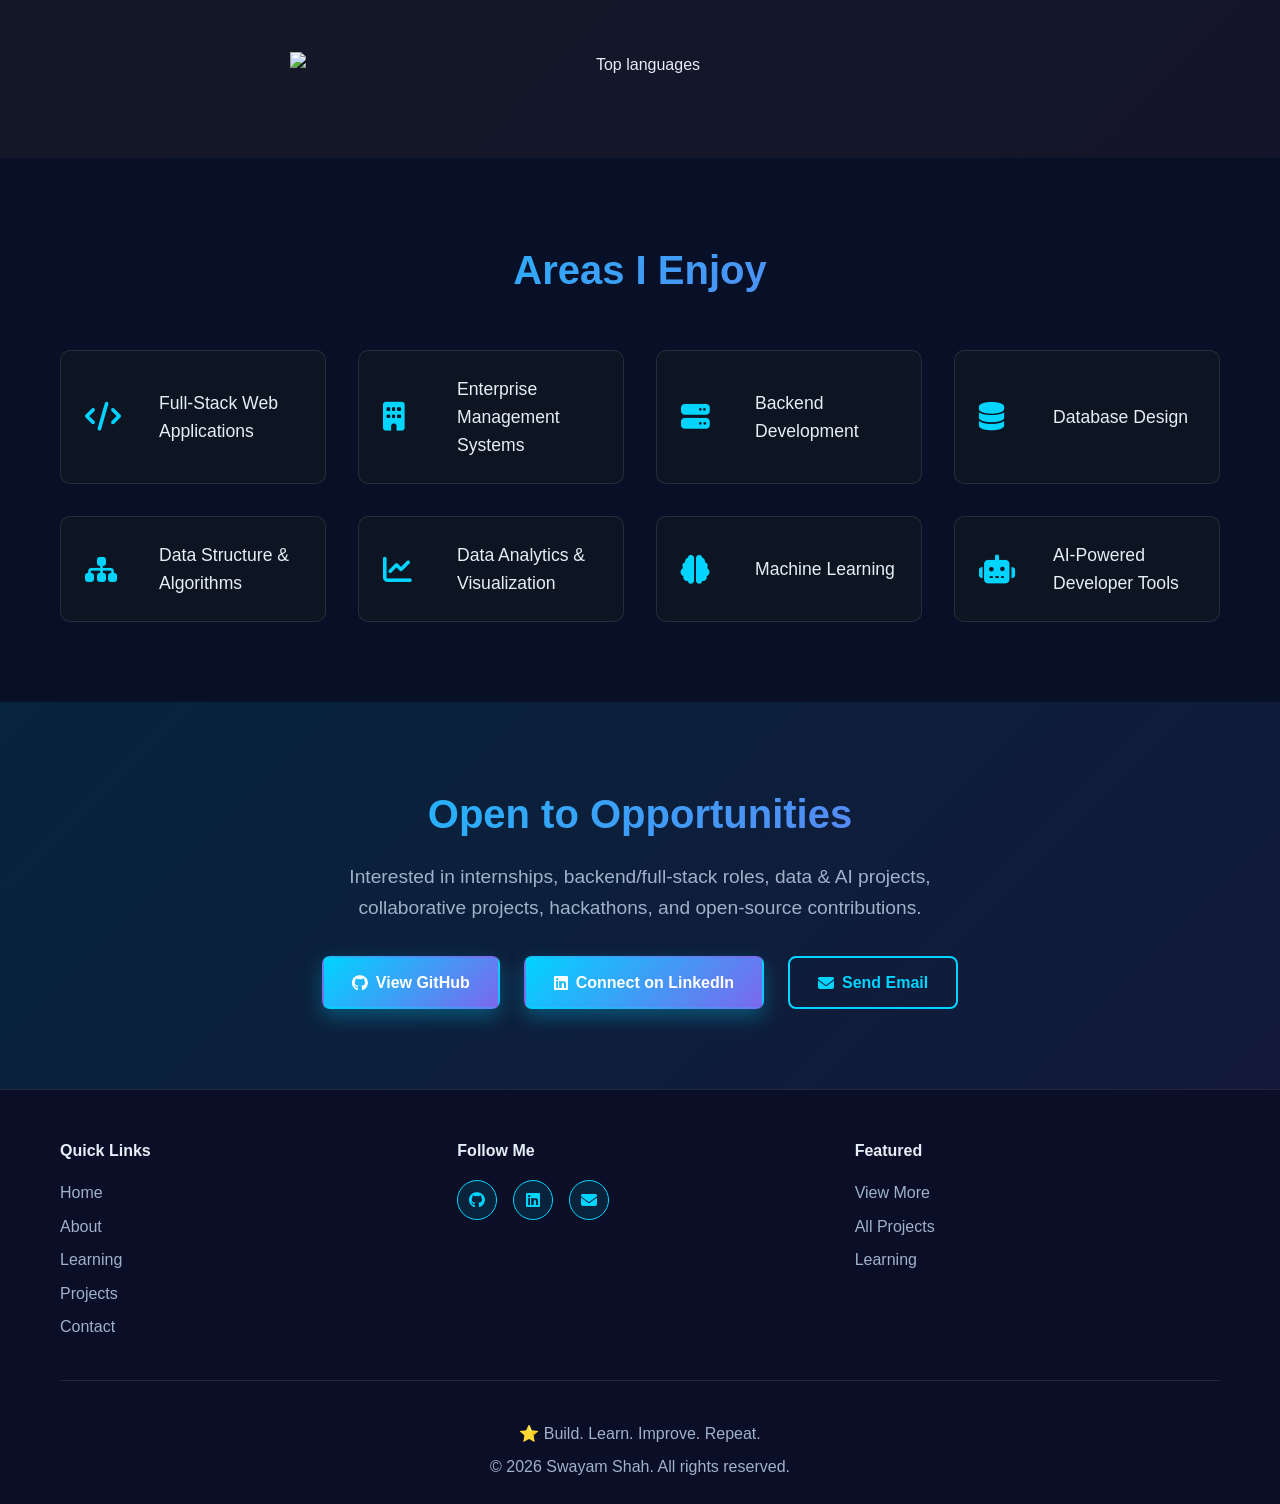
==== commit 3f0ba86a: "Clean up skills section in index.html Removed unnecessary HTML comment block from the skills section" ====
--- a/index.html
+++ b/index.html
@@ -129,7 +129,7 @@
     </div>
 </section>
 
-   ```html name=index.html url=https://github.com/SwayamShah16/SwayamShah16.github.io/blob/main/index.html#L132-L206
+<!-- Technical Skills Section -->
 <section id="skills" class="skills">
     <div class="container">
         <h2 class="section-title">Tech Stack</h2>
@@ -227,7 +227,6 @@
         </div>
     </div>
 </section>
-```
 
     <!-- Learning Section -->
     <section id="learning" class="learning">
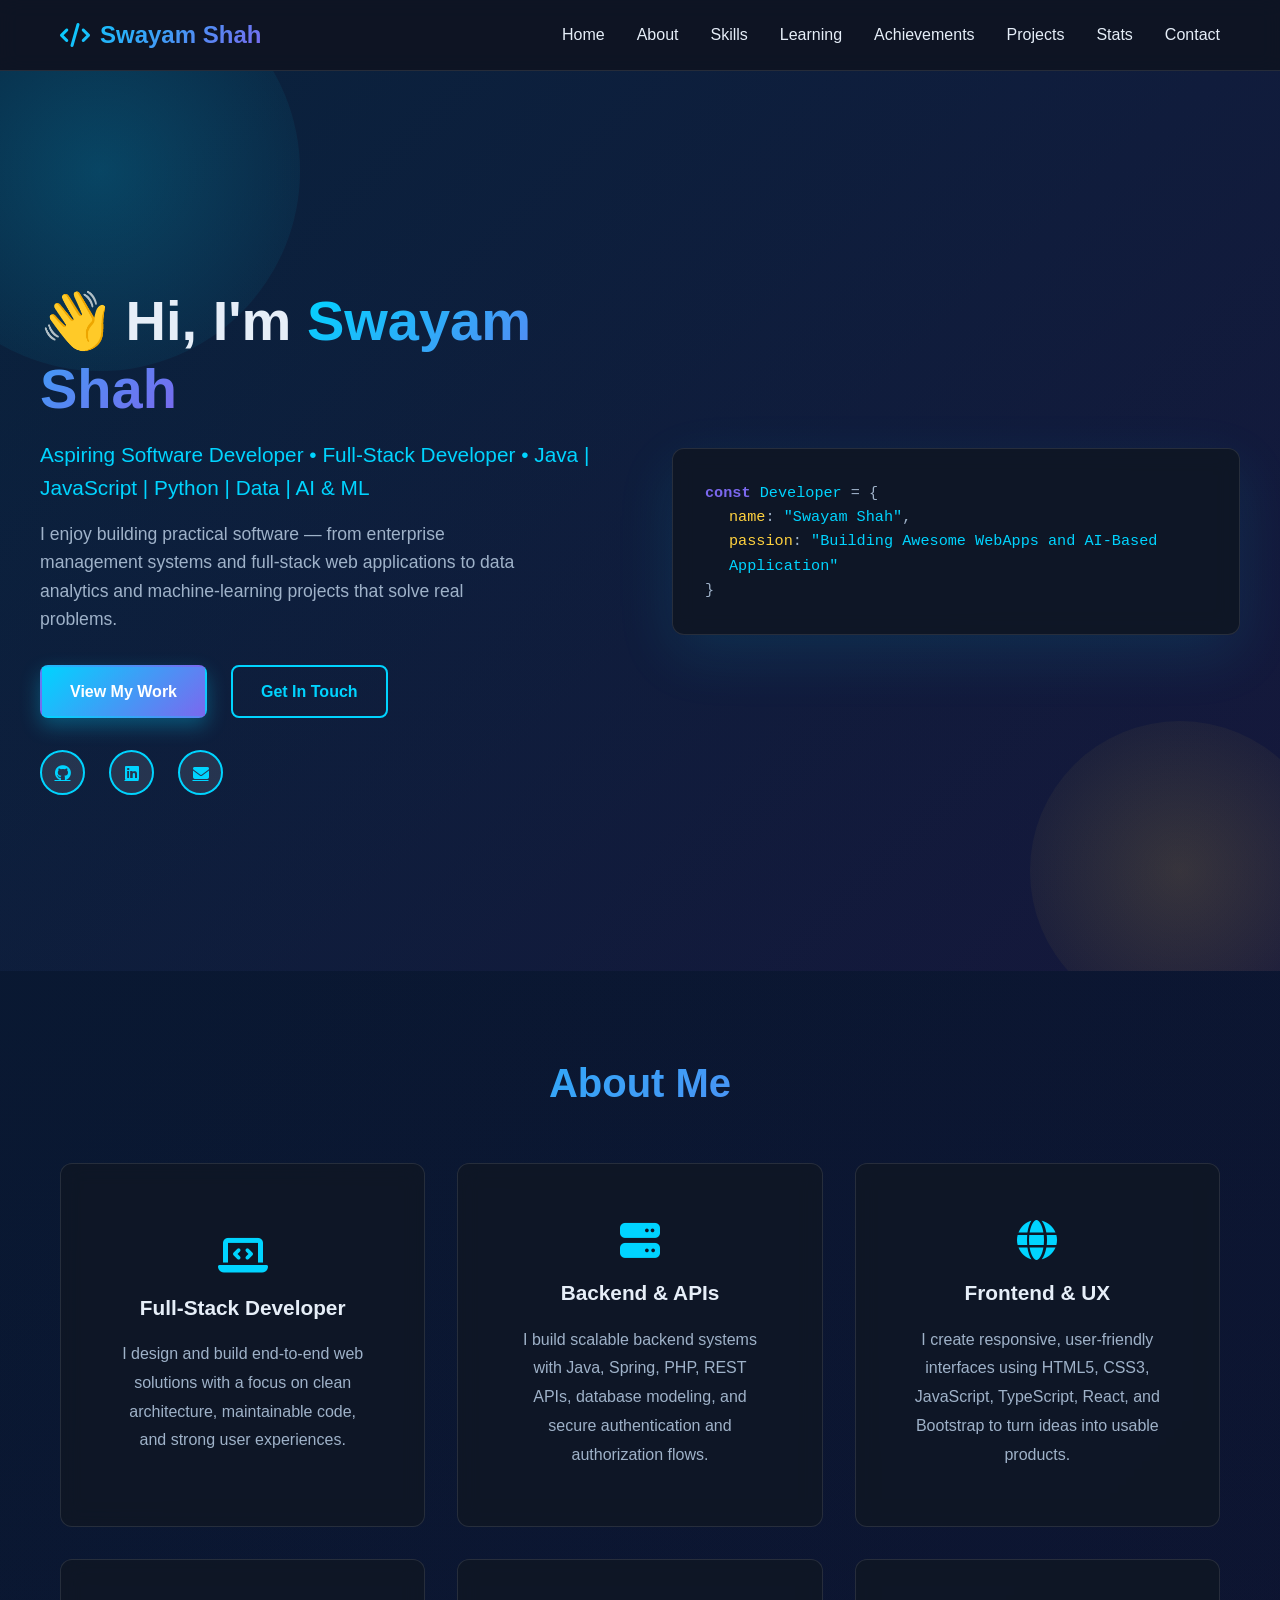
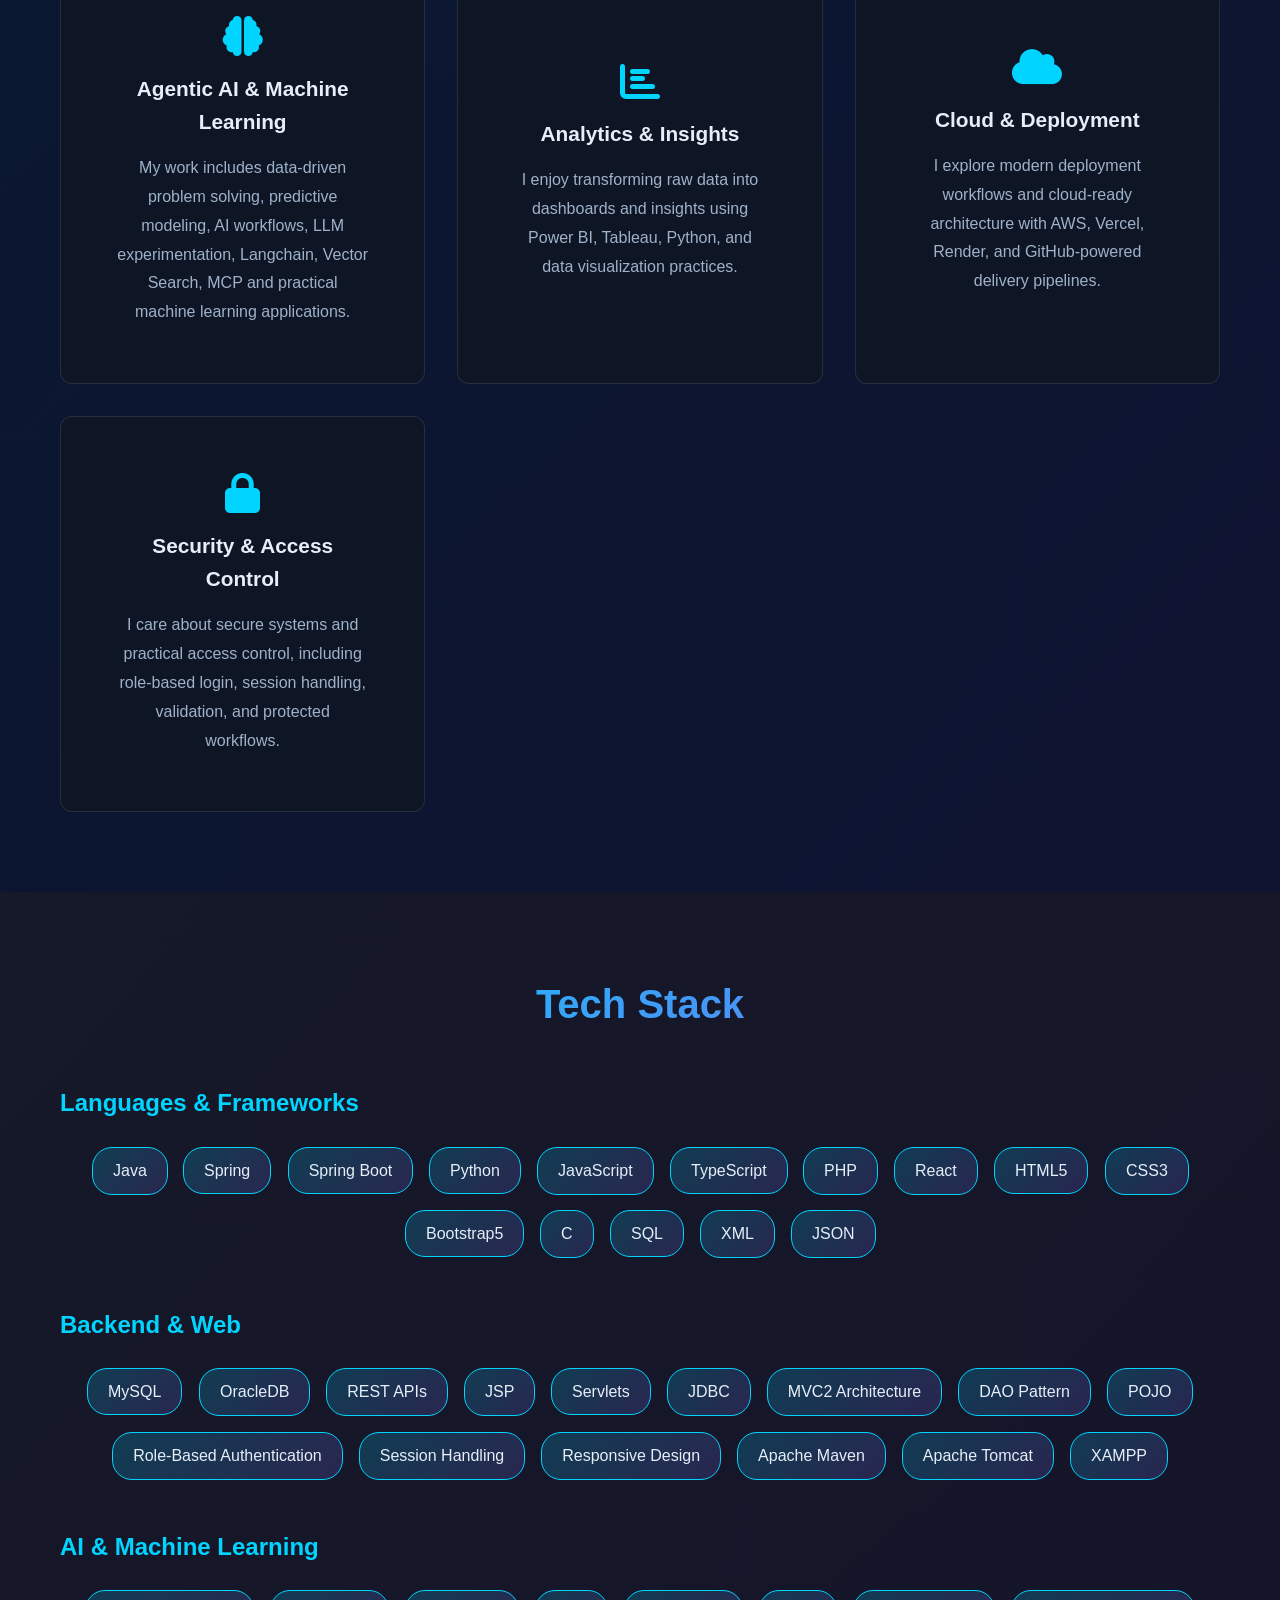
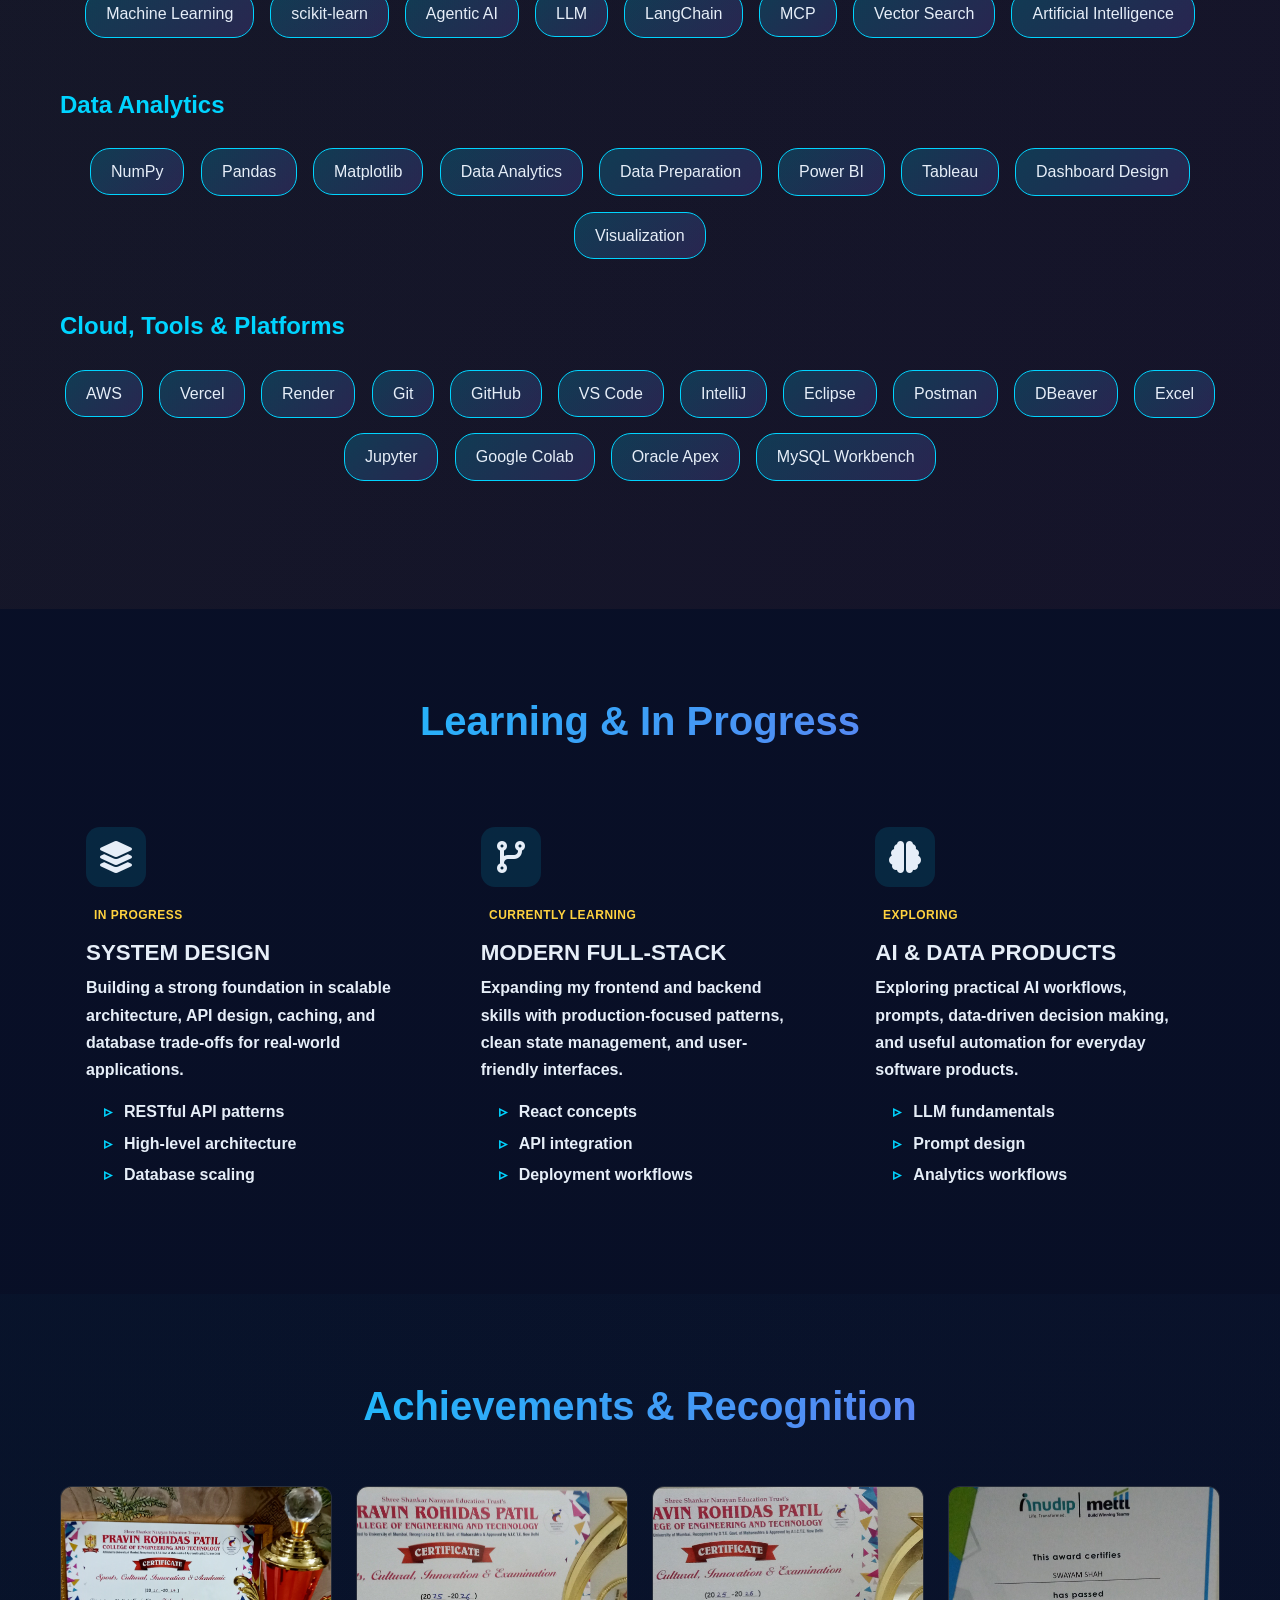
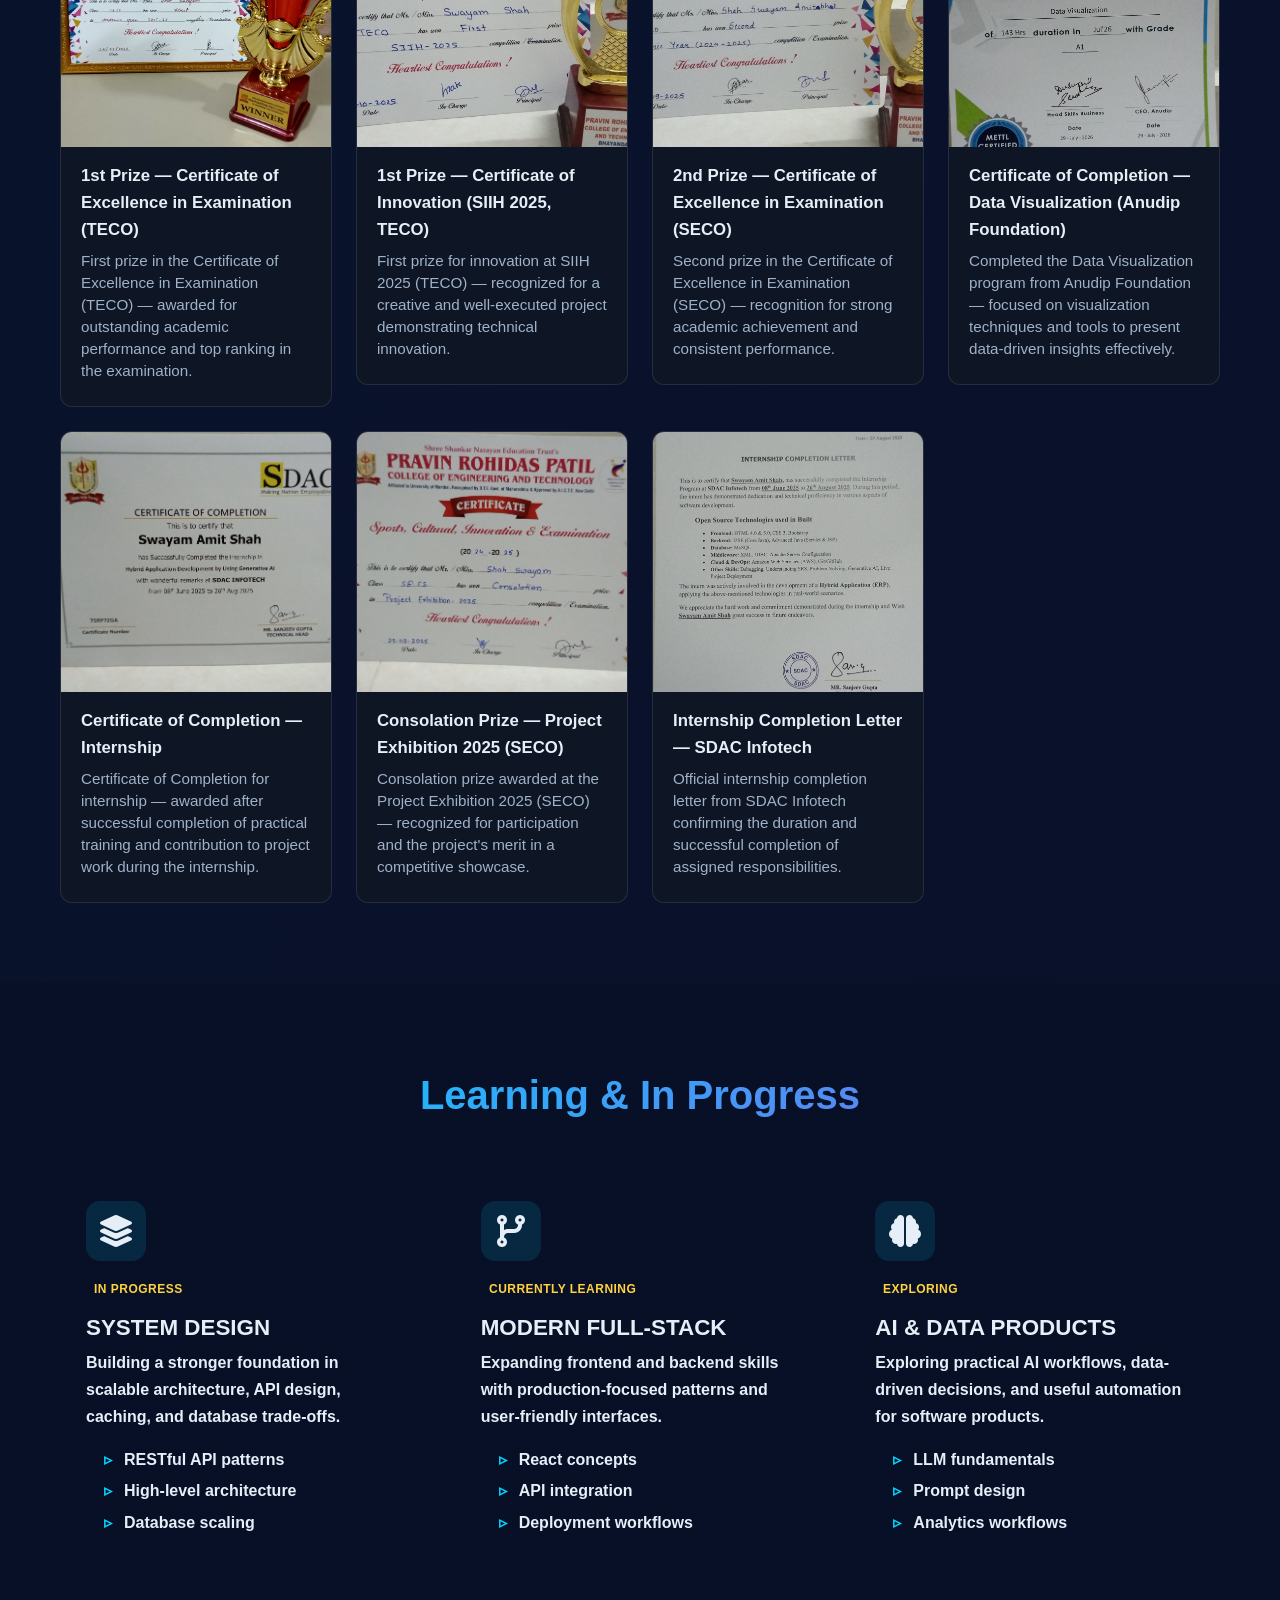
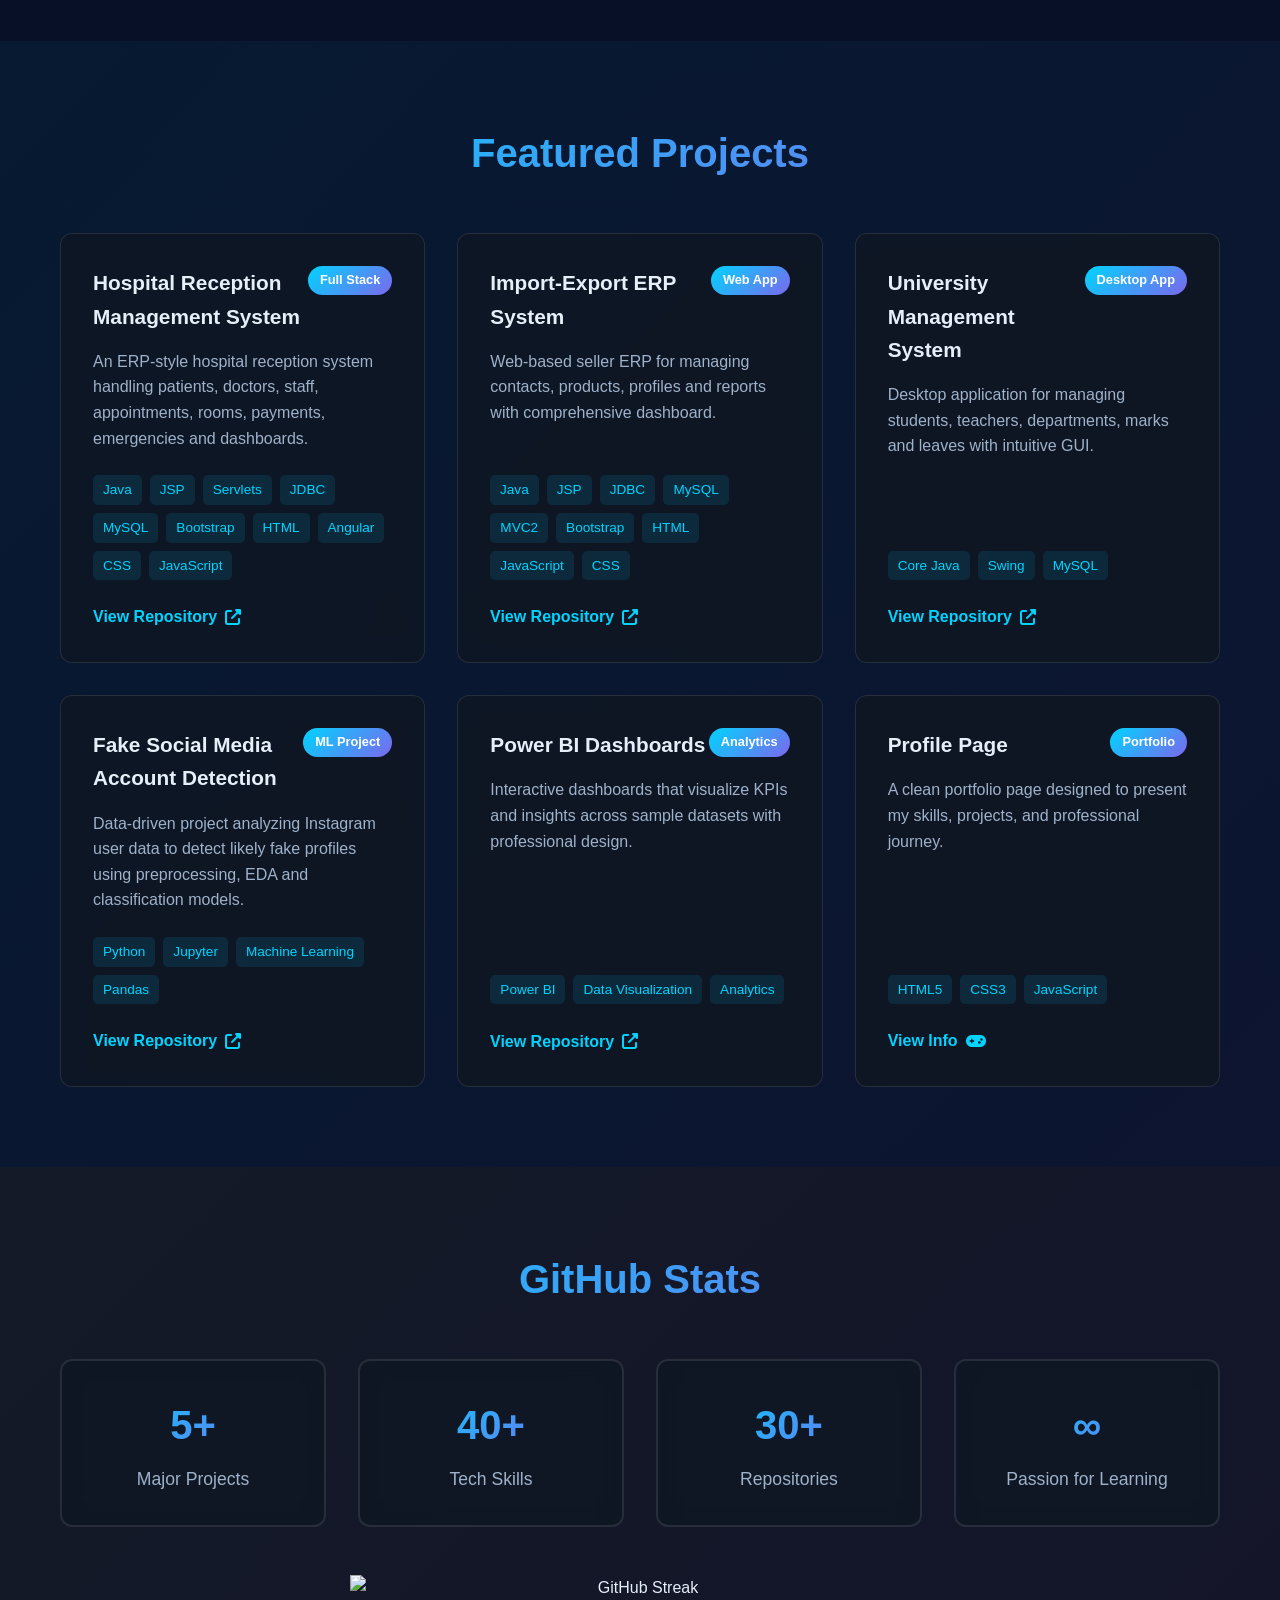
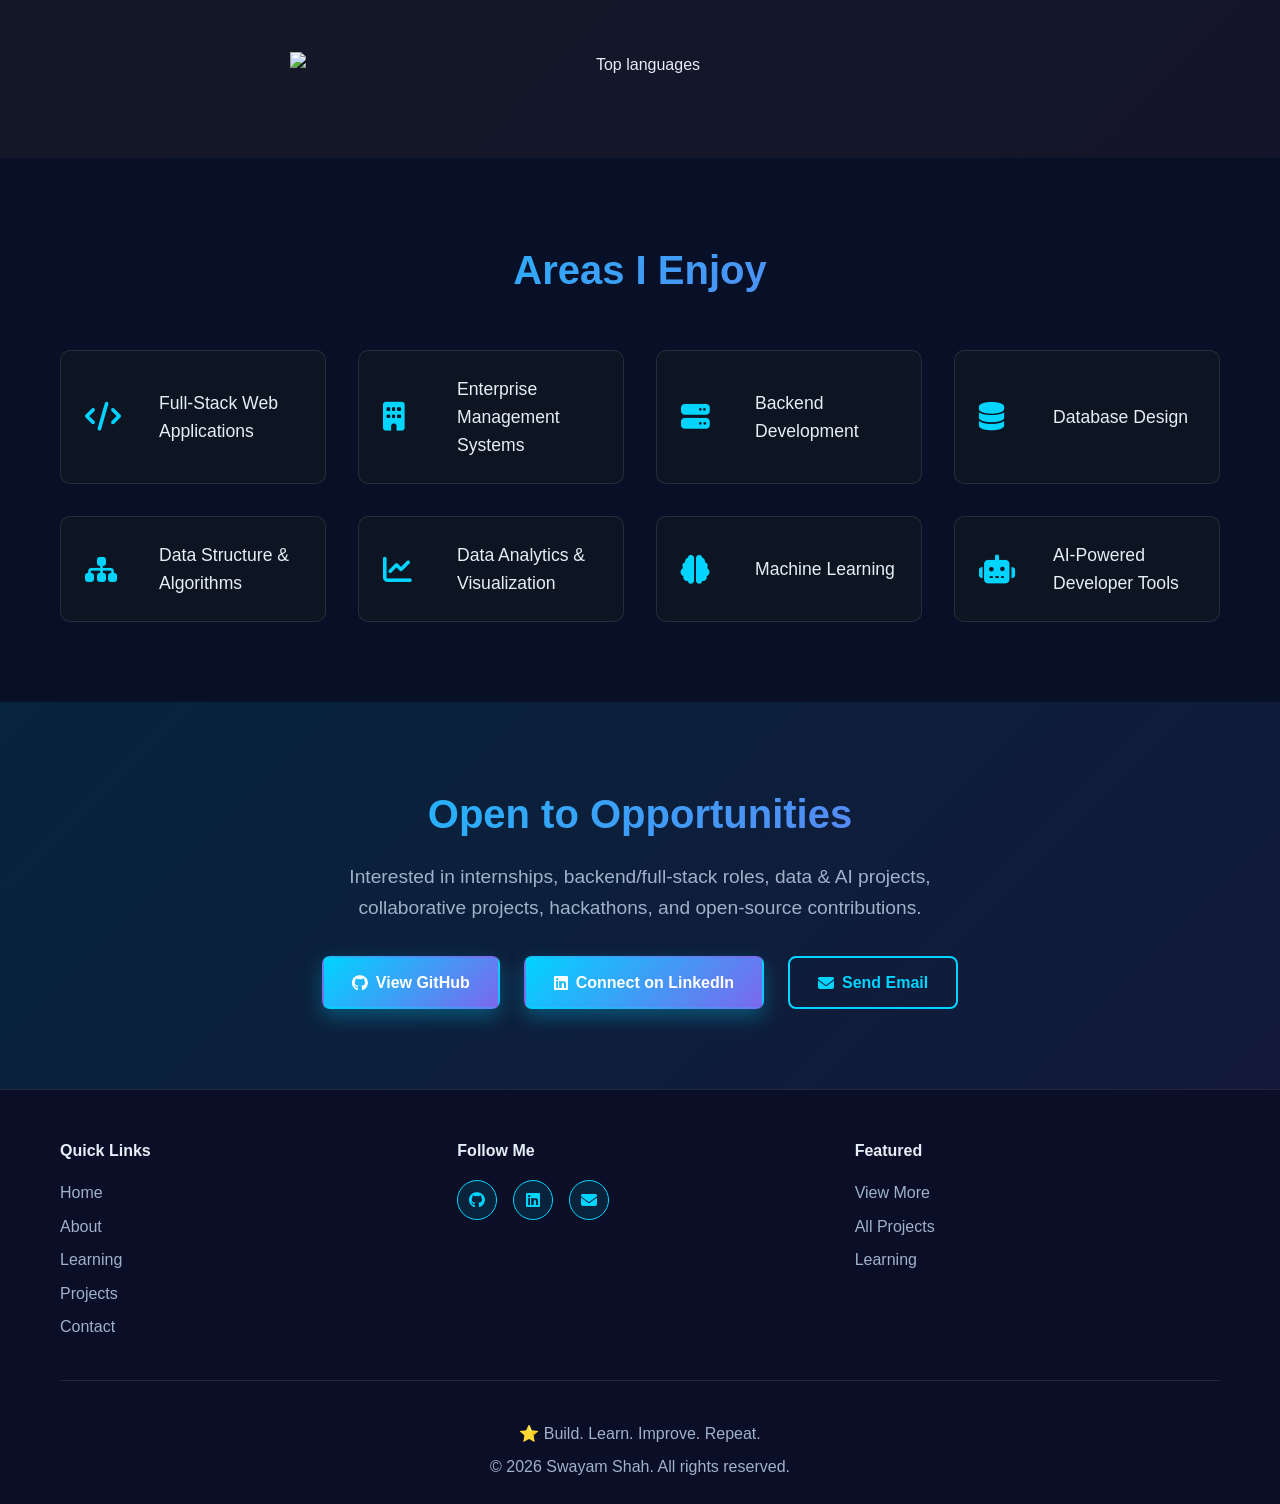
==== commit a80d8aef: "Enhance GitHub streak image with new attributes Updated GitHub streak image to include additional pa" ====
--- a/index.html
+++ b/index.html
@@ -484,11 +484,11 @@
                 </div>
             </div>
             <div class="stats-badges fade-in-on-scroll">
-                <img src="https://streak-stats.demolab.com?user=SwayamShah16&hide_border=true" alt="GitHub Streak">
+                <img width="50%" src="https://streak-stats.demolab.com?user=SwayamShah16&theme=tokyonight&hide_border=true&background=000000&include_all_commits=true&count_private=true&layout=compact" alt="GitHub Streak" />
             </div>
             <br><br>
             <div class="stats-badges fade-in-on-scroll">
-                <img src="https://github-readme-stats.shion.dev/api/top-langs/?username=SwayamShah16&theme=dark&hide_border=false&include_all_commits=true&count_private=true&layout=compact" width="700" alt="Top languages">
+                <img src="https://github-readme-stats.shion.dev/api/top-langs/?username=SwayamShah16&theme=dark&hide_border=false&include_all_commits=true&count_private=true&layout=compactlangs_count=8" width="700" alt="Top languages">
             </div>
         </div>
     </section>
